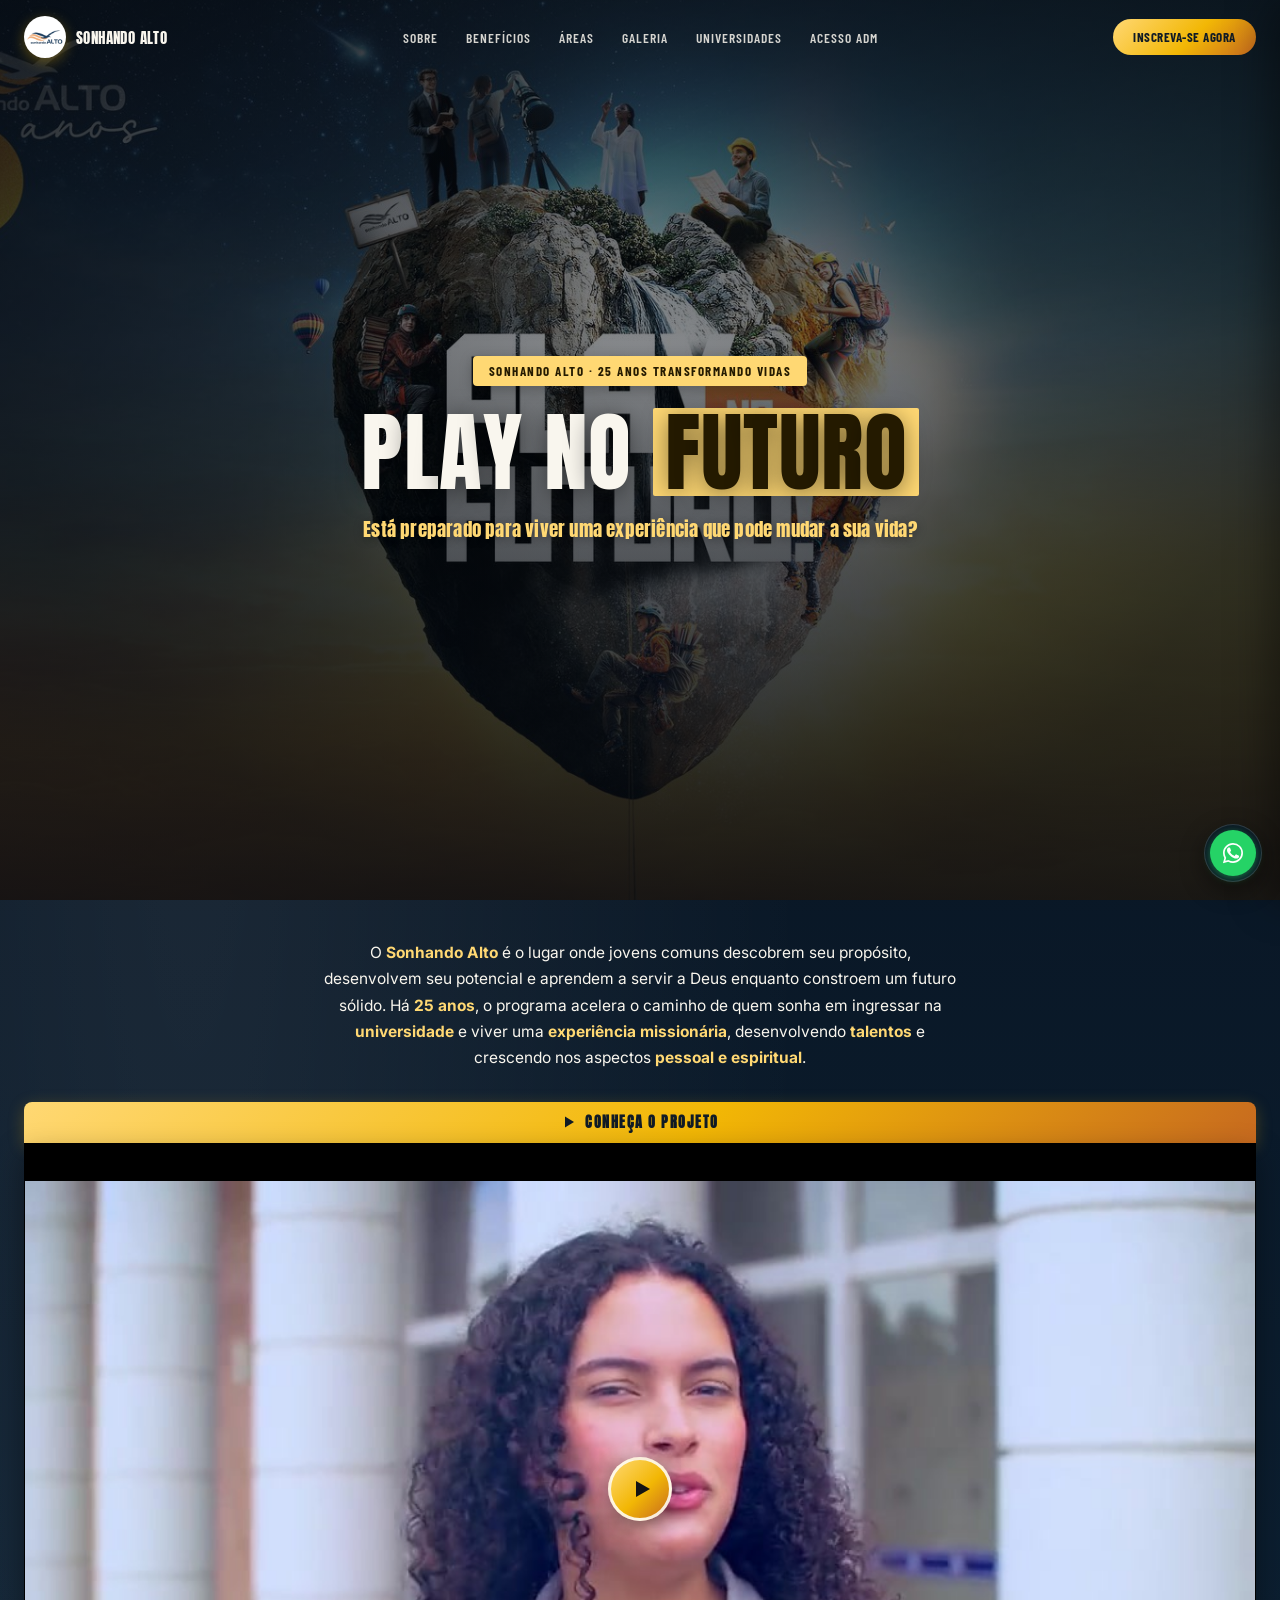
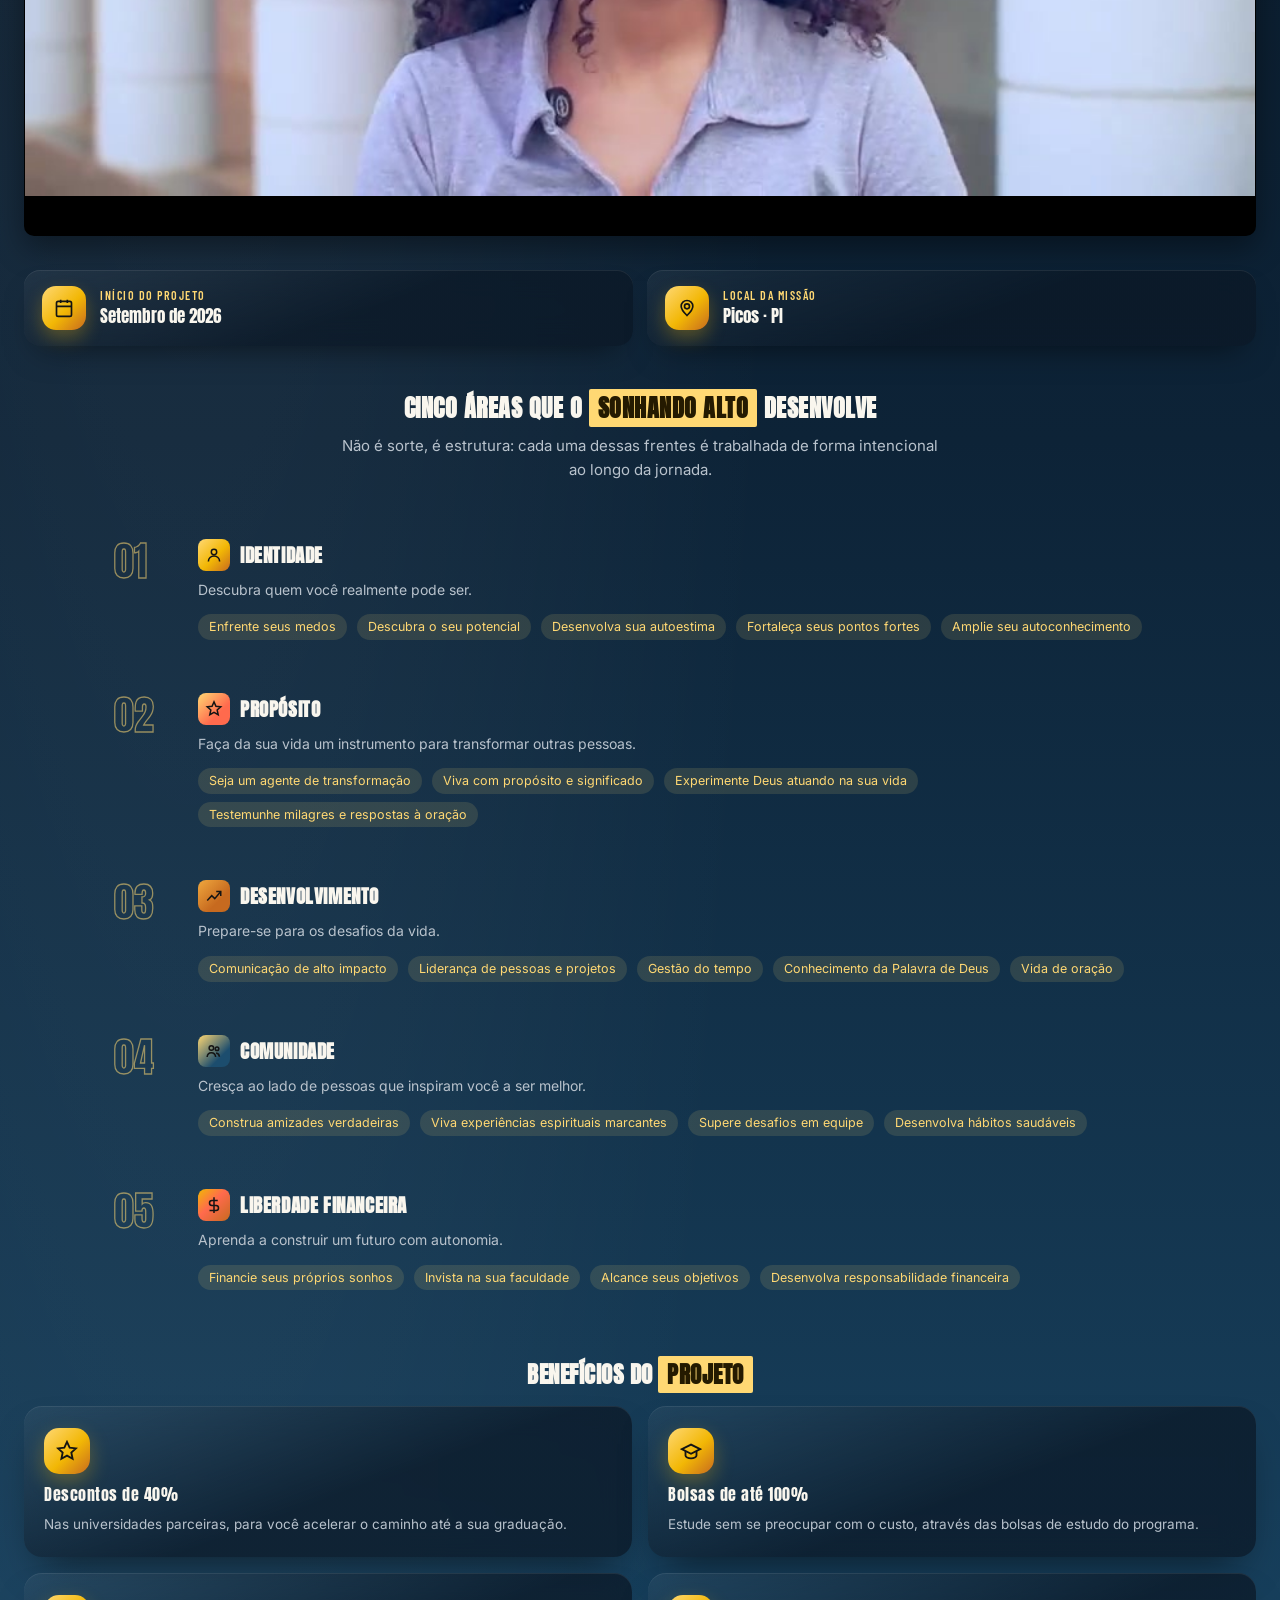
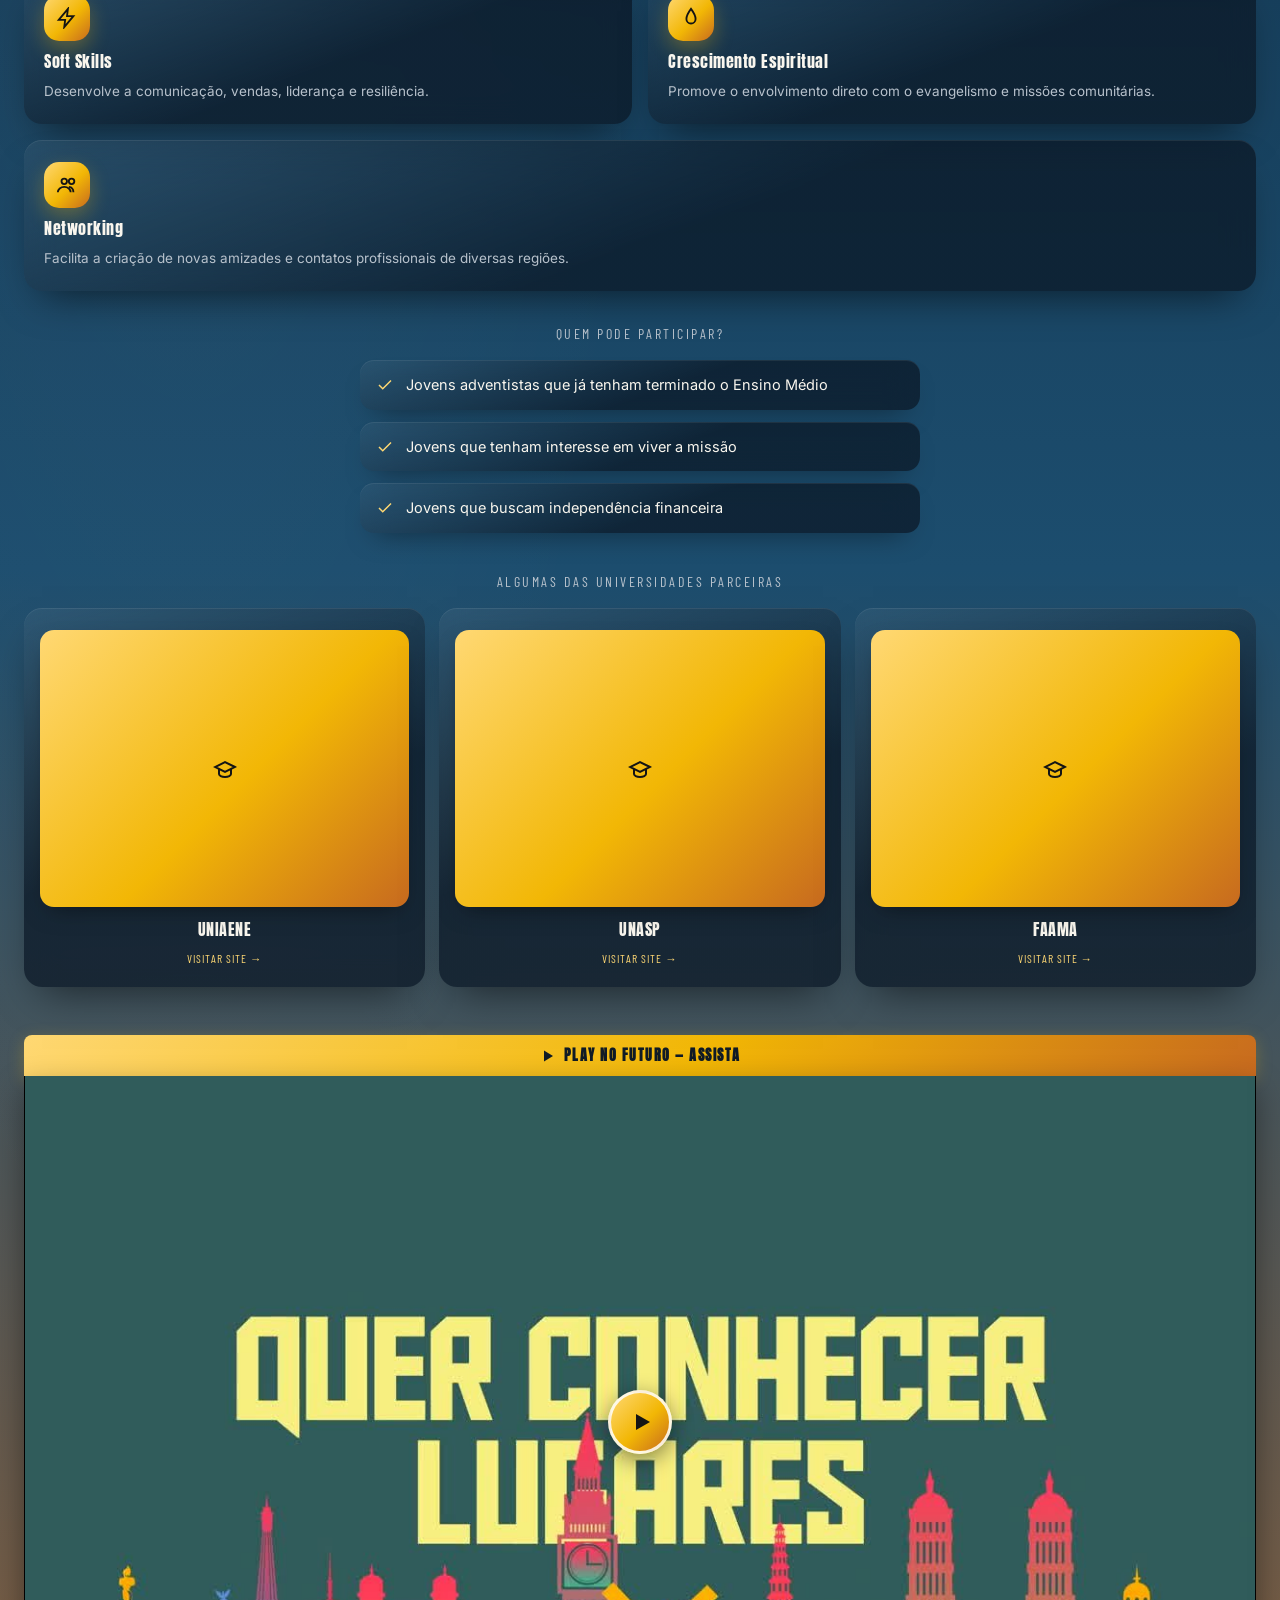
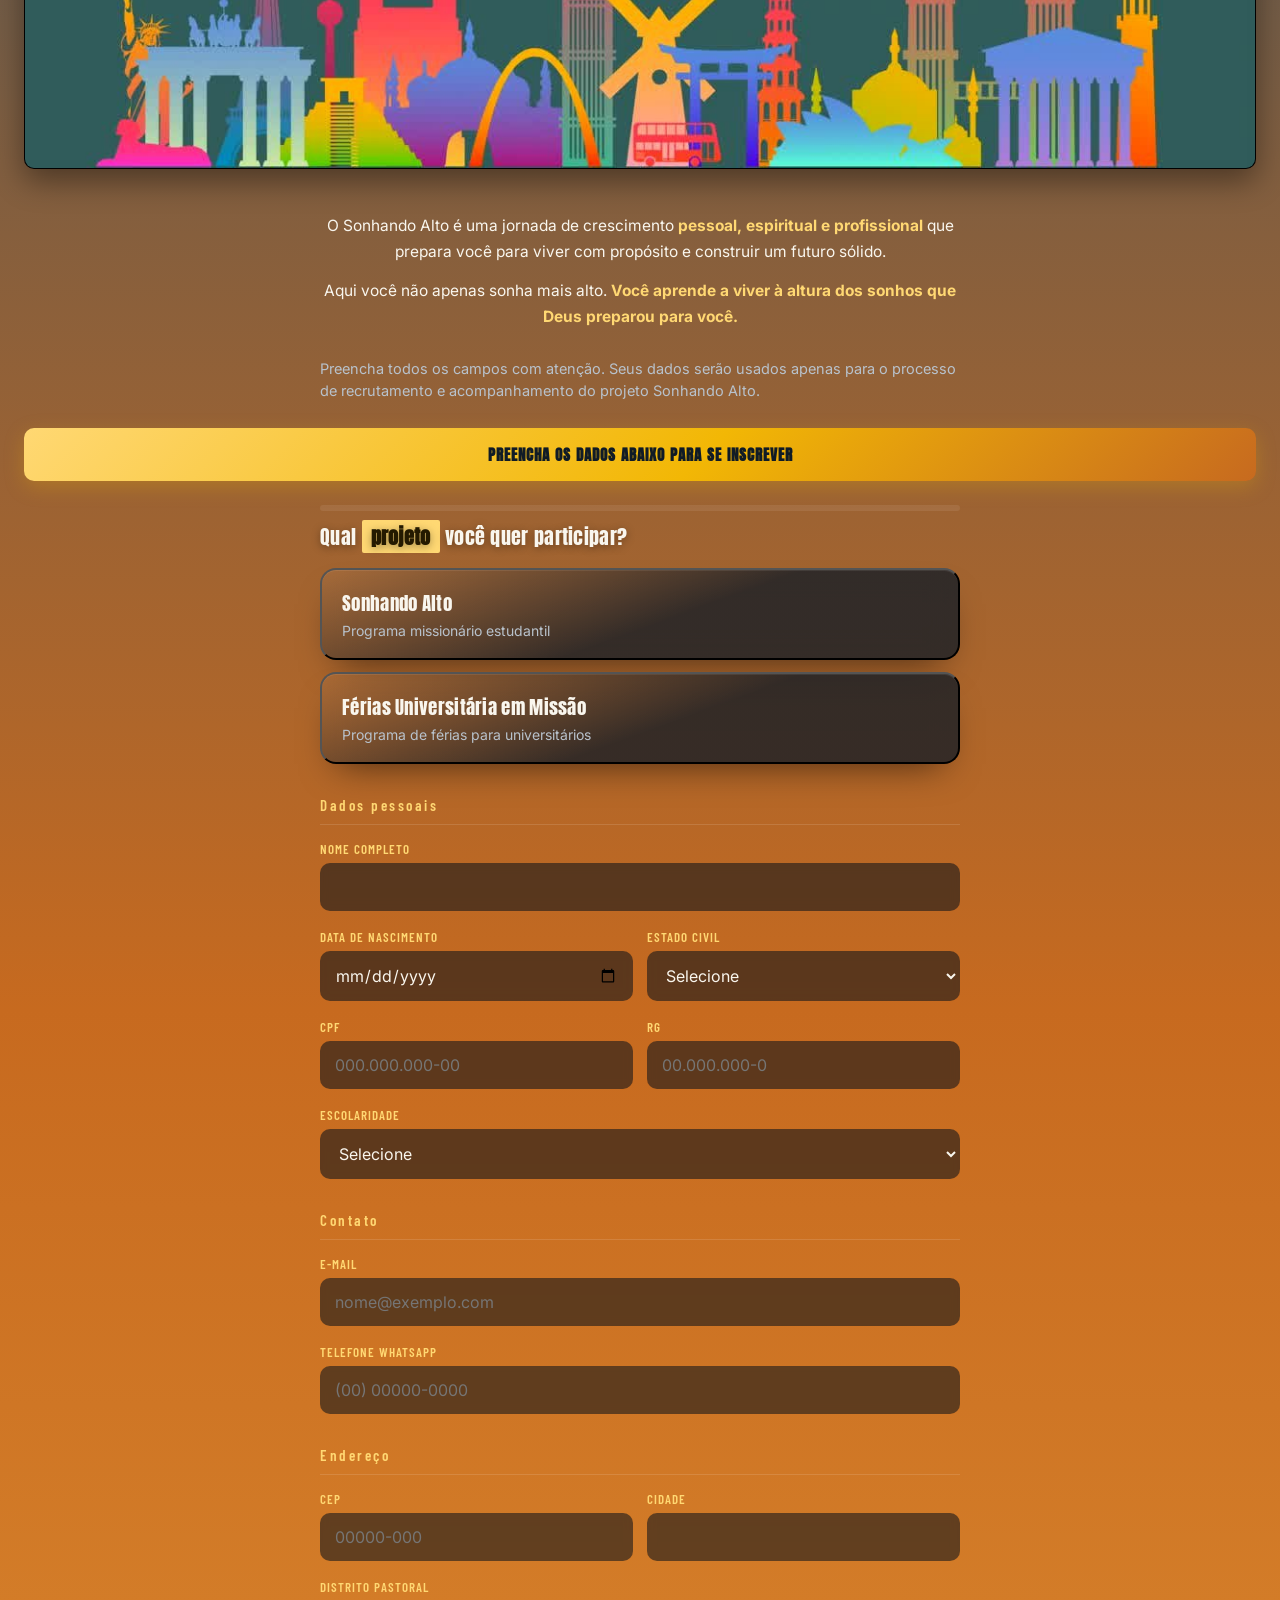
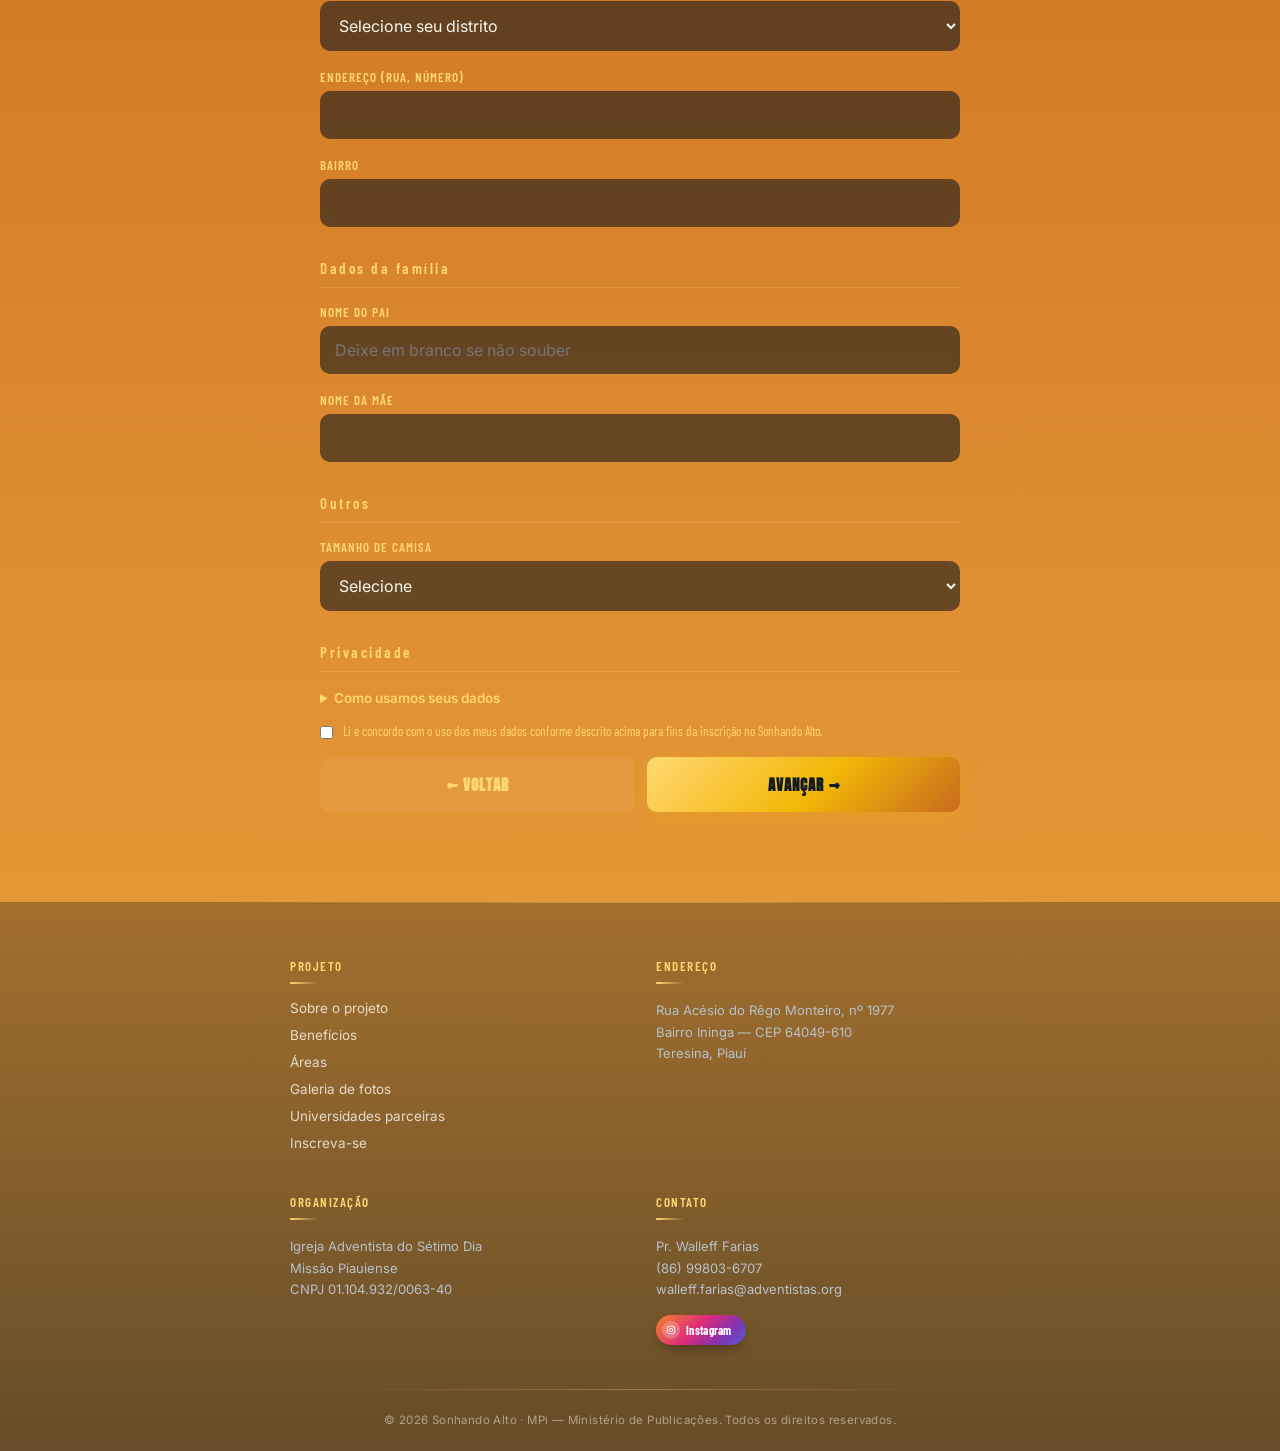
==== index.html @ 221b97bd "Adiciona acesso ao painel admin para luizborgesss2020@gmail.com Co-Authored-By: Claude Sonnet 5 <nor" ====
<!DOCTYPE html>
<html lang="pt-BR">
<head>
<meta charset="UTF-8">
<meta name="viewport" content="width=device-width, initial-scale=1.0">
<title>Sonhando Alto Piauí — 25 Anos Transformando Vidas de Jovens</title>
<meta name="description" content="Conheça o projeto Sonhando Alto: 25 anos transformando vidas de jovens no Piauí. Faça parte dessa missão.">
<meta name="robots" content="index, follow">
<link rel="canonical" href="https://sonhandoalto-mpi.vercel.app">
<meta name="theme-color" content="#0d2337">
<link rel="icon" type="image/jpeg" href="assets/images/favicon.jpg">

<meta property="og:title" content="Sonhando Alto Piauí">
<meta property="og:description" content="Conheça o projeto e faça parte dessa missão.">
<meta property="og:image" content="https://sonhandoalto-mpi.vercel.app/assets/images/capa-v2.jpg">
<meta property="og:image:width" content="1200">
<meta property="og:image:height" content="675">
<meta property="og:image:type" content="image/jpeg">
<meta property="og:url" content="https://sonhandoalto-mpi.vercel.app">
<meta property="og:type" content="website">
<meta name="twitter:card" content="summary_large_image">
<meta name="twitter:title" content="Sonhando Alto Piauí">
<meta name="twitter:description" content="Conheça o projeto e faça parte dessa missão.">
<meta name="twitter:image" content="https://sonhandoalto-mpi.vercel.app/assets/images/capa-v2.jpg">
<link rel="preconnect" href="https://fonts.googleapis.com">
<link rel="preconnect" href="https://fonts.gstatic.com" crossorigin>
<link href="https://fonts.googleapis.com/css2?family=Barlow+Condensed:wght@400;500;600;700&family=Inter:wght@400;500;600&family=Anton&display=swap" rel="stylesheet">
<style>
  :root{
    /* Paleta "Sonhando Alto — 25 anos / Play no Futuro" */
    --navy-deep:#070f1a;
    --navy-mid:#0d2337;
    --navy-soft:#153650;
    --sunset-1:#1c4d6e;
    --sunset-2:#c76a1f;
    --sunset-3:#f0a83e;
    --gold:#f2b705;
    --gold-light:#ffd873;
    --gold-dim:#a8790f;
    --coral:#ff6a4d;
    --yellow-tag:#ffe14d;
    --ink:#101b26;
    --white:#f9f6ee;
    --gray:#b8c2cc;
    --card:rgba(11,24,38,.74);
    --card-border:transparent;
    --danger:#e0574a;
    --success:#3fbf7f;
    --warn:#f0a83e;
    --radius:10px;
  }
  *{box-sizing:border-box;margin:0;padding:0;}
  body{
    background:
      radial-gradient(ellipse at 15% 8%, rgba(255,255,255,.07), transparent 40%),
      linear-gradient(180deg, var(--navy-deep) 0%, var(--navy-mid) 26%, var(--sunset-1) 48%, var(--sunset-2) 74%, var(--sunset-3) 100%);
    color:var(--white);
    font-family:'Inter',sans-serif;
    min-height:100vh;
  }
  h1,h2,h3,.brand{font-family:'Anton',sans-serif;text-transform:uppercase;letter-spacing:.5px;}
  .grad-text{
    background:var(--gold-light);
    color:#241a00;
    padding:1px 9px;
    border-radius:2px;
    font-weight:700;
    box-decoration-break:clone;
    -webkit-box-decoration-break:clone;
  }
  .label-tag{font-family:'Barlow Condensed',sans-serif;text-transform:uppercase;letter-spacing:1.5px;font-size:12px;color:var(--gold-light);font-weight:600;}

  /* ---------- REVELAÇÃO AO ROLAR (scroll reveal) ---------- */
  .reveal{
    opacity:0;
    transform:translateY(32px);
    transition:opacity .9s cubic-bezier(.19,1,.22,1), transform .9s cubic-bezier(.19,1,.22,1);
  }
  .reveal.is-visible{
    opacity:1;
    transform:translateY(0);
  }
  .reveal--fade{transform:none;}
  .reveal--fade.is-visible{transform:none;}
  .reveal--zoom{transform:scale(.94);}
  .reveal--zoom.is-visible{transform:scale(1);}
  @media (prefers-reduced-motion: reduce){
    .reveal, .reveal--fade, .reveal--zoom{opacity:1 !important;transform:none !important;transition:none !important;}
  }

  /* ---------- LAYOUT SHELLS ---------- */
  .page{min-height:100vh;display:flex;flex-direction:column;}
  .topbar{
    padding:26px 20px 22px;
    text-align:center;
    background:linear-gradient(180deg, rgba(7,15,26,.55), rgba(7,15,26,.15));
    backdrop-filter:blur(6px);
  }
  .topbar .brand{
    font-size:28px;
    background:linear-gradient(135deg, var(--gold-light), var(--gold) 55%, var(--sunset-2));
    -webkit-background-clip:text;
    background-clip:text;
    color:transparent;
    text-shadow:0 2px 18px rgba(242,183,5,.25);
  }
  .topbar .brand-logo{
    max-width:230px;
    width:60%;
    height:auto;
    display:block;
    margin:0 auto;
    filter:drop-shadow(0 2px 10px rgba(0,0,0,.3));
  }
  .topbar .sub{font-family:'Barlow Condensed',sans-serif;color:var(--gray);font-size:14px;letter-spacing:3px;text-transform:uppercase;margin-top:4px;}
  .topbar .sub.sub-highlight{
    display:inline-flex;
    align-items:center;
    gap:8px;
    background:linear-gradient(135deg, var(--gold-light), var(--gold) 55%, var(--sunset-2));
    color:var(--ink);
    font-family:'Anton',sans-serif;
    font-size:19px;
    font-weight:700;
    letter-spacing:2px;
    text-transform:uppercase;
    text-shadow:none;
    padding:12px 26px;
    border-radius:999px;
    box-shadow:0 6px 20px rgba(242,183,5,.3);
    margin-top:0;
  }
  .topbar .sub.sub-highlight::before,
  .topbar .sub.sub-highlight::after{
    content:none;
  }

  .container{max-width:1600px;margin:0 auto;width:100%;padding:28px 24px 60px;flex:1;}

  /* ---------- FORM ---------- */
  .intro{max-width:640px;margin-left:auto;margin-right:auto;margin-bottom:26px;}
  #inscricaoForm{max-width:640px;margin-left:auto;margin-right:auto;}
  .intro h1{font-size:23px;color:var(--white);margin-bottom:10px;letter-spacing:.5px;}
  .intro p{color:var(--gray);font-size:14.5px;line-height:1.5;}
  .intro .tag-highlight{
    display:inline-block;background:var(--yellow-tag);color:var(--ink);
    font-family:'Barlow Condensed',sans-serif;font-weight:700;text-transform:uppercase;
    letter-spacing:1px;font-size:13px;padding:5px 12px;border-radius:4px;margin-bottom:12px;
  }

  .field{margin-bottom:18px;}
  .field label{display:block;font-size:13px;color:var(--gold-light);margin-bottom:6px;font-weight:600;font-family:'Barlow Condensed',sans-serif;letter-spacing:1px;text-transform:uppercase;}
  .field input, .field select, .field textarea{
    width:100%;
    background:rgba(7,15,26,.55);
    border:1px solid var(--card-border);
    color:var(--white);
    padding:13px 14px;
    border-radius:var(--radius);
    /* 16px (não 15px) evita que o Safari/iOS dê zoom automático ao focar o campo —
       esse zoom é o que fazia a tela "descentralizar" ao preencher e avançar */
    font-size:16px;
    font-family:'Inter',sans-serif;
    transition:border .15s, background .15s;
    backdrop-filter:blur(4px);
    resize:vertical;
  }
  .field input:focus, .field select:focus, .field textarea:focus{outline:none;border-color:var(--gold);background:rgba(7,15,26,.75);}
  .field .hint{font-size:12px;color:var(--gray);margin-top:4px;}
  .field.error input, .field.error select{border-color:var(--danger);}
  .field .err-msg{font-size:12px;color:#ffb3a8;margin-top:4px;display:none;}
  .field.error .err-msg{display:block;}

  .row2{display:grid;grid-template-columns:1fr 1fr;gap:14px;}
  @media (max-width:520px){.row2{grid-template-columns:1fr;}}

  /* ---------- FORMULÁRIO EM ETAPAS (uma pergunta por vez) ---------- */
  .form-progress-wrap{
    position:relative;
    margin-bottom:10px;
  }
  .form-progress-track{
    width:100%;height:6px;border-radius:3px;
    background:rgba(255,255,255,.08);
    overflow:hidden;
  }
  .form-progress-bar{
    height:100%;border-radius:3px;
    background:linear-gradient(90deg, var(--gold-light), var(--gold), var(--sunset-2));
    transition:width .35s ease;
    width:0%;
  }
  .form-step-counter{
    display:none;
  }
  .form-step{
    animation:formStepIn .3s ease;
    transition:opacity .2s ease;
  }
  @keyframes formStepIn{
    /* só desloca na vertical — um translateX aqui fazia a etapa nascer
       fora do eixo horizontal do card, dando a sensação de "descentralizar" */
    from{opacity:0; transform:translateY(8px);}
    to{opacity:1; transform:translateY(0);}
  }
  .form-step-nav{
    display:flex;gap:12px;margin-top:14px;
  }
  .form-step-nav .btn{flex:1;margin-top:0;}

  /* ---------- escolha do projeto (Sonhando Alto / Férias Universitária) ---------- */
  .projeto-opcoes{display:flex;flex-direction:column;gap:12px;margin-top:6px;}
  .pergunta-projeto-titulo{
    font-family:'Anton',sans-serif;
    font-size:20px;
    letter-spacing:.3px;
    color:var(--white);
    text-shadow:0 2px 8px rgba(0,0,0,.35);
    margin-bottom:16px;
  }
  .pergunta-projeto-titulo .grad-text{
    background:var(--gold-light);
    color:#241a00;
    padding:1px 9px;
    border-radius:2px;
    font-weight:700;
    box-decoration-break:clone;
    -webkit-box-decoration-break:clone;
  }
  .projeto-opcao{
    display:flex;flex-direction:column;gap:5px;
    text-align:left;
    background:linear-gradient(160deg, rgba(255,255,255,.05), var(--card) 55%);
    border-radius:16px;
    padding:19px 20px;cursor:pointer;
    color:var(--white);
    font-family:inherit;
    backdrop-filter:blur(14px);
    box-shadow:inset 0 1px 0 rgba(255,255,255,.08), 0 18px 36px -18px rgba(0,0,0,.6);
    transition:transform .3s cubic-bezier(.19,1,.22,1), box-shadow .3s ease, background .2s ease;
  }
  .projeto-opcao:hover{
    transform:translateY(-4px);
    box-shadow:inset 0 1px 0 rgba(255,255,255,.1), 0 26px 50px -20px rgba(0,0,0,.7), 0 0 0 1px rgba(255,216,115,.16);
  }
  .projeto-opcao.selecionado{
    background:linear-gradient(150deg, rgba(230,180,90,.24), var(--card) 65%);
    box-shadow:inset 0 1px 0 rgba(255,255,255,.12), 0 0 0 2px var(--gold-light), 0 0 40px rgba(242,183,5,.2);
  }
  .projeto-opcao-titulo{font-family:'Anton',sans-serif;font-size:19px;letter-spacing:.3px;}
  .projeto-opcao-desc{font-size:14px;color:var(--gray);}
  .field.error .projeto-opcoes{outline:1px solid #e0574a;border-radius:12px;}

  .section-title{
    margin:32px 0 16px;
    padding-bottom:10px;
    border-bottom:1px solid rgba(255,255,255,.12);
    font-size:15px;
    color:var(--gold-light);
    font-family:'Barlow Condensed',sans-serif;
    letter-spacing:2.5px;
    font-weight:600;
  }

  .btn{
    display:inline-flex;align-items:center;justify-content:center;
    background:linear-gradient(135deg, var(--gold-light), var(--gold) 55%, var(--sunset-2));
    color:var(--ink);
    border:none;
    padding:15px 20px;
    border-radius:var(--radius);
    font-family:'Anton',sans-serif;
    text-transform:uppercase;
    letter-spacing:1px;
    font-size:15px;
    font-weight:700;
    cursor:pointer;
    width:100%;
    box-shadow:0 6px 20px rgba(242,183,5,.25);
    transition:filter .15s, transform .1s, box-shadow .15s;
  }
  .btn:hover{filter:brightness(1.06);box-shadow:0 8px 24px rgba(242,183,5,.35);}
  .btn:active{transform:scale(.99);}
  .btn:disabled{opacity:.5;cursor:not-allowed;}
  .btn.secondary{background:rgba(255,255,255,.06);color:var(--gold-light);border:1px solid var(--card-border);box-shadow:none;}
  .btn.small{width:auto;padding:8px 14px;font-size:12px;}
  .btn.danger{background:linear-gradient(135deg,var(--danger),#a83a2f);color:#fff;box-shadow:none;}

  .success-screen{text-align:center;padding:60px 20px;}
  .success-screen .icon{font-size:52px;margin-bottom:16px;}
  .success-screen h2{color:var(--gold-light);font-size:24px;margin-bottom:10px;}
  .success-screen p{color:var(--gray);line-height:1.6;}

  .footer-note{
    text-align:center;color:rgba(249,246,238,.45);font-size:11.5px;padding:20px;letter-spacing:.5px;
  }

  /* ---------- RODAPÉ ---------- */
  .site-footer{
    position:relative;
    background:linear-gradient(180deg, rgba(7,15,26,.3), rgba(7,15,26,.6));
    padding:56px 24px 0;
    margin-top:30px;
  }
  .site-footer::before{
    content:'';
    position:absolute;top:0;left:50%;
    transform:translateX(-50%);
    width:min(900px,90%);
    height:1px;
    background:linear-gradient(90deg, transparent, rgba(255,216,115,.4), transparent);
  }
  .footer-cta-buttons{
    display:flex;
    justify-content:center;
    gap:12px;
    flex-wrap:wrap;
    margin:0 auto 36px;
  }
  .footer-cta-btn{
    display:inline-flex;
    align-items:center;
    gap:6px;
    padding:6px 14px 6px 6px;
    border-radius:50px;
    text-decoration:none;
    font-family:'Barlow Condensed',sans-serif;
    font-weight:700;
    letter-spacing:.3px;
    font-size:12px;
    color:#fff;
    box-shadow:0 6px 14px -6px rgba(0,0,0,.5);
    transition:transform .3s cubic-bezier(.19,1,.22,1), box-shadow .3s ease;
  }
  .footer-cta-btn:hover{
    transform:translateY(-3px) scale(1.02);
    box-shadow:0 14px 28px -8px rgba(0,0,0,.6);
  }
  .footer-cta-btn .icon-circle{
    width:18px;height:18px;
    border-radius:50%;
    background:rgba(255,255,255,.22);
    display:flex;align-items:center;justify-content:center;
    flex-shrink:0;
  }
  .footer-cta-btn .icon-circle svg{width:10px;height:10px;}
  .footer-cta-btn--wa{background:linear-gradient(135deg, #2fe07a, #1fa855);}
  .footer-cta-btn--ig{background:linear-gradient(135deg, #f58529, #dd2a7b 45%, #8134af 75%, #515bd4);}
  .footer-inner{
    max-width:700px;
    margin:0 auto;
    display:grid;
    grid-template-columns:1fr 1fr;
    gap:32px;
  }
  @media (max-width:680px){
    .footer-inner{grid-template-columns:1fr;text-align:center;}
    .footer-col-title::after{left:50%;transform:translateX(-50%);}
  }
  .footer-brand{
    font-family:'Anton',sans-serif;
    font-size:20px;
    letter-spacing:.5px;
    text-transform:uppercase;
    background:linear-gradient(135deg, var(--gold-light), var(--gold) 55%, var(--sunset-2));
    -webkit-background-clip:text;background-clip:text;color:transparent;
    margin-bottom:10px;
  }
  .footer-text{
    font-size:13px;
    color:var(--gray);
    line-height:1.65;
  }
  .footer-col-title{
    font-family:'Barlow Condensed',sans-serif;
    text-transform:uppercase;
    letter-spacing:1.5px;
    font-size:13px;
    color:var(--gold-light);
    font-weight:600;
    margin-bottom:16px;
    padding-bottom:10px;
    position:relative;
  }
  .footer-col-title::after{
    content:'';
    position:absolute;left:0;bottom:0;
    width:28px;height:2px;
    border-radius:2px;
    background:linear-gradient(90deg, var(--gold-light), transparent);
  }
  .footer-link{
    display:block;
    font-size:13.5px;
    color:var(--white);
    text-decoration:none;
    margin-bottom:11px;
    opacity:.82;
    transition:opacity .15s, color .15s;
  }
  .footer-link:hover{opacity:1;color:var(--gold-light);}
  .footer-bottom{
    position:relative;
    max-width:1600px;
    margin:44px auto 0;
    padding:22px 24px;
    text-align:center;
    font-size:11.5px;
    color:rgba(249,246,238,.5);
    letter-spacing:.4px;
    line-height:1.6;
  }
  .footer-bottom::before{
    content:'';
    position:absolute;top:0;left:50%;
    transform:translateX(-50%);
    width:min(600px,80%);
    height:1px;
    background:linear-gradient(90deg, transparent, rgba(255,216,115,.3), transparent);
  }

  /* ---------- HERO JOVEM (imagem motivacional) ---------- */
  .hero-jovem-outer{
    width:100%;
    max-width:1600px;
    margin:0 auto;
    padding:22px 24px 0;
    box-sizing:border-box;
  }
  .hero-jovem-wrap{
    position:relative;
    max-width:100%;
    margin:0 auto;
    padding:4px;
    border-radius:18px;
    background:linear-gradient(135deg, var(--gold-light), var(--gold) 45%, var(--sunset-2) 75%, var(--sunset-1));
    box-shadow:0 14px 36px rgba(0,0,0,.4);
  }
  .hero-jovem-wrap img{
    display:block;
    width:100%;
    height:auto;
    border-radius:15px;
  }
  /* ---------- MENU FIXO (barra superior + gaveta mobile) ---------- */
  .site-nav{
    position:fixed;
    top:0;left:0;right:0;
    z-index:200;
    display:flex;
    align-items:center;
    justify-content:space-between;
    padding:16px 24px;
    background:transparent;
    transition:background .3s ease, padding .3s ease, box-shadow .3s ease, backdrop-filter .3s ease;
  }
  .site-nav.scrolled{
    padding:10px 24px;
    background:rgba(5,10,16,.88);
    backdrop-filter:blur(10px);
    box-shadow:0 4px 20px rgba(0,0,0,.3);
  }
  .site-nav-logo{
    display:flex;
    align-items:center;
    gap:10px;
    text-decoration:none;
  }
  .site-nav-logo-mark{
    width:42px;height:42px;
    border-radius:50%;
    flex-shrink:0;
    background-color:rgb(250,140,25);
    background-image:url('assets/images/logo-mark.jpg');
    background-size:cover;
    background-position:center;
    background-repeat:no-repeat;
    display:flex;align-items:center;justify-content:center;
    box-shadow:0 4px 14px rgba(242,183,5,.35);
    overflow:hidden;
  }
  .site-nav-logo-text{
    font-family:'Anton',sans-serif;
    font-size:15px;
    letter-spacing:.4px;
    text-transform:uppercase;
    color:var(--white);
  }
  @media (max-width:600px){
    .site-nav-logo-text{display:none;}
  }
  .site-nav-links{
    display:flex;
    align-items:center;
    gap:28px;
  }
  .site-nav-links a{
    font-family:'Barlow Condensed',sans-serif;
    text-transform:uppercase;
    letter-spacing:1px;
    font-size:13.5px;
    font-weight:600;
    color:var(--white);
    text-decoration:none;
    opacity:.85;
    transition:opacity .15s, color .15s;
  }
  .site-nav-links a:hover{opacity:1;color:var(--gold-light);}
  .site-nav-cta{
    display:inline-flex;
    align-items:center;
    background:linear-gradient(135deg, var(--gold-light), var(--gold) 55%, var(--sunset-2));
    color:var(--ink);
    font-family:'Barlow Condensed',sans-serif;
    font-weight:700;
    text-transform:uppercase;
    letter-spacing:.5px;
    font-size:13px;
    padding:10px 20px;
    border-radius:50px;
    text-decoration:none;
  }
  .site-nav-toggle{
    display:none;
    width:42px;height:42px;
    border-radius:12px;
    background:rgba(255,255,255,.08);
    border:none;
    align-items:center;
    justify-content:center;
    cursor:pointer;
    flex-shrink:0;
  }
  .site-nav-toggle svg{display:block;}
  @media (max-width:860px){
    .site-nav-links, .site-nav-cta{display:none;}
    .site-nav-toggle{display:flex;}
  }
  .nav-drawer-backdrop{
    position:fixed;inset:0;
    z-index:210;
    background:rgba(4,9,15,.6);
    backdrop-filter:blur(2px);
    opacity:0;
    pointer-events:none;
    transition:opacity .3s ease;
  }
  .nav-drawer-backdrop.open{opacity:1;pointer-events:auto;}
  .nav-drawer{
    position:fixed;
    top:0;right:0;
    height:100vh;
    width:88%;
    max-width:400px;
    z-index:211;
    background:linear-gradient(180deg, var(--navy-deep), var(--navy-mid));
    box-shadow:-10px 0 40px rgba(0,0,0,.4);
    padding:44px;
    box-sizing:border-box;
    display:flex;
    flex-direction:column;
    transform:translateX(100%);
    transition:transform .35s cubic-bezier(.19,1,.22,1);
  }
  .nav-drawer.open{transform:translateX(0);}
  .nav-drawer-close{
    align-self:flex-end;
    width:36px;height:36px;
    border-radius:10px;
    background:rgba(255,255,255,.08);
    border:none;
    display:flex;align-items:center;justify-content:center;
    cursor:pointer;
    margin-bottom:30px;
  }
  .nav-drawer-links{
    display:flex;
    flex-direction:column;
    gap:26px;
    margin-bottom:auto;
  }
  .nav-drawer-links a{
    font-family:'Anton',sans-serif;
    font-size:23px;
    letter-spacing:.4px;
    text-transform:uppercase;
    color:var(--white);
    text-decoration:none;
  }
  .nav-drawer .btn{
    width:100%;
    padding:16px 20px;
    margin-top:30px;
    text-decoration:none;
  }

  /* ---------- BANNER DO CABEÇALHO (slideshow de fundo) ---------- */
  .hero-banner{
    position:relative;
    min-height:100vh;
    min-height:100dvh;
    display:flex;
    align-items:center;
    justify-content:center;
    overflow:hidden;
    padding:40px 24px;
    box-sizing:border-box;
  }
  @media (max-width:600px){
    .hero-banner{padding:32px 20px;}
  }
  .hero-bg-slideshow{
    position:absolute;
    inset:0;
    z-index:0;
    overflow:hidden;
    background:var(--navy-deep);
  }
  .hero-bg-slideshow--mobile{display:none;}
  @media (max-width:600px){
    .hero-bg-slideshow--mobile{display:block;}
    .hero-bg-slideshow:not(.hero-bg-slideshow--mobile){display:none;}
  }
  .hero-bg-slide{
    position:absolute;
    inset:0;
    background-size:cover;
    background-position:center;
    background-repeat:no-repeat;
    opacity:0;
    transform:scale(1);
    transition:opacity 3s ease-in-out;
  }
  .hero-bg-slide.is-active{
    opacity:1;
    z-index:1;
    animation:heroBgZoom 9.6s ease-in-out forwards;
  }
  @keyframes heroBgZoom{
    from{ transform:scale(1); }
    to{ transform:scale(1.13); }
  }
  .hero-bg-overlay{
    position:absolute;
    inset:0;
    z-index:2;
    background:
      radial-gradient(ellipse at 50% 30%, rgba(5,10,16,.32), rgba(5,10,16,.68) 72%),
      linear-gradient(180deg, rgba(5,10,16,.6) 0%, rgba(5,10,16,.2) 38%, rgba(5,10,16,.72) 100%);
  }
  @media (prefers-reduced-motion: reduce){
    .hero-bg-slide.is-active{animation:none;}
  }
  .hero-caption{
    text-align:center;
    position:relative;
    z-index:3;
  }
  .hero-caption .kicker{
    display:inline-flex;
    align-items:center;
    gap:8px;
    background:var(--gold-light);
    color:#241a00;
    font-family:'Barlow Condensed',sans-serif;
    font-weight:700;
    text-transform:uppercase;
    letter-spacing:1.5px;
    font-size:13px;
    padding:7px 16px;
    border-radius:4px;
    margin-bottom:22px;
    box-shadow:0 4px 14px rgba(0,0,0,.25);
  }
  .hero-caption h1{
    font-family:'Anton',sans-serif;
    font-weight:400;
    font-size:88px;
    letter-spacing:.5px;
    color:var(--white);
    text-shadow:0 4px 24px rgba(0,0,0,.5);
    line-height:.95;
    text-transform:uppercase;
    max-width:780px;
    margin:0 auto;
  }
  @media (max-width:600px){
    .hero-caption h1{font-size:52px;}
  }
  .hero-caption h1 .hl{
    display:inline-block;
    background:var(--gold-light);
    color:#241a00;
    padding:2px 12px;
    border-radius:2px;
  }
  .hero-caption h1 .lw{
    display:inline-block;
    animation:heroLetterWave 2.6s ease-in-out infinite;
  }
  @keyframes heroLetterWave{
    0%, 100%{ transform:translateY(0); }
    50%{ transform:translateY(-12px); }
  }
  @media (prefers-reduced-motion: reduce){
    .hero-caption h1 .lw{ animation:none; }
  }
  .hero-subtitle{
    max-width:620px;
    margin:14px auto 0;
    color:var(--white);
    font-size:16px;
    line-height:1.6;
    text-shadow:0 2px 10px rgba(0,0,0,.35);
  }
  .hero-subtitle strong{color:var(--gold-light);font-weight:700;}
  .hero-subtitle--lead{
    font-family:'Anton',sans-serif;
    text-transform:none;
    letter-spacing:.2px;
    font-size:19px;
    color:var(--gold-light);
    margin-top:18px;
  }
  .hero-subtitle--soft{color:var(--gray);font-size:15px;margin-top:10px;}

  /* ---------- BOTÃO FLUTUANTE WHATSAPP ---------- */
  .whatsapp-float{
    position:fixed;
    right:18px;
    bottom:18px;
    z-index:1000;
    display:flex;
    align-items:center;
    justify-content:center;
    background:rgba(11,24,38,.92);
    border:1px solid rgba(255,255,255,.14);
    padding:5px;
    border-radius:50%;
    text-decoration:none;
    box-shadow:0 8px 24px rgba(0,0,0,.45);
    backdrop-filter:blur(6px);
    transition:transform .15s, box-shadow .15s;
    animation:waFloat 2.6s ease-in-out infinite;
  }
  .whatsapp-float:hover{
    animation-play-state:paused;
    transform:translateY(-4px) scale(1.05);
    box-shadow:0 12px 28px rgba(0,0,0,.55);
  }
  @keyframes waFloat{
    0%, 100%{ transform:translateY(0); }
    50%{ transform:translateY(-8px); }
  }
  .whatsapp-float .wa-icon{
    width:46px;height:46px;
    border-radius:50%;
    background:#25D366;
    display:flex;align-items:center;justify-content:center;
    flex-shrink:0;
    box-shadow:0 2px 8px rgba(37,211,102,.5);
    animation:waPulseRing 2.6s ease-in-out infinite;
  }
  @keyframes waPulseRing{
    0%, 100%{ box-shadow:0 2px 8px rgba(37,211,102,.5), 0 0 0 0 rgba(37,211,102,.55); }
    50%{ box-shadow:0 2px 8px rgba(37,211,102,.5), 0 0 0 9px rgba(37,211,102,0); }
  }
  @media (max-width:480px){
    .whatsapp-float .wa-icon{width:40px;height:40px;}
  }
  @media (prefers-reduced-motion: reduce){
    .whatsapp-float, .whatsapp-float .wa-icon{animation:none;}
  }

  /* ---------- VÍDEO PROMOCIONAL ---------- */
  /* ---------- SOBRE O PROJETO / UNIVERSIDADES PARCEIRAS ---------- */
  .about-section{
    width:100%;
    max-width:1600px;
    margin:40px auto 0;
    padding:0 24px;
    box-sizing:border-box;
  }
  .about-section .section-heading,
  .benefits-section .section-heading{
    text-align:center;
    font-size:23px;
    margin-bottom:14px;
  }
  .about-section .section-heading .grad-text,
  .benefits-section .section-heading .grad-text{
    background:var(--gold-light);
    color:#241a00;
    padding:1px 9px;
    border-radius:2px;
    font-weight:700;
    box-decoration-break:clone;
    -webkit-box-decoration-break:clone;
  }
  .about-text{
    color:var(--white);
    font-size:15.5px;
    line-height:1.7;
    text-align:center;
    max-width:640px;
    margin:0 auto 30px;
  }
  .about-text strong{
    color:var(--gold-light);
    font-weight:700;
  }
  .section-subheading{
    text-align:center;
    font-size:14px;
    color:var(--gray);
    font-family:'Barlow Condensed',sans-serif;
    text-transform:uppercase;
    letter-spacing:2.5px;
    margin-bottom:18px;
  }

  /* ---------- ÁREAS DE DESENVOLVIMENTO ---------- */
  .pillars-section{
    width:100%;
    max-width:1100px;
    margin:44px auto 0;
    padding:0 24px;
    box-sizing:border-box;
  }
  .pillars-section .section-heading{
    text-align:center;
    font-size:24px;
    margin-bottom:8px;
  }
  .pillars-section .section-heading .grad-text{
    background:var(--gold-light);
    color:#241a00;
    padding:1px 9px;
    border-radius:2px;
    font-weight:700;
    box-decoration-break:clone;
    -webkit-box-decoration-break:clone;
  }
  .pillars-intro{
    text-align:center;
    max-width:600px;
    margin:0 auto 30px;
    color:var(--gray);
    font-size:15px;
    line-height:1.6;
  }
  .pillars-list{
    display:flex;
    flex-direction:column;
  }
  .pillar-row{
    display:grid;
    grid-template-columns:64px 1fr;
    gap:20px;
    padding:26px 0;
    border-top:1px solid var(--card-border);
  }
  .pillars-list .pillar-row:last-child{border-bottom:1px solid var(--card-border);}
  @media (max-width:560px){
    .pillar-row{grid-template-columns:44px 1fr;gap:14px;padding:20px 0;}
  }
  .pillar-num{
    font-family:'Anton',sans-serif;
    font-weight:400;
    font-size:40px;
    line-height:1;
    color:transparent;
    -webkit-text-stroke:1.3px rgba(255,216,115,.55);
    padding-top:2px;
  }
  @media (max-width:560px){
    .pillar-num{font-size:28px;-webkit-text-stroke:1px rgba(255,216,115,.55);}
  }
  .pillar-head{
    display:flex;
    align-items:center;
    gap:10px;
    margin-bottom:8px;
  }
  .pillar-icon{
    width:32px;height:32px;
    flex-shrink:0;
    border-radius:8px;
    display:flex;align-items:center;justify-content:center;
    background:linear-gradient(135deg, var(--gold-light), var(--gold) 55%, var(--sunset-2));
  }
  .pillar-row:nth-child(2) .pillar-icon{background:linear-gradient(135deg, var(--gold-light), var(--coral) 65%);}
  .pillar-row:nth-child(3) .pillar-icon{background:linear-gradient(135deg, var(--sunset-3), var(--sunset-2) 65%);}
  .pillar-row:nth-child(4) .pillar-icon{background:linear-gradient(135deg, var(--gold-light), var(--sunset-1) 70%);}
  .pillar-row:nth-child(5) .pillar-icon{background:linear-gradient(135deg, var(--gold), var(--coral) 45%, var(--sunset-2));}
  .pillar-icon svg{width:18px;height:18px;}
  .pillar-title{
    font-family:'Anton',sans-serif;
    text-transform:uppercase;
    font-size:19px;
    letter-spacing:.6px;
    color:var(--white);
    font-weight:700;
  }
  .pillar-text{
    font-size:14px;
    line-height:1.55;
    color:var(--gray);
    margin-bottom:14px;
    max-width:560px;
  }
  .pillar-list{
    list-style:none;
    display:flex;
    flex-wrap:wrap;
    gap:8px 10px;
  }
  .pillar-list li{
    font-size:12.5px;
    line-height:1.4;
    color:var(--gold-light);
    background:rgba(255,216,115,.12);
    padding:4px 11px;
    border-radius:20px;
  }

  /* ---------- FECHAMENTO / CHAMADA FINAL ---------- */
  .closing-section{margin-top:44px;margin-bottom:0;}
  .closing-section .about-text{margin-bottom:0;}
  .closing-section .about-text + .about-text{margin-top:12px;}
  .universities-grid{
    display:grid;
    grid-template-columns:repeat(3, 1fr);
    gap:14px;
    margin-bottom:8px;
  }
  @media (max-width:560px){
    .universities-grid{grid-template-columns:1fr;}
  }
  .university-card{
    display:flex;
    flex-direction:column;
    align-items:center;
    gap:10px;
    background:linear-gradient(160deg, rgba(255,255,255,.05), var(--card) 55%);
    border-radius:18px;
    padding:22px 16px;
    text-decoration:none;
    backdrop-filter:blur(14px);
    box-shadow:
      inset 0 1px 0 rgba(255,255,255,.08),
      0 20px 40px -18px rgba(0,0,0,.6);
    transition:transform .3s cubic-bezier(.19,1,.22,1), box-shadow .3s ease;
  }
  .university-card:hover{
    transform:translateY(-6px);
    box-shadow:
      inset 0 1px 0 rgba(255,255,255,.1),
      0 30px 60px -20px rgba(0,0,0,.7),
      0 0 0 1px rgba(255,216,115,.18),
      0 0 40px rgba(242,183,5,.12);
  }
  .university-card .icon-circle{
    width:56px;height:56px;
    border-radius:18px;
    background:linear-gradient(135deg, var(--gold-light), var(--gold) 55%, var(--sunset-2));
    display:flex;align-items:center;justify-content:center;
    box-shadow:0 8px 20px rgba(242,183,5,.3);
  }
  .university-photo{
    width:100%;
    aspect-ratio:4/3;
    border-radius:14px;
    overflow:hidden;
    background:linear-gradient(135deg, var(--gold-light), var(--gold) 55%, var(--sunset-2));
    position:relative;
    box-shadow:0 10px 24px -10px rgba(0,0,0,.5);
  }
  .university-photo img{
    width:100%;
    height:100%;
    object-fit:cover;
    display:block;
  }
  .university-photo .icon-fallback{
    width:100%;height:100%;
    align-items:center;justify-content:center;
  }
  .university-card .uni-name{
    font-family:'Anton',sans-serif;
    font-size:16px;
    letter-spacing:.5px;
    color:var(--white);
    text-align:center;
  }
  .university-card .uni-cta{
    font-family:'Barlow Condensed',sans-serif;
    font-size:11.5px;
    letter-spacing:1px;
    text-transform:uppercase;
    color:var(--gold-light);
  }

  /* ---------- BENEFÍCIOS DO PROJETO ---------- */
  .benefits-section{
    width:100%;
    max-width:1600px;
    margin:40px auto 0;
    padding:0 24px;
    box-sizing:border-box;
  }
  .benefits-grid{
    display:grid;
    grid-template-columns:repeat(2, 1fr);
    gap:16px;
    margin-bottom:34px;
  }
  @media (max-width:560px){
    .benefits-grid{grid-template-columns:1fr;}
  }
  .benefit-card{
    display:flex;
    flex-direction:column;
    gap:8px;
    background:linear-gradient(160deg, rgba(255,255,255,.05), var(--card) 55%);
    border-radius:18px;
    padding:22px 20px;
    backdrop-filter:blur(14px);
    box-shadow:
      inset 0 1px 0 rgba(255,255,255,.08),
      0 20px 40px -18px rgba(0,0,0,.6);
    transition:transform .3s cubic-bezier(.19,1,.22,1), box-shadow .3s ease;
  }
  .benefit-card:hover{
    transform:translateY(-6px);
    box-shadow:
      inset 0 1px 0 rgba(255,255,255,.1),
      0 30px 60px -20px rgba(0,0,0,.7),
      0 0 0 1px rgba(255,216,115,.18),
      0 0 40px rgba(242,183,5,.12);
  }
  .benefit-card .benefit-icon{
    width:46px;height:46px;
    border-radius:15px;
    background:linear-gradient(135deg, var(--gold-light), var(--gold) 55%, var(--sunset-2));
    display:flex;align-items:center;justify-content:center;
    flex-shrink:0;
    box-shadow:0 8px 20px rgba(242,183,5,.3);
  }
  .benefit-card .benefit-title{
    font-family:'Anton',sans-serif;
    font-size:16px;
    letter-spacing:.5px;
    color:var(--white);
  }
  .benefit-card .benefit-text{
    font-size:13.5px;
    line-height:1.55;
    color:var(--gray);
  }
  .requirements-list{
    list-style:none;
    display:flex;
    flex-direction:column;
    gap:12px;
    max-width:560px;
    margin:0 auto;
  }
  .requirements-list li{
    display:flex;
    align-items:flex-start;
    gap:12px;
    background:linear-gradient(160deg, rgba(255,255,255,.05), var(--card) 55%);
    border-radius:14px;
    padding:14px 16px;
    font-size:14.5px;
    line-height:1.5;
    color:var(--white);
    backdrop-filter:blur(14px);
    box-shadow:inset 0 1px 0 rgba(255,255,255,.07), 0 14px 28px -16px rgba(0,0,0,.55);
  }
  .requirements-list li svg{
    flex-shrink:0;
    margin-top:2px;
    color:var(--gold-light);
  }

  /* ---------- GALERIA (jovens estudando / formados) ---------- */
  .galeria-section{
    width:100%;
    max-width:1600px;
    margin:40px auto 0;
    padding:0 24px;
    box-sizing:border-box;
  }
  .galeria-carousel-wrap{
    position:relative;
    width:100%;
  }
  .galeria-grid{
    display:flex;
    gap:14px;
    overflow-x:auto;
    overflow-y:hidden;
    scroll-snap-type:x proximity;
    scroll-behavior:smooth;
    scrollbar-width:none;
    -ms-overflow-style:none;
    padding:14px 4px 6px;
  }
  .galeria-grid::-webkit-scrollbar{display:none;}
  .galeria-grid .galeria-card{
    flex:0 0 calc((100% - 28px) / 3);
  }
  @media (max-width:560px){
    /* exatamente 2 cards por vez no celular — fotos maiores e nome sem cortar */
    .galeria-grid .galeria-card{flex-basis:calc((100% - 14px) / 2);}
  }
  .galeria-nav{
    position:absolute;
    top:50%;
    transform:translateY(-50%);
    width:38px;height:38px;
    border-radius:50%;
    border:1px solid var(--card-border);
    background:rgba(15,20,30,.8);
    color:var(--white);
    display:flex;align-items:center;justify-content:center;
    cursor:pointer;
    z-index:5;
    backdrop-filter:blur(6px);
    transition:background .15s, border-color .15s, transform .15s;
  }
  .galeria-nav:hover{background:rgba(15,20,30,.95);border-color:var(--gold-dim);}
  .galeria-nav:active{transform:translateY(-50%) scale(.92);}
  .galeria-nav--prev{left:-8px;}
  .galeria-nav--next{right:-8px;}
  .galeria-nav.hidden{display:none;}
  @media (max-width:560px){
    .galeria-nav{width:32px;height:32px;}
    .galeria-nav--prev{left:-4px;}
    .galeria-nav--next{right:-4px;}
  }
  .galeria-card{
    display:flex;flex-direction:column;gap:10px;
    background:linear-gradient(160deg, rgba(255,255,255,.05), var(--card) 55%);
    border-radius:18px;
    padding:22px 16px;
    backdrop-filter:blur(14px);
    box-shadow:
      inset 0 1px 0 rgba(255,255,255,.08),
      0 20px 40px -18px rgba(0,0,0,.6);
    transition:transform .3s cubic-bezier(.19,1,.22,1), box-shadow .3s ease;
    scroll-snap-align:start;
  }
  .galeria-card:hover{
    transform:translateY(-6px);
    box-shadow:
      inset 0 1px 0 rgba(255,255,255,.1),
      0 30px 60px -20px rgba(0,0,0,.7),
      0 0 0 1px rgba(255,216,115,.18),
      0 0 40px rgba(242,183,5,.12);
  }
  .galeria-card .galeria-foto-wrap{
    width:100%;
    aspect-ratio:4/3;
    border-radius:14px;
    overflow:hidden;
    background:linear-gradient(135deg, var(--gold-light), var(--gold) 55%, var(--sunset-2));
    position:relative;
    display:flex;align-items:center;justify-content:center;
    box-shadow:0 10px 24px -10px rgba(0,0,0,.5);
  }
  .galeria-card .foto-enquadrada{border-radius:14px;}
  .galeria-card .galeria-nome{font-family:'Anton',sans-serif;font-size:16px;letter-spacing:.5px;color:var(--white);text-align:center;}
  .galeria-card .galeria-curso{font-size:12.5px;color:var(--gold-light);text-align:center;margin-top:-4px;}
  .galeria-card .galeria-local{font-size:11.5px;color:var(--gray);text-align:center;line-height:1.4;margin-top:-4px;}

  .galeria-section .section-heading{
    text-align:left;
    font-size:23px;
    margin-bottom:14px;
  }
  .galeria-section .section-heading .grad-text{
    background:var(--gold-light);
    color:#241a00;
    padding:1px 9px;
    border-radius:2px;
    font-weight:700;
    box-decoration-break:clone;
    -webkit-box-decoration-break:clone;
  }
  .galeria-descricao{
    text-align:left;
    font-size:13px;
    color:var(--gray);
    line-height:1.5;
    margin:-6px 0 16px;
    max-width:600px;
  }

  /* ---------- destaque especial: Galeria de Formados ---------- */
  .galeria-section--formados .section-heading{
    display:flex;align-items:center;justify-content:flex-start;
    flex-wrap:wrap;
    row-gap:6px;column-gap:10px;
    margin-bottom:0;
    text-align:left;
  }
  .galeria-section--formados .section-heading .cap-icon{
    flex:0 0 auto;
    color:var(--gold-light);
  }
  .galeria-section--formados .section-heading .heading-text{
    flex:0 1 auto;
  }
  .galeria-section--formados .section-heading-divider{
    width:76px;height:3px;margin:12px 0 22px;border-radius:2px;
    background:linear-gradient(90deg, var(--gold-light), var(--gold), var(--sunset-2), transparent);
  }
  .galeria-card--formado{
    position:relative;
    border-color:var(--gold-dim);
    background:linear-gradient(165deg, rgba(230,180,90,.08), var(--card) 55%);
    box-shadow:0 0 0 1px rgba(212,175,90,.14);
  }
  .galeria-card--formado:hover{
    border-color:var(--gold-light);
    box-shadow:0 12px 30px rgba(0,0,0,.4), 0 0 22px rgba(230,180,90,.2);
  }
  .galeria-card--formado .selo-formado{
    position:absolute;
    top:-10px;right:14px;
    width:36px;height:36px;
    border-radius:50%;
    background:linear-gradient(135deg, var(--gold-light), var(--gold) 55%, var(--sunset-2));
    display:flex;align-items:center;justify-content:center;
    box-shadow:0 4px 10px rgba(0,0,0,.45), 0 0 0 3px var(--card);
    z-index:2;
  }
  .galeria-card--formado .galeria-curso{
    display:flex;align-items:center;justify-content:center;gap:5px;
  }

  /* ---------- GALERIA (painel admin) ---------- */
  .galeria-upload-form{max-width:560px;}
  .reposition-wrap{margin-bottom:16px;}
  .foto-enquadrada{
    width:100%;
    aspect-ratio:4/3;
    overflow:hidden;
    background-repeat:no-repeat;
    background-color:rgba(255,255,255,.05);
    display:block;
  }
  .reposition-preview{
    width:220px;max-width:100%;border-radius:10px;overflow:hidden;
    border:1px solid var(--card-border);position:relative;cursor:grab;
    touch-action:none;
  }
  .reposition-preview:active{cursor:grabbing;}
  .reposition-hint{font-size:12px;color:var(--gray);margin-top:8px;line-height:1.5;}
  .zoom-controls{display:flex;align-items:center;gap:8px;margin-top:10px;flex-wrap:wrap;}
  .zoom-btn{width:34px;height:34px;padding:0;font-size:19px;line-height:1;flex:0 0 auto;}
  .zoom-label{font-size:12.5px;color:var(--gray);min-width:44px;text-align:center;flex:0 0 auto;}
  .galeria-admin-grid{
    display:grid;grid-template-columns:repeat(auto-fill,minmax(160px,1fr));
    gap:14px;margin-top:18px;max-width:780px;
  }
  .galeria-admin-item{
    background:var(--card);border:1px solid var(--card-border);border-radius:var(--radius);
    padding:10px;text-align:center;
    position:relative;
    transition:box-shadow .15s, transform .15s;
  }
  .galeria-admin-item .foto-enquadrada{border-radius:8px;margin-bottom:8px;}
  .galeria-admin-item .avatar-fallback{width:100%;aspect-ratio:4/3;border-radius:8px;background:rgba(255,255,255,.08);margin:0 0 8px;}
  .galeria-admin-item .nome{font-size:13px;color:var(--white);font-weight:600;}
  .galeria-admin-item .info{font-size:11.5px;color:var(--gray);margin-top:2px;line-height:1.4;}
  .galeria-admin-item .acoes{display:flex;gap:6px;justify-content:center;margin-top:10px;flex-wrap:wrap;}
  .galeria-admin-item .drag-handle{
    position:absolute;top:6px;left:6px;
    width:26px;height:26px;border-radius:6px;
    background:rgba(0,0,0,.45);
    display:flex;align-items:center;justify-content:center;
    cursor:grab;
    color:var(--gold-light);
    font-size:14px;
    z-index:3;
    touch-action:none;
    user-select:none;
  }
  .galeria-admin-item .drag-handle:active{cursor:grabbing;}
  .galeria-admin-item.arrastando{
    opacity:.55;
    box-shadow:0 10px 24px rgba(0,0,0,.5);
    transform:scale(1.03);
    z-index:10;
  }
  .galeria-admin-item.arraste-alvo{
    outline:2px dashed var(--gold-light);
    outline-offset:2px;
  }

  .video-section{
    width:100%;
    max-width:1600px;
    margin:40px auto 0;
    padding:0 24px;
    box-sizing:border-box;
  }
  .video-cta-tag{
    display:flex;
    align-items:center;
    justify-content:center;
    gap:8px;
    background:linear-gradient(135deg, var(--gold-light), var(--gold) 55%, var(--sunset-2));
    color:var(--ink);
    font-family:'Anton',sans-serif;
    text-transform:uppercase;
    letter-spacing:1.5px;
    font-size:14px;
    font-weight:700;
    padding:10px 16px;
    border-radius:8px 8px 0 0;
    box-shadow:0 4px 16px rgba(242,183,5,.25);
  }
  .video-cta-tag svg{ flex-shrink:0; }
  .video-wrap{
    position:relative;
    width:100%;
    border-radius:0 0 var(--radius) var(--radius);
    overflow:hidden;
    background:#000;
    border:1px solid var(--card-border);
    border-top:none;
    box-shadow:0 12px 30px rgba(0,0,0,.4);
  }
  .video-wrap video{
    display:block;
    width:100%;
    height:auto;
    aspect-ratio:16/9;
    background:#000;
  }
  .video-play-btn{
    position:absolute;
    top:50%; left:50%;
    transform:translate(-50%,-50%);
    width:64px; height:64px;
    border-radius:50%;
    background:linear-gradient(135deg, var(--gold-light), var(--gold) 55%, var(--sunset-2));
    border:3px solid rgba(255,255,255,.85);
    display:flex;align-items:center;justify-content:center;
    cursor:pointer;
    box-shadow:0 6px 22px rgba(0,0,0,.45), 0 0 0 0 rgba(242,183,5,.5);
    animation:pulseBtn 2.2s infinite;
    transition:transform .15s;
  }
  .video-play-btn:hover{ transform:translate(-50%,-50%) scale(1.06); }
  .video-play-btn.hidden{ display:none; }
  .video-play-btn svg{ margin-left:4px; }
  @keyframes pulseBtn{
    0%{ box-shadow:0 6px 22px rgba(0,0,0,.45), 0 0 0 0 rgba(242,183,5,.45); }
    70%{ box-shadow:0 6px 22px rgba(0,0,0,.45), 0 0 0 16px rgba(242,183,5,0); }
    100%{ box-shadow:0 6px 22px rgba(0,0,0,.45), 0 0 0 0 rgba(242,183,5,0); }
  }

  /* ---------- INFORMAÇÕES DO PROJETO ---------- */
  .project-info{
    display:grid;
    grid-template-columns:1fr 1fr;
    gap:14px;
    margin-bottom:28px;
  }
  @media (max-width:520px){
    .project-info{grid-template-columns:1fr;}
  }
  .project-info-card{
    background:linear-gradient(160deg, rgba(255,255,255,.05), var(--card) 55%);
    border-radius:16px;
    padding:16px 18px;
    backdrop-filter:blur(14px);
    box-shadow:
      inset 0 1px 0 rgba(255,255,255,.08),
      0 16px 32px -16px rgba(0,0,0,.55);
    display:flex;
    align-items:center;
    gap:14px;
    transition:transform .3s cubic-bezier(.19,1,.22,1), box-shadow .3s ease;
  }
  .project-info-card:hover{
    transform:translateY(-4px);
    box-shadow:
      inset 0 1px 0 rgba(255,255,255,.1),
      0 24px 48px -18px rgba(0,0,0,.65),
      0 0 0 1px rgba(255,216,115,.16);
  }
  .project-info-card .icon{
    flex-shrink:0;
    width:44px;height:44px;
    border-radius:14px;
    background:linear-gradient(135deg, var(--gold-light), var(--gold) 55%, var(--sunset-2));
    display:flex;align-items:center;justify-content:center;
    box-shadow:0 8px 18px rgba(242,183,5,.3);
  }
  .project-info-card .txt .lbl{
    font-family:'Barlow Condensed',sans-serif;
    text-transform:uppercase;
    letter-spacing:1.5px;
    font-size:12px;
    color:var(--gold-light);
    font-weight:600;
  }
  .project-info-card .txt .val{
    font-family:'Anton',sans-serif;
    font-size:16.5px;
    color:var(--white);
    margin-top:2px;
  }

  /* ---------- ADMIN ---------- */
  .admin-login{max-width:380px;margin:60px auto;padding:0 18px;}
  .admin-login h2{font-size:20px;color:var(--gold-light);margin-bottom:20px;text-align:center;}

  .admin-header{
    display:flex;justify-content:space-between;align-items:center;
    padding:18px 20px;
    background:linear-gradient(180deg, rgba(7,15,26,.55), rgba(7,15,26,.15));
    backdrop-filter:blur(6px);
    flex-wrap:wrap;gap:10px;
  }
  .admin-header .brand{
    font-size:20px;
    background:var(--gold-light);
    color:#241a00;
    padding:1px 9px;
    border-radius:2px;
    font-weight:700;
    box-decoration-break:clone;
    -webkit-box-decoration-break:clone;
  }
  .admin-body{padding:20px;max-width:1200px;margin:0 auto;width:100%;}

  .admin-tabs{display:flex;gap:8px;margin-bottom:24px;flex-wrap:wrap;}
  .tab-btn{
    background:rgba(255,255,255,.05);border:1px solid var(--card-border);color:var(--gray);
    padding:9px 16px;border-radius:8px;font-family:'Barlow Condensed',sans-serif;
    text-transform:uppercase;letter-spacing:1px;font-size:13px;font-weight:600;
    cursor:pointer;transition:background .15s,color .15s;
  }
  .tab-btn:hover{background:rgba(255,255,255,.09);}
  .tab-btn.active{
    background:linear-gradient(135deg, var(--gold-light), var(--gold) 55%, var(--sunset-2));
    color:var(--ink);border-color:transparent;
  }
  .tab-panel.hidden{display:none;}

  .stats{display:grid;grid-template-columns:repeat(auto-fit,minmax(130px,1fr));gap:12px;margin-bottom:22px;}
  .stat-card{
    background:linear-gradient(160deg, rgba(255,255,255,.05), var(--card) 55%);
    border-radius:14px;
    padding:14px 16px;
    backdrop-filter:blur(14px);
    box-shadow:inset 0 1px 0 rgba(255,255,255,.08), 0 14px 28px -16px rgba(0,0,0,.55);
  }
  .stat-card .num{font-family:'Anton',sans-serif;font-size:26px;color:var(--gold-light);}
  .stat-card .lbl{font-size:11px;color:var(--gray);text-transform:uppercase;letter-spacing:1px;margin-top:2px;}

  .toolbar{display:flex;flex-wrap:wrap;gap:10px;margin-bottom:16px;align-items:center;}
  .toolbar input, .toolbar select{
    background:rgba(7,15,26,.55);border:1px solid var(--card-border);color:var(--white);
    padding:9px 12px;border-radius:8px;font-size:13.5px;font-family:'Inter',sans-serif;
  }
  .toolbar input{flex:1;min-width:180px;}

  table{width:100%;border-collapse:collapse;font-size:13.5px;}
  thead th{
    text-align:left;color:var(--gold-light);font-family:'Barlow Condensed',sans-serif;
    letter-spacing:1px;text-transform:uppercase;font-size:12px;
    padding:10px 12px;border-bottom:1px solid var(--card-border);white-space:nowrap;
  }
  tbody td{padding:10px 12px;border-bottom:1px solid rgba(255,255,255,.06);white-space:nowrap;}
  tbody tr:hover{background:rgba(255,255,255,.04);}
  .table-wrap{overflow-x:auto;border:1px solid var(--card-border);border-radius:var(--radius);background:var(--card);backdrop-filter:blur(6px);}

  .status-pill{
    display:inline-block;padding:4px 10px;border-radius:20px;font-size:11.5px;
    font-family:'Barlow Condensed',sans-serif;letter-spacing:.5px;text-transform:uppercase;font-weight:600;
  }
  .status-Inscrito{background:rgba(255,255,255,.1);color:#e4e8eb;}
  .status-Em_análise{background:rgba(240,168,62,.18);color:var(--sunset-3);}
  .status-Aprovado{background:rgba(63,191,127,.16);color:var(--success);}
  .status-Reprovado{background:rgba(224,87,74,.18);color:#ffb3a8;}
  .status-Confirmado{background:rgba(242,183,5,.18);color:var(--gold-light);}
  .status-Resgatar{background:rgba(28,77,110,.35);color:#9fd3f2;}

  .modal-bg{
    position:fixed;inset:0;background:rgba(4,9,15,.75);display:none;
    align-items:center;justify-content:center;z-index:50;padding:20px;
  }
  .modal-bg.open{display:flex;}
  .modal{
    background:linear-gradient(160deg, rgba(13,35,55,.97), rgba(7,15,26,.97));
    border:1px solid var(--card-border);border-radius:var(--radius);
    max-width:520px;width:100%;padding:24px;max-height:85vh;overflow-y:auto;
  }
  .modal h3{color:var(--gold-light);margin-bottom:16px;font-size:19px;}
  .modal .detail-row{display:flex;justify-content:space-between;padding:8px 0;border-bottom:1px solid rgba(255,255,255,.06);font-size:13.5px;gap:10px;}
  .modal .detail-row span:first-child{color:var(--gray);}
  .modal .detail-row span:last-child{text-align:right;color:var(--white);}
  .modal-actions{display:flex;gap:10px;margin-top:18px;flex-wrap:wrap;}
  .modal-close{position:absolute;top:14px;right:16px;background:none;border:none;color:var(--gray);font-size:22px;cursor:pointer;}
  .modal{position:relative;}

  .loading-spinner{
    border:3px solid rgba(255,255,255,.15);border-top:3px solid var(--gold);
    border-radius:50%;width:22px;height:22px;
    animation:spin .8s linear infinite;margin:0 auto;
  }
  @keyframes spin{to{transform:rotate(360deg);}}
  .hidden{display:none !important;}
  .msg-banner{padding:12px 16px;border-radius:8px;font-size:13.5px;margin-bottom:16px;}
  .msg-banner.error{background:rgba(224,87,74,.15);color:#ffb3a8;border:1px solid rgba(224,87,74,.35);}
  .msg-banner.ok{background:rgba(63,191,127,.15);color:var(--success);border:1px solid rgba(63,191,127,.35);}
</style>
</head>
<body>

<nav class="site-nav" id="siteNav">
  <a href="#" class="site-nav-logo" aria-label="Sonhando Alto">
    <span class="site-nav-logo-mark"></span>
    <span class="site-nav-logo-text">Sonhando Alto</span>
  </a>
  <div class="site-nav-links">
    <a href="#sobre">Sobre</a>
    <a href="#beneficios">Benefícios</a>
    <a href="#areas">Áreas</a>
    <a href="#secaoEstudantesPublic">Galeria</a>
    <a href="#universidades">Universidades</a>
    <a href="?admin=1">Acesso ADM</a>
  </div>
  <a href="#inscreva-se" class="site-nav-cta">Inscreva-se agora</a>
  <button type="button" class="site-nav-toggle" id="navToggleBtn" aria-label="Abrir menu">
    <svg width="20" height="20" viewBox="0 0 24 24" fill="none" stroke="#ffffff" stroke-width="2" stroke-linecap="round"><path d="M4 6h16M4 12h16M4 18h16"/></svg>
  </button>
</nav>

<div class="nav-drawer-backdrop" id="navBackdrop"></div>
<div class="nav-drawer" id="navDrawer" role="dialog" aria-modal="true" aria-label="Menu de navegação">
  <button type="button" class="nav-drawer-close" id="navCloseBtn" aria-label="Fechar menu">
    <svg width="16" height="16" viewBox="0 0 24 24" fill="none" stroke="#ffffff" stroke-width="2" stroke-linecap="round"><path d="M6 6l12 12M18 6L6 18"/></svg>
  </button>
  <div class="nav-drawer-links">
    <a href="#sobre">Sobre</a>
    <a href="#beneficios">Benefícios</a>
    <a href="#areas">Áreas</a>
    <a href="#secaoEstudantesPublic">Galeria</a>
    <a href="#universidades">Universidades</a>
    <a href="?admin=1">Acesso ADM</a>
  </div>
  <a href="#inscreva-se" class="btn">Inscreva-se agora</a>
</div>


<!-- ======================================================= -->
<!-- TELA: FORMULÁRIO PÚBLICO DE INSCRIÇÃO                    -->
<!-- ======================================================= -->
<div id="viewForm" class="page">

  <div class="hero-banner">
    <div class="hero-bg-slideshow" id="heroBgSlideshow">
      <div class="hero-bg-slide" style="background-image:url('assets/images/hero-desktop-1.jpg')"></div>
      <div class="hero-bg-slide" style="background-image:url('assets/images/hero-desktop-2.jpg')"></div>
      <div class="hero-bg-slide" style="background-image:url('assets/images/hero-desktop-3.jpg')"></div>
      <div class="hero-bg-slide" style="background-image:url('assets/images/hero-desktop-4.jpg')"></div>
      <div class="hero-bg-slide" style="background-image:url('assets/images/hero-desktop-5.jpg')"></div>
    </div>
    <div class="hero-bg-slideshow hero-bg-slideshow--mobile" id="heroBgSlideshowMobile">
      <div class="hero-bg-slide" style="background-image:url('assets/images/hero-mobile-1.jpg')"></div>
      <div class="hero-bg-slide" style="background-image:url('assets/images/hero-mobile-2.jpg')"></div>
      <div class="hero-bg-slide" style="background-image:url('assets/images/hero-mobile-3.jpg')"></div>
    </div>
    <div class="hero-bg-overlay"></div>

    <div class="hero-caption">
      <span class="kicker">Sonhando Alto · 25 anos transformando vidas</span>
      <h1 aria-label="Play no Futuro">
        <span aria-hidden="true">
        <span class="lw" style="animation-delay:.00s">P</span><span class="lw" style="animation-delay:.05s">l</span><span class="lw" style="animation-delay:.10s">a</span><span class="lw" style="animation-delay:.15s">y</span>
        <span class="lw" style="animation-delay:.22s">n</span><span class="lw" style="animation-delay:.27s">o</span>
        <span class="hl"><span class="lw" style="animation-delay:.34s">F</span><span class="lw" style="animation-delay:.39s">u</span><span class="lw" style="animation-delay:.44s">t</span><span class="lw" style="animation-delay:.49s">u</span><span class="lw" style="animation-delay:.54s">r</span><span class="lw" style="animation-delay:.59s">o</span></span>
        </span>
      </h1>
      <p class="hero-subtitle hero-subtitle--lead">Está preparado para viver uma experiência que pode mudar a sua vida?</p>
    </div>
  </div>

  <div class="about-section" id="sobre">
    <p class="about-text">
      O <strong>Sonhando Alto</strong> é o lugar onde jovens comuns descobrem seu propósito, desenvolvem seu potencial e aprendem a servir a Deus enquanto constroem um futuro sólido. Há <strong>25 anos</strong>, o programa acelera o caminho de quem sonha em ingressar na <strong>universidade</strong> e viver uma <strong>experiência missionária</strong>, desenvolvendo <strong>talentos</strong> e crescendo nos aspectos <strong>pessoal e espiritual</strong>.
    </p>


    <div class="video-section" style="max-width:1400px;padding:0;margin:0 auto 34px;">
      <div class="video-cta-tag">
        <svg width="16" height="16" viewBox="0 0 16 16" fill="currentColor"><path d="M4 2.5v11l9-5.5-9-5.5z"/></svg>
        Conheça o projeto
      </div>
      <div class="video-wrap" id="projectVideoWrap">
        <video id="projectVideo" poster="assets/images/project-video-poster.jpg" playsinline preload="none">
          <source src="assets/video/project-video.mp4" type="video/mp4">
          Seu navegador não suporta vídeo.
        </video>
        <button class="video-play-btn" id="projectPlayBtn" aria-label="Assistir vídeo do projeto">
          <svg width="24" height="24" viewBox="0 0 24 24" fill="#141414"><path d="M6 4l14 8-14 8V4z"/></svg>
        </button>
      </div>
    </div>

    <div class="project-info" style="margin-top:26px;margin-bottom:0;">
      <div class="project-info-card">
        <div class="icon">
          <svg width="20" height="20" viewBox="0 0 24 24" fill="none" stroke="#141414" stroke-width="2"><rect x="3" y="4" width="18" height="18" rx="2"/><path d="M16 2v4M8 2v4M3 10h18"/></svg>
        </div>
        <div class="txt">
          <div class="lbl">Início do projeto</div>
          <div class="val">Setembro de 2026</div>
        </div>
      </div>
      <div class="project-info-card">
        <div class="icon">
          <svg width="20" height="20" viewBox="0 0 24 24" fill="none" stroke="#141414" stroke-width="2"><path d="M12 21s-7-6.5-7-11a7 7 0 0 1 14 0c0 4.5-7 11-7 11z"/><circle cx="12" cy="10" r="3"/></svg>
        </div>
        <div class="txt">
          <div class="lbl">Local da missão</div>
          <div class="val">Picos · PI</div>
        </div>
      </div>
    </div>
  </div>

  <div class="pillars-section" id="areas">
    <h2 class="section-heading">Cinco áreas que o <span class="grad-text">Sonhando Alto</span> desenvolve</h2>
    <p class="pillars-intro">Não é sorte, é estrutura: cada uma dessas frentes é trabalhada de forma intencional ao longo da jornada.</p>
    <div class="pillars-list">
      <div class="pillar-row">
        <div class="pillar-num">01</div>
        <div>
          <div class="pillar-head">
            <div class="pillar-icon">
              <svg viewBox="0 0 24 24" fill="none" stroke="#141414" stroke-width="2"><circle cx="12" cy="8" r="3.6"/><path d="M4.5 20.5c0-4.2 3.4-7.2 7.5-7.2s7.5 3 7.5 7.2"/></svg>
            </div>
            <div class="pillar-title">Identidade</div>
          </div>
          <div class="pillar-text">Descubra quem você realmente pode ser.</div>
          <ul class="pillar-list">
            <li>Enfrente seus medos</li>
            <li>Descubra o seu potencial</li>
            <li>Desenvolva sua autoestima</li>
            <li>Fortaleça seus pontos fortes</li>
            <li>Amplie seu autoconhecimento</li>
          </ul>
        </div>
      </div>
      <div class="pillar-row">
        <div class="pillar-num">02</div>
        <div>
          <div class="pillar-head">
            <div class="pillar-icon">
              <svg viewBox="0 0 24 24" fill="none" stroke="#141414" stroke-width="2"><path d="M12 2.5l2.6 5.9 6.4.6-4.8 4.3 1.4 6.3L12 16.6l-5.6 3 1.4-6.3-4.8-4.3 6.4-.6z"/></svg>
            </div>
            <div class="pillar-title">Propósito</div>
          </div>
          <div class="pillar-text">Faça da sua vida um instrumento para transformar outras pessoas.</div>
          <ul class="pillar-list">
            <li>Seja um agente de transformação</li>
            <li>Viva com propósito e significado</li>
            <li>Experimente Deus atuando na sua vida</li>
            <li>Testemunhe milagres e respostas à oração</li>
          </ul>
        </div>
      </div>
      <div class="pillar-row">
        <div class="pillar-num">03</div>
        <div>
          <div class="pillar-head">
            <div class="pillar-icon">
              <svg viewBox="0 0 24 24" fill="none" stroke="#141414" stroke-width="2"><path d="M3 18l6-6.5 4 4L21 6"/><path d="M15 6h6v6"/></svg>
            </div>
            <div class="pillar-title">Desenvolvimento</div>
          </div>
          <div class="pillar-text">Prepare-se para os desafios da vida.</div>
          <ul class="pillar-list">
            <li>Comunicação de alto impacto</li>
            <li>Liderança de pessoas e projetos</li>
            <li>Gestão do tempo</li>
            <li>Conhecimento da Palavra de Deus</li>
            <li>Vida de oração</li>
          </ul>
        </div>
      </div>
      <div class="pillar-row">
        <div class="pillar-num">04</div>
        <div>
          <div class="pillar-head">
            <div class="pillar-icon">
              <svg viewBox="0 0 24 24" fill="none" stroke="#141414" stroke-width="2"><circle cx="8.5" cy="8" r="3"/><circle cx="16" cy="9" r="2.4"/><path d="M2.8 20c.4-3.6 3-5.8 5.7-5.8s5.3 2.2 5.7 5.8M14.8 14.6c2.2.2 4.1 2 4.4 5"/></svg>
            </div>
            <div class="pillar-title">Comunidade</div>
          </div>
          <div class="pillar-text">Cresça ao lado de pessoas que inspiram você a ser melhor.</div>
          <ul class="pillar-list">
            <li>Construa amizades verdadeiras</li>
            <li>Viva experiências espirituais marcantes</li>
            <li>Supere desafios em equipe</li>
            <li>Desenvolva hábitos saudáveis</li>
          </ul>
        </div>
      </div>
      <div class="pillar-row">
        <div class="pillar-num">05</div>
        <div>
          <div class="pillar-head">
            <div class="pillar-icon">
              <svg viewBox="0 0 24 24" fill="none" stroke="#141414" stroke-width="2"><path d="M12 1.5v21M17 6H9.3a3.3 3.3 0 000 6.6h5.4a3.3 3.3 0 010 6.6H6"/></svg>
            </div>
            <div class="pillar-title">Liberdade Financeira</div>
          </div>
          <div class="pillar-text">Aprenda a construir um futuro com autonomia.</div>
          <ul class="pillar-list">
            <li>Financie seus próprios sonhos</li>
            <li>Invista na sua faculdade</li>
            <li>Alcance seus objetivos</li>
            <li>Desenvolva responsabilidade financeira</li>
          </ul>
        </div>
      </div>
    </div>
  </div>

  <div class="benefits-section" id="beneficios">
    <h2 class="section-heading">Benefícios do <span class="grad-text">Projeto</span></h2>
    <div class="benefits-grid">
      <div class="benefit-card">
        <div class="benefit-icon">
          <svg width="22" height="22" viewBox="0 0 24 24" fill="none" stroke="#141414" stroke-width="2"><path d="M12 2l2.9 6.3 6.9.8-5.1 4.6 1.4 6.8L12 17l-6.1 3.5 1.4-6.8-5.1-4.6 6.9-.8L12 2z"/></svg>
        </div>
        <div class="benefit-title">Descontos de 40%</div>
        <div class="benefit-text">Nas universidades parceiras, para você acelerar o caminho até a sua graduação.</div>
      </div>
      <div class="benefit-card">
        <div class="benefit-icon">
          <svg width="22" height="22" viewBox="0 0 24 24" fill="none" stroke="#141414" stroke-width="2"><path d="M22 10L12 5 2 10l10 5 10-5z"/><path d="M6 12v5c0 1.5 2.5 3 6 3s6-1.5 6-3v-5"/></svg>
        </div>
        <div class="benefit-title">Bolsas de até 100%</div>
        <div class="benefit-text">Estude sem se preocupar com o custo, através das bolsas de estudo do programa.</div>
      </div>
      <div class="benefit-card">
        <div class="benefit-icon">
          <svg width="22" height="22" viewBox="0 0 24 24" fill="none" stroke="#141414" stroke-width="2"><path d="M13 2L3 14h7l-1 8 10-12h-7l1-8z"/></svg>
        </div>
        <div class="benefit-title">Soft Skills</div>
        <div class="benefit-text">Desenvolve a comunicação, vendas, liderança e resiliência.</div>
      </div>
      <div class="benefit-card">
        <div class="benefit-icon">
          <svg width="22" height="22" viewBox="0 0 24 24" fill="none" stroke="#141414" stroke-width="2"><path d="M12 2C9 6 7 9 7 13a5 5 0 0010 0c0-4-2-7-5-11z"/></svg>
        </div>
        <div class="benefit-title">Crescimento Espiritual</div>
        <div class="benefit-text">Promove o envolvimento direto com o evangelismo e missões comunitárias.</div>
      </div>
      <div class="benefit-card" style="grid-column:1 / -1;">
        <div class="benefit-icon">
          <svg width="22" height="22" viewBox="0 0 24 24" fill="none" stroke="#141414" stroke-width="2"><circle cx="9" cy="8" r="3"/><circle cx="17" cy="8" r="3"/><path d="M2 20c0-3.3 3.1-6 7-6s7 2.7 7 6"/><path d="M14 14c3 .3 5 2.6 5 6"/></svg>
        </div>
        <div class="benefit-title">Networking</div>
        <div class="benefit-text">Facilita a criação de novas amizades e contatos profissionais de diversas regiões.</div>
      </div>
    </div>

    <div class="section-subheading">Quem pode participar?</div>
    <ul class="requirements-list">
      <li>
        <svg width="18" height="18" viewBox="0 0 24 24" fill="none" stroke="currentColor" stroke-width="2"><path d="M20 6L9 17l-5-5"/></svg>
        Jovens adventistas que já tenham terminado o Ensino Médio
      </li>
      <li>
        <svg width="18" height="18" viewBox="0 0 24 24" fill="none" stroke="currentColor" stroke-width="2"><path d="M20 6L9 17l-5-5"/></svg>
        Jovens que tenham interesse em viver a missão
      </li>
      <li>
        <svg width="18" height="18" viewBox="0 0 24 24" fill="none" stroke="currentColor" stroke-width="2"><path d="M20 6L9 17l-5-5"/></svg>
        Jovens que buscam independência financeira
      </li>
    </ul>
  </div>

  <div class="galeria-section" id="secaoEstudantesPublic" style="display:none;">
    <h2 class="section-heading" id="tituloEstudantesPublic">Jovens estudando através do <span class="grad-text">Projeto</span></h2>
    <p class="galeria-descricao" id="descricaoEstudantesPublic">Conheça jovens que estão na faculdade por meio do Projeto Sonhando Alto.</p>
    <div class="galeria-carousel-wrap">
      <button class="galeria-nav galeria-nav--prev" id="ge_navPrev" aria-label="Ver fotos anteriores">
        <svg width="18" height="18" viewBox="0 0 24 24" fill="none" stroke="currentColor" stroke-width="2.4"><path d="M15 18l-6-6 6-6"/></svg>
      </button>
      <div class="galeria-grid" id="galeriaEstudantesPublicGrid"></div>
      <button class="galeria-nav galeria-nav--next" id="ge_navNext" aria-label="Ver mais fotos">
        <svg width="18" height="18" viewBox="0 0 24 24" fill="none" stroke="currentColor" stroke-width="2.4"><path d="M9 6l6 6-6 6"/></svg>
      </button>
    </div>
  </div>

  <div class="galeria-section galeria-section--formados" id="secaoFormadosPublic" style="display:none;">
    <h2 class="section-heading">
      <svg class="cap-icon" width="26" height="26" viewBox="0 0 24 24" fill="none" stroke="currentColor" stroke-width="1.6"><path d="M12 3L1 8l11 5 9-4.1V15"/><path d="M5 10.5V16c0 1.5 3 3.5 7 3.5s7-2 7-3.5v-5.5"/></svg>
      <span class="heading-text" id="tituloFormadosPublic">Galeria de Formados através do <span class="grad-text">Projeto</span></span>
    </h2>
    <div class="section-heading-divider"></div>
    <p class="galeria-descricao" id="descricaoFormadosPublic">Conheça jovens que já realizaram seu sonho da formatura através do Projeto Sonhando Alto.</p>
    <div class="galeria-carousel-wrap">
      <button class="galeria-nav galeria-nav--prev" id="gf_navPrev" aria-label="Ver fotos anteriores">
        <svg width="18" height="18" viewBox="0 0 24 24" fill="none" stroke="currentColor" stroke-width="2.4"><path d="M15 18l-6-6 6-6"/></svg>
      </button>
      <div class="galeria-grid" id="galeriaFormadosPublicGrid"></div>
      <button class="galeria-nav galeria-nav--next" id="gf_navNext" aria-label="Ver mais fotos">
        <svg width="18" height="18" viewBox="0 0 24 24" fill="none" stroke="currentColor" stroke-width="2.4"><path d="M9 6l6 6-6 6"/></svg>
      </button>
    </div>
  </div>

  <div class="about-section" id="universidades" style="margin-top:40px;">
    <div class="section-subheading">Algumas das universidades parceiras</div>
    <div class="universities-grid">
      <a href="https://www.uniaene.edu.br/" target="_blank" rel="noopener" class="university-card">
        <div class="university-photo">
          <img src="https://s.educacaoadventista.org.br/escola/fachada/wPeTsQ6i9I0NNbbhbm9ffm1xyfzF83VySYYDG2Eg.png" alt="Campus UNIAENE" loading="lazy" onerror="this.style.display='none'; this.nextElementSibling.style.display='flex';">
          <div class="icon-fallback" style="display:none;">
            <svg width="24" height="24" viewBox="0 0 24 24" fill="none" stroke="#141414" stroke-width="2"><path d="M22 10L12 5 2 10l10 5 10-5z"/><path d="M6 12v5c0 1.5 2.5 3 6 3s6-1.5 6-3v-5"/></svg>
          </div>
        </div>
        <div class="uni-name">UNIAENE</div>
        <div class="uni-cta">Visitar site →</div>
      </a>
      <a href="https://unasp.br/" target="_blank" rel="noopener" class="university-card">
        <div class="university-photo">
          <img src="https://cdn.unasp.br/home/2020/08/27104442/campus-sao-paulo-arvores-400x400.png" alt="Campus UNASP" loading="lazy" onerror="this.style.display='none'; this.nextElementSibling.style.display='flex';">
          <div class="icon-fallback" style="display:none;">
            <svg width="24" height="24" viewBox="0 0 24 24" fill="none" stroke="#141414" stroke-width="2"><path d="M22 10L12 5 2 10l10 5 10-5z"/><path d="M6 12v5c0 1.5 2.5 3 6 3s6-1.5 6-3v-5"/></svg>
          </div>
        </div>
        <div class="uni-name">UNASP</div>
        <div class="uni-cta">Visitar site →</div>
      </a>
      <a href="https://www.faama.edu.br/" target="_blank" rel="noopener" class="university-card">
        <div class="university-photo">
          <img src="https://faama.educacaoadventista.org.br/assets/images/fachada.webp" alt="Campus FAAMA" loading="lazy" onerror="this.style.display='none'; this.nextElementSibling.style.display='flex';">
          <div class="icon-fallback" style="display:none;">
            <svg width="24" height="24" viewBox="0 0 24 24" fill="none" stroke="#141414" stroke-width="2"><path d="M22 10L12 5 2 10l10 5 10-5z"/><path d="M6 12v5c0 1.5 2.5 3 6 3s6-1.5 6-3v-5"/></svg>
          </div>
        </div>
        <div class="uni-name">FAAMA</div>
        <div class="uni-cta">Visitar site →</div>
      </a>
    </div>
  </div>

  <div class="video-section">
    <div class="video-cta-tag">
      <svg width="16" height="16" viewBox="0 0 16 16" fill="currentColor"><path d="M4 2.5v11l9-5.5-9-5.5z"/></svg>
      Play no futuro — Assista
    </div>
    <div class="video-wrap" id="videoWrap">
      <video id="promoVideo" poster="assets/images/promo-video-poster.jpg" playsinline preload="none">
        <source src="assets/video/promo-video.mp4" type="video/mp4">
        Seu navegador não suporta vídeo.
      </video>
      <button class="video-play-btn" id="videoPlayBtn" aria-label="Assistir vídeo">
        <svg width="24" height="24" viewBox="0 0 24 24" fill="#141414"><path d="M6 4l14 8-14 8V4z"/></svg>
      </button>
    </div>
  </div>

  <div class="about-section closing-section">
    <p class="about-text">
      O Sonhando Alto é uma jornada de crescimento <strong>pessoal, espiritual e profissional</strong> que prepara você para viver com propósito e construir um futuro sólido.
    </p>
    <p class="about-text">
      Aqui você não apenas sonha mais alto. <strong>Você aprende a viver à altura dos sonhos que Deus preparou para você.</strong>
    </p>
  </div>

  <div class="container" id="inscreva-se">

    <div id="formIntro" class="intro">
      <p>Preencha todos os campos com atenção. Seus dados serão usados apenas para o processo de recrutamento e acompanhamento do projeto Sonhando Alto.</p>
    </div>

    <div id="formMsgArea" role="alert" aria-live="assertive"></div>

    <button type="button" class="btn" id="btnScrollToForm" style="margin-bottom:24px;">Preencha os dados abaixo para se inscrever</button>

    <form id="inscricaoForm" novalidate>

      <div class="form-progress-wrap">
        <div class="form-progress-track">
          <div class="form-progress-bar" id="formProgressBar"></div>
        </div>
      </div>
      <div class="form-step-counter" id="formStepCounter">Pergunta 1 de 14</div>

      <div class="form-step" data-step="1">
        <div class="pergunta-projeto-titulo">Qual <span class="grad-text">projeto</span> você quer participar?</div>
        <div class="field" data-field="projeto">
          <div class="projeto-opcoes">
            <button type="button" class="projeto-opcao" data-valor="Sonhando Alto">
              <span class="projeto-opcao-titulo">Sonhando Alto</span>
              <span class="projeto-opcao-desc">Programa missionário estudantil</span>
            </button>
            <button type="button" class="projeto-opcao" data-valor="Férias Universitária">
              <span class="projeto-opcao-titulo">Férias Universitária em Missão</span>
              <span class="projeto-opcao-desc">Programa de férias para universitários</span>
            </button>
          </div>
          <select id="f_projeto" style="display:none;">
            <option value="">Selecione</option>
            <option>Sonhando Alto</option>
            <option>Férias Universitária</option>
          </select>
          <div class="err-msg">Selecione uma das opções acima.</div>
        </div>
      </div>

      <div class="form-step" data-step="2">
        <div class="section-title">Dados pessoais</div>

        <div class="field" data-field="nome">
          <label for="f_nome">Nome completo</label>
          <input type="text" id="f_nome" autocomplete="name">
          <div class="err-msg">Informe o nome completo.</div>
        </div>
      </div>

      <div class="form-step" data-step="3">
        <div class="row2">
          <div class="field" data-field="nascimento">
            <label for="f_nascimento">Data de nascimento</label>
            <input type="date" id="f_nascimento" autocomplete="bday">
            <div class="err-msg">Informe a data de nascimento.</div>
          </div>
          <div class="field" data-field="estadoCivil">
            <label for="f_estadoCivil">Estado civil</label>
            <select id="f_estadoCivil">
              <option value="">Selecione</option>
              <option>Solteiro(a)</option>
              <option>Casado(a)</option>
              <option>Divorciado(a)</option>
              <option>Viúvo(a)</option>
              <option>União estável</option>
            </select>
            <div class="err-msg">Selecione o estado civil.</div>
          </div>
        </div>
      </div>

      <div class="form-step" data-step="4">
        <div class="row2">
          <div class="field" data-field="cpf">
            <label for="f_cpf">CPF</label>
            <input type="text" id="f_cpf" inputmode="numeric" placeholder="000.000.000-00" maxlength="14">
            <div class="err-msg">CPF inválido. Use o formato 000.000.000-00.</div>
          </div>
          <div class="field" data-field="rg">
            <label for="f_rg">RG</label>
            <input type="text" id="f_rg" placeholder="00.000.000-0">
            <div class="err-msg">Informe o RG.</div>
          </div>
        </div>
      </div>

      <div class="form-step" data-step="5">
        <div class="field" data-field="escolaridade">
          <label for="f_escolaridade">Escolaridade</label>
          <select id="f_escolaridade">
            <option value="">Selecione</option>
            <option>Fundamental incompleto</option>
            <option>Fundamental completo</option>
            <option>Médio incompleto</option>
            <option>Médio completo</option>
            <option>Superior incompleto</option>
            <option>Superior completo</option>
            <option>Pós-graduação</option>
          </select>
          <div class="err-msg">Selecione a escolaridade.</div>
        </div>
      </div>

      <div class="form-step" data-step="6">
        <div class="section-title">Contato</div>
        <div class="field" data-field="email">
          <label for="f_email">E-mail</label>
          <input type="email" id="f_email" autocomplete="email" placeholder="nome@exemplo.com">
          <div class="err-msg">Informe um e-mail válido.</div>
        </div>
      </div>

      <div class="form-step" data-step="7">
        <div class="field" data-field="whatsapp">
          <label for="f_whatsapp">Telefone WhatsApp</label>
          <input type="text" id="f_whatsapp" inputmode="numeric" placeholder="(00) 00000-0000" maxlength="15" autocomplete="tel">
          <div class="err-msg">Informe um telefone válido com DDD.</div>
        </div>
      </div>

      <div class="form-step" data-step="8">
        <div class="section-title">Endereço</div>
        <div class="row2">
          <div class="field" data-field="cep">
            <label for="f_cep">CEP</label>
            <input type="text" id="f_cep" inputmode="numeric" placeholder="00000-000" maxlength="9" autocomplete="postal-code">
            <div class="err-msg">Informe um CEP válido.</div>
          </div>
          <div class="field" data-field="cidade">
            <label for="f_cidade">Cidade</label>
            <input type="text" id="f_cidade" autocomplete="address-level2">
            <div class="err-msg">Informe a cidade.</div>
          </div>
        </div>
      </div>

      <div class="form-step" data-step="9">
        <div class="field" data-field="distritoPastoral">
          <label for="f_distritoPastoral">Distrito Pastoral</label>
          <select id="f_distritoPastoral">
            <option value="">Selecione seu distrito</option>
          </select>
          <div class="err-msg">Selecione seu distrito pastoral.</div>
        </div>
      </div>

      <div class="form-step" data-step="10">
        <div class="field" data-field="endereco">
          <label for="f_endereco">Endereço (rua, número)</label>
          <input type="text" id="f_endereco" autocomplete="street-address">
          <div class="err-msg">Informe o endereço.</div>
        </div>
      </div>

      <div class="form-step" data-step="11">
        <div class="field" data-field="bairro">
          <label for="f_bairro">Bairro</label>
          <input type="text" id="f_bairro">
          <div class="err-msg">Informe o bairro.</div>
        </div>
      </div>

      <div class="form-step" data-step="12">
        <div class="section-title">Dados da família</div>
        <div class="field" data-field="nomePai">
          <label for="f_nomePai">Nome do pai</label>
          <input type="text" id="f_nomePai" placeholder="Deixe em branco se não souber">
        </div>
      </div>

      <div class="form-step" data-step="13">
        <div class="field" data-field="nomeMae">
          <label for="f_nomeMae">Nome da mãe</label>
          <input type="text" id="f_nomeMae">
          <div class="err-msg">Informe o nome da mãe.</div>
        </div>
      </div>

      <div class="form-step" data-step="14">
        <div class="section-title">Outros</div>
        <div class="field" data-field="camisa">
          <label for="f_camisa">Tamanho de camisa</label>
          <select id="f_camisa">
            <option value="">Selecione</option>
            <option>PP</option>
            <option>P</option>
            <option>M</option>
            <option>G</option>
            <option>GG</option>
            <option>XG</option>
          </select>
          <div class="err-msg">Selecione o tamanho da camisa.</div>
        </div>
      </div>

      <div class="form-step" data-step="15">
        <div class="section-title">Privacidade</div>
        <details style="margin-bottom:14px;color:var(--gray);font-size:13.5px;line-height:1.6;">
          <summary style="cursor:pointer;color:var(--gold-light);font-weight:600;">Como usamos seus dados</summary>
          <p style="margin-top:10px;">
            Os dados preenchidos neste formulário (nome, data de nascimento, CPF, RG, endereço, contato e nomes dos pais)
            são usados exclusivamente para organizar sua inscrição no Sonhando Alto, entrar em contato pelo WhatsApp
            informado e, quando aplicável, encaminhar seu cadastro às universidades parceiras. O acesso é restrito à
            equipe organizadora do projeto.
          </p>
        </details>
        <div class="field" data-field="consentimentoLgpd">
          <label style="display:flex;align-items:flex-start;gap:10px;font-weight:400;text-transform:none;letter-spacing:normal;cursor:pointer;">
            <input type="checkbox" id="f_consentimentoLgpd" style="width:auto;margin-top:3px;flex-shrink:0;">
            <span>Li e concordo com o uso dos meus dados conforme descrito acima para fins da inscrição no Sonhando Alto.</span>
          </label>
          <div class="err-msg">É necessário concordar para enviar a inscrição.</div>
        </div>
      </div>

      <div class="form-step-nav">
        <button type="button" class="btn secondary" id="btnStepVoltar">← Voltar</button>
        <button type="button" class="btn" id="btnStepAvancar">Avançar →</button>
        <button type="submit" class="btn hidden" id="btnSubmit">Enviar inscrição</button>
      </div>
    </form>

    <div id="formSuccess" class="success-screen hidden">
      <div class="icon">✓</div>
      <h2>Inscrição <span class="grad-text">enviada</span>!</h2>
      <p>Recebemos seus dados com sucesso.<br>Em breve nossa equipe entrará em contato pelo WhatsApp informado.</p>
      <button type="button" class="btn secondary" style="max-width:320px;margin:24px auto 0;" onclick="location.reload()">Fazer nova inscrição</button>
    </div>

  </div>

  <footer class="site-footer">
    <div class="footer-inner">
      <div class="footer-col">
        <div class="footer-col-title">Projeto</div>
        <a href="#sobre" class="footer-link">Sobre o projeto</a>
        <a href="#beneficios" class="footer-link">Benefícios</a>
        <a href="#areas" class="footer-link">Áreas</a>
        <a href="#secaoEstudantesPublic" class="footer-link">Galeria de fotos</a>
        <a href="#universidades" class="footer-link">Universidades parceiras</a>
        <a href="#inscreva-se" class="footer-link">Inscreva-se</a>
      </div>

      <div class="footer-col">
        <div class="footer-col-title">Endereço</div>
        <p class="footer-text">Rua Acésio do Rêgo Monteiro, nº 1977<br>Bairro Ininga — CEP 64049-610<br>Teresina, Piauí</p>
      </div>

      <div class="footer-col">
        <div class="footer-col-title">Organização</div>
        <p class="footer-text">Igreja Adventista do Sétimo Dia<br>Missão Piauiense<br>CNPJ 01.104.932/0063-40</p>
      </div>

      <div class="footer-col">
        <div class="footer-col-title">Contato</div>
        <p class="footer-text">Pr. Walleff Farias<br>(86) 99803-6707<br>walleff.farias@adventistas.org</p>
        <a href="https://www.instagram.com/superacaocolportagem?igsh=MTd4cG01MzlsMDE1MA%3D%3D&utm_source=qr" target="_blank" rel="noopener" class="footer-cta-btn footer-cta-btn--ig" aria-label="Seguir no Instagram" style="margin-top:14px;">
          <span class="icon-circle">
            <svg width="10" height="10" viewBox="0 0 24 24" fill="none" stroke="#ffffff" stroke-width="2"><rect x="3" y="3" width="18" height="18" rx="5"/><circle cx="12" cy="12" r="4"/><circle cx="17.3" cy="6.7" r="1.1" fill="#ffffff" stroke="none"/></svg>
          </span>
          Instagram
        </a>
      </div>
    </div>

    <div class="footer-bottom">
      © 2026 Sonhando Alto · MPi — Ministério de Publicações. Todos os direitos reservados.
    </div>
  </footer>

  <a href="https://wa.me/5586998036707?text=Ol%C3%A1%2C%20gostaria%20de%20receber%20mais%20informa%C3%A7%C3%B5es%20sobre%20o%20Sonhando%20Alto." target="_blank" rel="noopener" class="whatsapp-float" aria-label="Fazer uma pergunta no WhatsApp">
    <span class="wa-icon">
      <svg width="24" height="24" viewBox="0 0 24 24" fill="#ffffff"><path d="M17.472 14.382c-.297-.149-1.758-.867-2.03-.967-.273-.099-.471-.148-.67.15-.197.297-.767.966-.94 1.164-.173.199-.347.223-.644.075-.297-.15-1.255-.463-2.39-1.475-.883-.788-1.48-1.761-1.653-2.059-.173-.297-.018-.458.13-.606.134-.133.298-.347.446-.52.149-.174.198-.298.298-.497.099-.198.05-.371-.025-.52-.075-.149-.669-1.612-.916-2.207-.242-.579-.487-.5-.669-.51-.173-.008-.371-.01-.57-.01-.198 0-.52.074-.792.372-.272.297-1.04 1.016-1.04 2.479 0 1.462 1.065 2.875 1.213 3.074.149.198 2.096 3.2 5.077 4.487.709.306 1.262.489 1.694.625.712.227 1.36.195 1.872.118.571-.085 1.758-.719 2.006-1.413.248-.694.248-1.289.173-1.413-.074-.124-.272-.198-.57-.347z"/><path d="M12.004 2.003c-5.514 0-9.997 4.483-9.997 9.997 0 1.762.462 3.485 1.34 5.003l-1.42 5.184 5.309-1.393a9.96 9.96 0 0 0 4.768 1.214h.004c5.514 0 9.997-4.483 9.997-9.997 0-2.671-1.04-5.182-2.929-7.071a9.93 9.93 0 0 0-7.072-2.937zm5.86 15.858a8.29 8.29 0 0 1-5.86 2.43h-.003a8.3 8.3 0 0 1-4.235-1.16l-.304-.18-3.15.826.84-3.07-.198-.315a8.28 8.28 0 0 1-1.27-4.412c0-4.583 3.73-8.312 8.318-8.312a8.26 8.26 0 0 1 5.878 2.44 8.26 8.26 0 0 1 2.435 5.876 8.29 8.29 0 0 1-2.451 5.877z"/></svg>
    </span>
  </a>
</div>

<!-- ======================================================= -->
<!-- TELA: LOGIN ADMIN                                        -->
<!-- ======================================================= -->
<div id="viewAdminLogin" class="page hidden">
  <div class="topbar">
    <div class="brand">Sonhando Alto</div>
    <div class="sub">Painel administrativo</div>
  </div>
  <div class="admin-login">
    <h2>Acesso restrito</h2>
    <div id="loginMsgArea" role="alert" aria-live="assertive"></div>
    <button class="btn" id="btnLogin" style="display:flex;align-items:center;justify-content:center;gap:10px;">
      <svg width="18" height="18" viewBox="0 0 18 18"><path fill="#4285F4" d="M17.64 9.2c0-.64-.06-1.25-.16-1.84H9v3.48h4.84c-.21 1.13-.84 2.09-1.8 2.73v2.27h2.92c1.71-1.57 2.68-3.88 2.68-6.64z"/><path fill="#34A853" d="M9 18c2.43 0 4.47-.8 5.96-2.18l-2.92-2.27c-.81.54-1.84.86-3.04.86-2.34 0-4.32-1.58-5.03-3.7H.96v2.34C2.44 15.98 5.48 18 9 18z"/><path fill="#FBBC05" d="M3.97 10.71c-.18-.54-.28-1.11-.28-1.71s.1-1.17.28-1.71V4.95H.96C.35 6.17 0 7.55 0 9s.35 2.83.96 4.05l3.01-2.34z"/><path fill="#EA4335" d="M9 3.58c1.32 0 2.51.45 3.44 1.35l2.59-2.59C13.46.89 11.43 0 9 0 5.48 0 2.44 2.02.96 4.95l3.01 2.34C4.68 5.16 6.66 3.58 9 3.58z"/></svg>
      Entrar com Google
    </button>
  </div>
</div>

<!-- ======================================================= -->
<!-- TELA: PAINEL ADMIN                                       -->
<!-- ======================================================= -->
<div id="viewAdmin" class="page hidden">
  <div class="admin-header">
    <div class="brand">Sonhando Alto · Admin</div>
    <div style="display:flex;gap:10px;align-items:center;">
      <button class="btn small secondary" id="btnExportExcel">Exportar Excel</button>
      <button class="btn small secondary" id="btnLogout">Sair</button>
    </div>
  </div>
  <div class="admin-body">

    <div class="stats" id="visitasStatsArea" style="margin-bottom:8px;"></div>
    <div class="stats" id="origemStatsArea" style="margin-bottom:18px;"></div>

    <div style="background:var(--card);border:1px solid var(--card-border);border-radius:var(--radius);padding:16px;margin-bottom:24px;">
      <div style="display:flex;align-items:center;justify-content:space-between;flex-wrap:wrap;gap:10px;margin-bottom:12px;">
        <div class="section-title" style="margin:0;border:none;padding:0;">Cliques por dia</div>
        <select id="periodoGraficoSelect" style="background:var(--card);border:1px solid var(--card-border);color:var(--white);padding:6px 10px;border-radius:8px;font-size:12.5px;">
          <option value="7">Últimos 7 dias</option>
          <option value="14" selected>Últimos 14 dias</option>
          <option value="30">Últimos 30 dias</option>
          <option value="90">Últimos 90 dias</option>
        </select>
      </div>
      <canvas id="graficoCliquesDiarios" height="90"></canvas>
    </div>

    <div class="admin-tabs">
      <button class="tab-btn active" data-tab="tabInscritos">Inscritos</button>
      <button class="tab-btn" data-tab="tabResgatar">A Resgatar</button>
      <button class="tab-btn" data-tab="tabCadastroParticipante">Cadastrar participante</button>
      <button class="tab-btn" data-tab="tabCadastroLider">Cadastrar líder</button>
      <button class="tab-btn" data-tab="tabFerias">Férias Universitária</button>
      <button class="tab-btn" data-tab="tabDistritos">Distritos</button>
      <button class="tab-btn" data-tab="tabGaleria">Galeria de Fotos</button>
    </div>

    <!-- ABA: INSCRITOS (visualização e gestão) -->
    <div id="tabInscritos" class="tab-panel">

      <div class="stats" id="statsArea"></div>

      <div class="toolbar">
        <input type="text" id="searchInput" placeholder="Buscar por nome, CPF, cidade ou WhatsApp...">
        <select id="filterStatus">
          <option value="">Todos os status</option>
          <option>Inscrito</option>
          <option>Em análise</option>
          <option>Aprovado</option>
          <option>Reprovado</option>
          <option>Confirmado</option>
        </select>
        <select id="filterCidade">
          <option value="">Todas as cidades</option>
        </select>
      </div>

      <div class="table-wrap">
        <table>
          <thead>
            <tr>
              <th>Nome</th>
              <th>Idade</th>
              <th>Cidade</th>
              <th>WhatsApp</th>
              <th>Status</th>
              <th>Inscrito em</th>
              <th></th>
            </tr>
          </thead>
          <tbody id="tableBody"></tbody>
        </table>
      </div>
    </div>

    <!-- ABA: A RESGATAR (jovens que desistiram, mas podem ser recontatados) -->
    <div id="tabResgatar" class="tab-panel hidden">
      <p style="color:var(--gray);font-size:13.5px;margin-bottom:16px;max-width:620px;">
        Jovens marcados como <strong style="color:var(--sunset-3);">Resgatar</strong> — desistiram por algum motivo, mas os dados continuam aqui para você tentar reconquistar. Não aparecem na lista de Inscritos.
      </p>
      <div class="stats" id="resgatarStatsArea"></div>

      <div class="toolbar">
        <input type="text" id="resgatarSearchInput" placeholder="Buscar por nome, cidade ou WhatsApp...">
      </div>

      <div class="table-wrap">
        <table>
          <thead>
            <tr>
              <th>Nome</th>
              <th>Idade</th>
              <th>Cidade</th>
              <th>WhatsApp</th>
              <th>Marcado em</th>
              <th></th>
            </tr>
          </thead>
          <tbody id="resgatarTableBody"></tbody>
        </table>
      </div>
    </div>

    <!-- ABA: CADASTRAR PARTICIPANTE (o admin cadastra manualmente) -->
    <div id="tabCadastroParticipante" class="tab-panel hidden">
      <p style="color:var(--gray);font-size:13.5px;margin-bottom:20px;max-width:520px;">
        Use esta aba para cadastrar diretamente um jovem que ainda não fez a própria inscrição pelo formulário público — os dados entram na mesma lista de "Inscritos".
      </p>
      <div id="msgCadastroParticipante" role="alert" aria-live="assertive"></div>
      <div id="camposCadastroParticipante" style="max-width:520px;"></div>
      <button class="btn" id="btnCadastrarParticipante" style="margin-top:6px;max-width:320px;">Cadastrar participante</button>
    </div>

    <!-- ABA: CADASTRAR LÍDER (máximo 2) -->
    <div id="tabCadastroLider" class="tab-panel hidden">
      <p style="color:var(--gray);font-size:13.5px;margin-bottom:16px;max-width:520px;">
        Cada equipe pode ter no máximo <strong style="color:var(--gold-light);">2 líderes</strong> cadastrados.
      </p>
      <div class="stat-card" id="liderStatusCard" style="max-width:220px;margin-bottom:20px;"></div>

      <div id="listaLideres" style="max-width:520px;margin-bottom:24px;"></div>

      <div id="liderLimitMsg" class="hidden" style="max-width:520px;" role="alert" aria-live="assertive"></div>
      <div id="msgCadastroLider" role="alert" aria-live="assertive"></div>
      <div id="camposCadastroLider" style="max-width:520px;"></div>
      <button class="btn" id="btnCadastrarLider" style="margin-top:6px;max-width:320px;">Cadastrar líder</button>
    </div>

    <!-- ABA: FÉRIAS UNIVERSITÁRIA (inscritos que escolheram esse projeto no formulário) -->
    <div id="tabFerias" class="tab-panel hidden">
      <p style="color:var(--gray);font-size:13.5px;margin-bottom:16px;max-width:560px;">
        Jovens que preencheram o formulário público e escolheram participar do <strong style="color:var(--gold-light);">Férias Universitária</strong> em vez do Sonhando Alto.
      </p>
      <div class="stats" id="feriasStatsArea"></div>

      <div style="display:flex;gap:10px;margin-bottom:16px;flex-wrap:wrap;">
        <button class="btn small secondary" id="btnExportExcelFerias">Exportar Excel</button>
        <button class="btn small secondary" id="btnExportPdfFerias">📄 Baixar PDF</button>
      </div>

      <div class="toolbar">
        <input type="text" id="feriasSearchInput" placeholder="Buscar por nome, e-mail, WhatsApp ou cidade...">
        <select id="feriasFilterStatus">
          <option value="">Todos os status</option>
          <option>Inscrito</option>
          <option>Em análise</option>
          <option>Aprovado</option>
          <option>Reprovado</option>
          <option>Confirmado</option>
        </select>
      </div>

      <div class="table-wrap">
        <table>
          <thead>
            <tr>
              <th>Nome</th>
              <th>WhatsApp</th>
              <th>Cidade</th>
              <th>Idade</th>
              <th>Escolaridade</th>
              <th>Status</th>
              <th></th>
            </tr>
          </thead>
          <tbody id="feriasTableBody"></tbody>
        </table>
      </div>
    </div>

    <!-- ABA: DISTRITOS (cobertura de distritos pastorais no Sonhando Alto) -->
    <div id="tabDistritos" class="tab-panel hidden">
      <p style="color:var(--gray);font-size:13.5px;margin-bottom:20px;max-width:640px;">
        Mostra quais distritos pastorais já têm pelo menos um jovem <strong style="color:var(--success);">confirmado</strong> no Sonhando Alto, e quais ainda estão pendentes (sem nenhum jovem confirmado).
      </p>
      <button class="btn small secondary" id="btnPdfDistritos" style="max-width:220px;margin-bottom:20px;">📄 Baixar PDF</button>
      <div class="stats" id="distritosResumoArea" style="margin-bottom:20px;"></div>

      <div class="section-title" style="margin-top:0;">✅ Distritos com representante</div>
      <div class="table-wrap" style="margin-bottom:28px;">
        <table>
          <thead>
            <tr>
              <th>Distrito</th>
              <th>Pastor</th>
              <th>Confirmados</th>
              <th>Inscritos (todos os status)</th>
            </tr>
          </thead>
          <tbody id="distritosOkTableBody"></tbody>
        </table>
      </div>

      <div class="section-title">⏳ Distritos pendentes</div>
      <div class="table-wrap">
        <table>
          <thead>
            <tr>
              <th>Distrito</th>
              <th>Pastor</th>
              <th>Inscritos (todos os status)</th>
            </tr>
          </thead>
          <tbody id="distritosPendentesTableBody"></tbody>
        </table>
      </div>
    </div>

    <!-- ABA: GALERIA DE FOTOS (jovens estudando / formados) -->
    <div id="tabGaleria" class="tab-panel hidden">
      <p style="color:var(--gray);font-size:13.5px;margin-bottom:24px;max-width:560px;">
        Gerencie as fotos exibidas na página pública. Nome, curso, cidade e distrito são opcionais — a foto aparece assim que você adicionar.
      </p>

      <div style="margin-bottom:40px;max-width:560px;">
        <div class="section-title" style="margin-top:0;">Títulos das seções (página pública)</div>
        <div class="field">
          <label for="titulo_ge">Título — Jovens estudando</label>
          <input type="text" id="titulo_ge" placeholder="Jovens estudando através do Projeto">
        </div>
        <div class="field">
          <label for="descricao_ge">Descrição — Jovens estudando</label>
          <textarea id="descricao_ge" rows="2" placeholder="Conheça jovens que estão na faculdade por meio do Projeto Sonhando Alto."></textarea>
        </div>
        <div class="field">
          <label for="titulo_gf">Título — Galeria de Formados</label>
          <input type="text" id="titulo_gf" placeholder="Galeria de Formados através do Projeto">
        </div>
        <div class="field">
          <label for="descricao_gf">Descrição — Galeria de Formados</label>
          <textarea id="descricao_gf" rows="2" placeholder="Conheça jovens que já realizaram seu sonho da formatura através do Projeto Sonhando Alto."></textarea>
        </div>
        <button class="btn small" id="btnSalvarTitulos" style="flex:0 0 auto;">Salvar títulos</button>
        <div id="msg_titulos"></div>
      </div>

      <div>
        <div class="section-title" style="margin-top:0;">Jovens estudando através do projeto</div>
        <div id="ge_form" class="galeria-upload-form">
          <div class="row2">
            <div class="field"><label for="ge_foto">Foto</label><input type="file" id="ge_foto" accept="image/*"></div>
            <div class="field"><label for="ge_nome">Nome</label><input type="text" id="ge_nome" placeholder="Opcional"></div>
          </div>
          <div class="row2">
            <div class="field"><label for="ge_curso">Curso</label><input type="text" id="ge_curso" placeholder="Opcional"></div>
            <div class="field"><label for="ge_cidade">Cidade</label><input type="text" id="ge_cidade" placeholder="Opcional"></div>
          </div>
          <div class="field"><label for="ge_distrito">Distrito</label><input type="text" id="ge_distrito" placeholder="Opcional"></div>
          <div id="ge_previewWrap" class="hidden reposition-wrap">
            <div class="reposition-preview foto-enquadrada" id="ge_previewBox"></div>
            <div class="reposition-hint">Arraste a foto para mover · role o mouse ou use o gesto de pinça (dois dedos) para dar zoom</div>
            <div class="zoom-controls">
              <button type="button" class="btn small secondary zoom-btn" id="ge_zoomOut">−</button>
              <span class="zoom-label" id="ge_zoomLabel">100%</span>
              <button type="button" class="btn small secondary zoom-btn" id="ge_zoomIn">+</button>
              <button type="button" class="btn small secondary" id="ge_centralizar" style="flex:0 0 auto;margin-left:auto;">Redefinir</button>
            </div>
          </div>
          <div style="display:flex;gap:10px;flex-wrap:wrap;">
            <button class="btn small" id="btnSalvar_ge" style="flex:0 0 auto;">Adicionar foto</button>
            <button class="btn small secondary hidden" id="btnCancelar_ge" style="flex:0 0 auto;">Cancelar edição</button>
          </div>
        </div>
        <div id="msg_ge"></div>
        <div id="lista_ge" class="galeria-admin-grid"></div>
      </div>

      <div style="margin-top:44px;">
        <div class="section-title">Galeria de Formados através do projeto</div>
        <div id="gf_form" class="galeria-upload-form">
          <div class="row2">
            <div class="field"><label for="gf_foto">Foto</label><input type="file" id="gf_foto" accept="image/*"></div>
            <div class="field"><label for="gf_nome">Nome</label><input type="text" id="gf_nome" placeholder="Opcional"></div>
          </div>
          <div class="row2">
            <div class="field"><label for="gf_curso">Curso</label><input type="text" id="gf_curso" placeholder="Opcional"></div>
            <div class="field"><label for="gf_cidade">Cidade</label><input type="text" id="gf_cidade" placeholder="Opcional"></div>
          </div>
          <div class="field"><label for="gf_distrito">Distrito</label><input type="text" id="gf_distrito" placeholder="Opcional"></div>
          <div id="gf_previewWrap" class="hidden reposition-wrap">
            <div class="reposition-preview foto-enquadrada" id="gf_previewBox"></div>
            <div class="reposition-hint">Arraste a foto para mover · role o mouse ou use o gesto de pinça (dois dedos) para dar zoom</div>
            <div class="zoom-controls">
              <button type="button" class="btn small secondary zoom-btn" id="gf_zoomOut">−</button>
              <span class="zoom-label" id="gf_zoomLabel">100%</span>
              <button type="button" class="btn small secondary zoom-btn" id="gf_zoomIn">+</button>
              <button type="button" class="btn small secondary" id="gf_centralizar" style="flex:0 0 auto;margin-left:auto;">Redefinir</button>
            </div>
          </div>
          <div style="display:flex;gap:10px;flex-wrap:wrap;">
            <button class="btn small" id="btnSalvar_gf" style="flex:0 0 auto;">Adicionar foto</button>
            <button class="btn small secondary hidden" id="btnCancelar_gf" style="flex:0 0 auto;">Cancelar edição</button>
          </div>
        </div>
        <div id="msg_gf"></div>
        <div id="lista_gf" class="galeria-admin-grid"></div>
      </div>
    </div>

  </div>
</div>

<!-- ======================================================= -->
<!-- MODAL: DETALHE DO INSCRITO                               -->
<!-- ======================================================= -->
<div class="modal-bg" id="modalBg">
  <div class="modal" role="dialog" aria-modal="true" aria-labelledby="modalTitle">
    <button class="modal-close" id="modalClose">&times;</button>
    <h3 id="modalTitle">Detalhes da inscrição</h3>
    <div id="modalBody"></div>
    <div class="modal-actions" id="modalActionsView">
      <select id="modalStatusSelect" style="flex:1;background:var(--card);border:1px solid #2c2c30;color:var(--white);padding:10px;border-radius:8px;">
        <option>Inscrito</option>
        <option>Em análise</option>
        <option>Aprovado</option>
        <option>Reprovado</option>
        <option>Confirmado</option>
        <option>Resgatar</option>
      </select>
      <button class="btn small" id="btnSaveStatus" style="flex:0 0 auto;">Salvar status</button>
      <button class="btn small" id="btnEnviarConfirmacao" style="flex:0 0 auto;background:#25D366;border-color:#25D366;color:#0b1826;">Enviar confirmação no WhatsApp</button>
      <button class="btn small secondary" id="btnObservacao" style="flex:0 0 auto;">📝 Observação</button>
      <button class="btn small secondary" id="btnEditReg" style="flex:0 0 auto;">Editar dados</button>
      <button class="btn small danger" id="btnDeleteReg" style="flex:0 0 auto;">Excluir</button>
    </div>
    <div class="modal-actions hidden" id="modalActionsEdit">
      <button class="btn small" id="btnSaveEdit" style="flex:0 0 auto;">Salvar alterações</button>
      <button class="btn small secondary" id="btnCancelEdit" style="flex:0 0 auto;">Cancelar</button>
    </div>
  </div>
</div>

<!-- ======================================================= -->
<!-- MODAL: OBSERVAÇÃO SOBRE O CONTATO (inscritos)              -->
<!-- ======================================================= -->
<div class="modal-bg" id="notaModalBg">
  <div class="modal" role="dialog" aria-modal="true" aria-labelledby="notaModalTitle">
    <button class="modal-close" id="notaModalClose">&times;</button>
    <h3 id="notaModalTitle">Observação sobre o contato</h3>
    <textarea id="notaTextarea" rows="7" placeholder="Escreva aqui uma observação sobre esse contato..." style="width:100%;background:var(--card);border:1px solid #2c2c30;color:var(--white);padding:10px;border-radius:8px;font-family:inherit;font-size:14px;resize:vertical;"></textarea>
    <div class="modal-actions">
      <button class="btn small" id="btnSalvarNota" style="flex:0 0 auto;">Salvar observação</button>
      <button class="btn small secondary" id="btnCancelarNota" style="flex:0 0 auto;">Cancelar</button>
    </div>
  </div>
</div>

<script src="https://www.gstatic.com/firebasejs/10.12.2/firebase-app-compat.js"></script>
<script src="https://www.gstatic.com/firebasejs/10.12.2/firebase-auth-compat.js"></script>
<script src="https://www.gstatic.com/firebasejs/10.12.2/firebase-firestore-compat.js"></script>

<script>
/* Chart.js e XLSX só são usados no painel admin (gráfico de cliques e
   exportação de Excel). Carregar sob demanda evita esse peso na visita pública. */
function carregarScriptAdmin(src){
  if(document.querySelector(`script[src="${src}"]`)) return Promise.resolve();
  return new Promise((resolve, reject) => {
    const s = document.createElement('script');
    s.src = src;
    s.onload = resolve;
    s.onerror = reject;
    document.head.appendChild(s);
  });
}
function carregarLibsAdmin(){
  return Promise.all([
    carregarScriptAdmin('https://cdnjs.cloudflare.com/ajax/libs/xlsx/0.18.5/xlsx.full.min.js'),
    carregarScriptAdmin('https://cdnjs.cloudflare.com/ajax/libs/Chart.js/4.5.0/chart.umd.min.js')
  ]).catch(err => console.error('Erro ao carregar bibliotecas do admin:', err.message));
}
/* =========================================================
   CONFIGURAÇÃO FIREBASE
   Substitua pelos dados do seu projeto Firebase
   (o mesmo projeto que você já usa nos outros sistemas
   pode ser reaproveitado, criando apenas uma nova collection)
========================================================= */
const firebaseConfig = {
  apiKey: "AIzaSyAih-t5qRgSpGkWyDtrel70sFPghzw_5z8",
  authDomain: "controle-financeiro-31aac.firebaseapp.com",
  projectId: "controle-financeiro-31aac",
  storageBucket: "controle-financeiro-31aac.firebasestorage.app",
  messagingSenderId: "756936583784",
  appId: "1:756936583784:web:cc595b2b5ae1fcb8f429dd",
  measurementId: "G-J6L2TFHM1T"
};
firebase.initializeApp(firebaseConfig);
const db = firebase.firestore();
const auth = firebase.auth();
const COLLECTION = "inscricoes_sonhandoalto";
const LIDERES_COLLECTION = "lideres_sonhandoalto";
const ESTUDANTES_COLLECTION = "estudantes_sonhandoalto";
const FORMADOS_COLLECTION = "formados_sonhandoalto";
const CONFIG_COLLECTION = "configuracoes_sonhandoalto";
const FERIAS_COLLECTION = "inscricoes_feriasuniversitaria";

/* =========================================================
   E-MAILS AUTORIZADOS A ACESSAR O PAINEL ADMIN
   Adicione aqui o e-mail de cada líder de confiança
========================================================= */
const ALLOWED_ADMIN_EMAILS = [
  "walleff.fariasadventistas@gmail.com",
  "luizborgesss2020@gmail.com"
];

/* =========================================================
   ROTEAMENTO SIMPLES: ?admin=1 abre a área administrativa
========================================================= */
const isAdminRoute = new URLSearchParams(window.location.search).get('admin') === '1';

const viewForm = document.getElementById('viewForm');
const viewAdminLogin = document.getElementById('viewAdminLogin');
const viewAdmin = document.getElementById('viewAdmin');

if (isAdminRoute) {
  viewForm.classList.add('hidden');
  /* a barra de navegação pública (fixa no topo) e o menu mobile são só da
     página pública — sem isso, o botão "Inscreva-se agora" fica sobreposto
     ao cabeçalho do admin (ex: botão "Exportar Excel"). */
  document.getElementById('siteNav')?.classList.add('hidden');
  document.getElementById('navDrawer')?.classList.add('hidden');
  document.getElementById('navBackdrop')?.classList.add('hidden');
  auth.onAuthStateChanged(user => {
    if (user && ALLOWED_ADMIN_EMAILS.includes(user.email)) {
      showAdminPanel();
    } else if (user) {
      auth.signOut();
      viewAdminLogin.classList.remove('hidden');
      document.getElementById('loginMsgArea').innerHTML =
        `<div class="msg-banner error">Esse e-mail (${user.email}) não tem acesso ao painel. Fale com o administrador.</div>`;
    } else {
      viewAdminLogin.classList.remove('hidden');
    }
  });
} else if (!sessionStorage.getItem('visitaContada')) {
  // Conta uma visita por sessão de navegador (evita inflar o total a cada F5) e identifica a origem do clique
  sessionStorage.setItem('visitaContada', '1');
  const origemAcesso = detectarOrigemAcesso();
  const hojeStr = new Date().toISOString().slice(0, 10); // YYYY-MM-DD
  db.collection('stats').doc('visitas').set({
    total: firebase.firestore.FieldValue.increment(1),
    ultimaVisita: firebase.firestore.FieldValue.serverTimestamp(),
    [`porOrigem.${origemAcesso}`]: firebase.firestore.FieldValue.increment(1)
  }, { merge: true }).catch(() => {});

  db.collection('stats_diario').doc(hojeStr).set({
    data: hojeStr,
    total: firebase.firestore.FieldValue.increment(1),
    [`porOrigem.${origemAcesso}`]: firebase.firestore.FieldValue.increment(1)
  }, { merge: true }).catch(() => {});
}

/* Identifica de onde veio o clique no link: por parâmetro na URL (mais confiável,
   ex: ?origem=whatsapp) ou, na falta dele, pelo referrer do navegador. */
function detectarOrigemAcesso(){
  const params = new URLSearchParams(window.location.search);
  const porParametro = (params.get('origem') || params.get('utm_source') || '').trim().toLowerCase();
  if(porParametro) return normalizarOrigem(porParametro);

  const ref = (document.referrer || '').toLowerCase();
  if(!ref) return 'direto';
  if(ref.includes('instagram.com')) return 'instagram';
  if(ref.includes('whatsapp.com') || ref.includes('wa.me') || ref.includes('api.whatsapp')) return 'whatsapp';
  if(ref.includes('facebook.com') || ref.includes('fb.com') || ref.includes('l.messenger.com')) return 'facebook';
  if(ref.includes('google.')) return 'google';
  if(ref.includes('t.co') || ref.includes('twitter.com') || ref.includes('x.com')) return 'twitter';
  return 'outros';
}

function normalizarOrigem(valor){
  const mapa = {
    wa: 'whatsapp', whats: 'whatsapp', whatsapp: 'whatsapp',
    ig: 'instagram', insta: 'instagram', instagram: 'instagram',
    fb: 'facebook', face: 'facebook', facebook: 'facebook',
    google: 'google',
    twitter: 'twitter', x: 'twitter'
  };
  return mapa[valor] || valor.replace(/[^a-z0-9-]/g, '') || 'outros';
}

/* =========================================================
   MÁSCARAS DE CAMPOS
========================================================= */
function maskCPF(v){
  v = v.replace(/\D/g,'').slice(0,11);
  v = v.replace(/(\d{3})(\d)/,'$1.$2');
  v = v.replace(/(\d{3})(\d)/,'$1.$2');
  v = v.replace(/(\d{3})(\d{1,2})$/,'$1-$2');
  return v;
}
function maskPhone(v){
  v = v.replace(/\D/g,'').slice(0,11);
  if(v.length > 10) v = v.replace(/(\d{2})(\d{5})(\d{4})/,'($1) $2-$3');
  else if(v.length > 6) v = v.replace(/(\d{2})(\d{4})(\d{0,4})/,'($1) $2-$3');
  else if(v.length > 2) v = v.replace(/(\d{2})(\d{0,5})/,'($1) $2');
  else v = v.replace(/(\d*)/,'($1');
  return v;
}
function maskCEP(v){
  v = v.replace(/\D/g,'').slice(0,8);
  v = v.replace(/(\d{5})(\d{1,3})/,'$1-$2');
  return v;
}

/* Busca endereço automaticamente pelo CEP (API pública ViaCEP) e preenche
   os campos de cidade, endereço e bairro do mesmo formulário (prefix). */
async function buscarEnderecoPorCEP(prefix){
  const cepInput = document.getElementById(`${prefix}_cep`);
  const cidadeInput = document.getElementById(`${prefix}_cidade`);
  const enderecoInput = document.getElementById(`${prefix}_endereco`);
  const bairroInput = document.getElementById(`${prefix}_bairro`);
  if(!cepInput) return;

  const cepLimpo = cepInput.value.replace(/\D/g,'');
  if(cepLimpo.length !== 8) return;

  cepInput.style.opacity = '0.6';
  try {
    const resp = await fetch(`https://viacep.com.br/ws/${cepLimpo}/json/`);
    const data = await resp.json();
    if(!data.erro){
      if(cidadeInput && data.localidade) cidadeInput.value = data.uf ? `${data.localidade} - ${data.uf}` : data.localidade;
      if(enderecoInput && data.logradouro) enderecoInput.value = data.logradouro;
      if(bairroInput && data.bairro) bairroInput.value = data.bairro;
    }
  } catch(err){
    // Falha silenciosa: se a busca não funcionar, a pessoa preenche manualmente
  }
  cepInput.style.opacity = '1';
}

document.getElementById('f_cpf')?.addEventListener('input', e=> e.target.value = maskCPF(e.target.value));
document.getElementById('f_whatsapp')?.addEventListener('input', e=> e.target.value = maskPhone(e.target.value));
document.getElementById('f_cep')?.addEventListener('input', e=> {
  e.target.value = maskCEP(e.target.value);
  buscarEnderecoPorCEP('f');
});

/* =========================================================
   VALIDAÇÃO E ENVIO DO FORMULÁRIO
========================================================= */
function isValidCPF(cpf){
  cpf = cpf.replace(/\D/g,'');
  if(cpf.length !== 11 || /^(\d)\1{10}$/.test(cpf)) return false;
  let sum=0, rest;
  for(let i=1;i<=9;i++) sum += parseInt(cpf.substring(i-1,i)) * (11-i);
  rest = (sum*10) % 11; if(rest===10||rest===11) rest=0;
  if(rest !== parseInt(cpf.substring(9,10))) return false;
  sum=0;
  for(let i=1;i<=10;i++) sum += parseInt(cpf.substring(i-1,i)) * (12-i);
  rest = (sum*10) % 11; if(rest===10||rest===11) rest=0;
  if(rest !== parseInt(cpf.substring(10,11))) return false;
  return true;
}
function isValidEmail(email){ return /^[^\s@]+@[^\s@]+\.[^\s@]+$/.test(email); }

/* Marca o campo como inválido (visualmente e para leitor de tela): liga
   input/select/textarea à mensagem de erro via aria-describedby/aria-invalid,
   já que o CSS por si só (display:none/block) não é anunciado por leitores de tela. */
function setFieldError(fieldEl, show){
  if(!fieldEl) return;
  fieldEl.classList.toggle('error', show);
  const input = fieldEl.querySelector('input, select, textarea');
  const errMsg = fieldEl.querySelector('.err-msg');
  if(input){
    input.setAttribute('aria-invalid', show ? 'true' : 'false');
    if(errMsg){
      if(!errMsg.id) errMsg.id = (input.id || Math.random().toString(36).slice(2)) + '-erro';
      input.setAttribute('aria-describedby', errMsg.id);
    }
  }
}

function showFieldError(scopeId, name, show){
  const el = document.querySelector(`#${scopeId} [data-field="${name}"]`);
  setFieldError(el, show);
}

function coletarDados(prefix){
  return {
    nome: document.getElementById(`${prefix}_nome`).value.trim(),
    nascimento: document.getElementById(`${prefix}_nascimento`).value,
    estadoCivil: document.getElementById(`${prefix}_estadoCivil`).value,
    cpf: document.getElementById(`${prefix}_cpf`).value.trim(),
    rg: document.getElementById(`${prefix}_rg`).value.trim(),
    escolaridade: document.getElementById(`${prefix}_escolaridade`).value,
    email: document.getElementById(`${prefix}_email`).value.trim(),
    whatsapp: document.getElementById(`${prefix}_whatsapp`).value.trim(),
    cep: document.getElementById(`${prefix}_cep`).value.trim(),
    cidade: document.getElementById(`${prefix}_cidade`).value.trim(),
    distritoPastoral: document.getElementById(`${prefix}_distritoPastoral`).value,
    endereco: document.getElementById(`${prefix}_endereco`).value.trim(),
    bairro: document.getElementById(`${prefix}_bairro`).value.trim(),
    nomePai: document.getElementById(`${prefix}_nomePai`).value.trim(),
    nomeMae: document.getElementById(`${prefix}_nomeMae`).value.trim(),
    camisa: document.getElementById(`${prefix}_camisa`).value
  };
}

function validarDados(vals){
  return [
    ['nome', vals.nome.length >= 3],
    ['nascimento', !!vals.nascimento],
    ['estadoCivil', !!vals.estadoCivil],
    ['cpf', isValidCPF(vals.cpf)],
    ['rg', vals.rg.length >= 4],
    ['escolaridade', !!vals.escolaridade],
    ['email', isValidEmail(vals.email)],
    ['whatsapp', vals.whatsapp.replace(/\D/g,'').length >= 10],
    ['cep', vals.cep.replace(/\D/g,'').length === 8],
    ['cidade', vals.cidade.length >= 2],
    ['distritoPastoral', !!vals.distritoPastoral],
    ['endereco', vals.endereco.length >= 3],
    ['bairro', vals.bairro.length >= 2],
    ['nomeMae', vals.nomeMae.length >= 3],
    ['camisa', !!vals.camisa]
  ];
}

function limparCampos(prefix){
  ['nome','nascimento','estadoCivil','cpf','rg','escolaridade','email','whatsapp','cep','cidade','distritoPastoral','endereco','bairro','nomePai','nomeMae','camisa'].forEach(f=>{
    const el = document.getElementById(`${prefix}_${f}`);
    if(el) el.value='';
  });
}

/* Gera o HTML dos campos do formulário (reaproveitado nas abas de cadastro do admin) */
function buildCamposHTML(prefix){
  return `
    <div class="section-title">Dados pessoais</div>

    <div class="field" data-field="nome">
      <label for="${prefix}_nome">Nome completo</label>
      <input type="text" id="${prefix}_nome" autocomplete="name">
      <div class="err-msg">Informe o nome completo.</div>
    </div>

    <div class="row2">
      <div class="field" data-field="nascimento">
        <label for="${prefix}_nascimento">Data de nascimento</label>
        <input type="date" id="${prefix}_nascimento" max="${HOJE_ISO}" min="${MIN_NASCIMENTO_ISO}">
        <div class="err-msg">Informe a data de nascimento.</div>
      </div>
      <div class="field" data-field="estadoCivil">
        <label for="${prefix}_estadoCivil">Estado civil</label>
        <select id="${prefix}_estadoCivil">
          <option value="">Selecione</option>
          <option>Solteiro(a)</option>
          <option>Casado(a)</option>
          <option>Divorciado(a)</option>
          <option>Viúvo(a)</option>
          <option>União estável</option>
        </select>
        <div class="err-msg">Selecione o estado civil.</div>
      </div>
    </div>

    <div class="row2">
      <div class="field" data-field="cpf">
        <label for="${prefix}_cpf">CPF</label>
        <input type="text" id="${prefix}_cpf" inputmode="numeric" placeholder="000.000.000-00" maxlength="14">
        <div class="err-msg">CPF inválido. Use o formato 000.000.000-00.</div>
      </div>
      <div class="field" data-field="rg">
        <label for="${prefix}_rg">RG</label>
        <input type="text" id="${prefix}_rg" placeholder="00.000.000-0">
        <div class="err-msg">Informe o RG.</div>
      </div>
    </div>

    <div class="field" data-field="escolaridade">
      <label for="${prefix}_escolaridade">Escolaridade</label>
      <select id="${prefix}_escolaridade">
        <option value="">Selecione</option>
        <option>Fundamental incompleto</option>
        <option>Fundamental completo</option>
        <option>Médio incompleto</option>
        <option>Médio completo</option>
        <option>Superior incompleto</option>
        <option>Superior completo</option>
        <option>Pós-graduação</option>
      </select>
      <div class="err-msg">Selecione a escolaridade.</div>
    </div>

    <div class="section-title">Contato</div>

    <div class="field" data-field="email">
      <label for="${prefix}_email">E-mail</label>
      <input type="email" id="${prefix}_email" autocomplete="email" placeholder="nome@exemplo.com">
      <div class="err-msg">Informe um e-mail válido.</div>
    </div>

    <div class="field" data-field="whatsapp">
      <label for="${prefix}_whatsapp">Telefone WhatsApp</label>
      <input type="text" id="${prefix}_whatsapp" inputmode="numeric" placeholder="(00) 00000-0000" maxlength="15">
      <div class="err-msg">Informe um telefone válido com DDD.</div>
    </div>

    <div class="section-title">Endereço</div>

    <div class="row2">
      <div class="field" data-field="cep">
        <label for="${prefix}_cep">CEP</label>
        <input type="text" id="${prefix}_cep" inputmode="numeric" placeholder="00000-000" maxlength="9">
        <div class="err-msg">Informe um CEP válido.</div>
      </div>
      <div class="field" data-field="cidade">
        <label for="${prefix}_cidade">Cidade</label>
        <input type="text" id="${prefix}_cidade">
        <div class="err-msg">Informe a cidade.</div>
      </div>
    </div>

    <div class="field" data-field="distritoPastoral">
      <label for="${prefix}_distritoPastoral">Distrito Pastoral</label>
      <select id="${prefix}_distritoPastoral">
        <option value="">Selecione o distrito</option>
        ${DISTRITOS_PASTORAIS.map(d => `<option>${d}</option>`).join('')}
      </select>
      <div class="err-msg">Selecione o distrito pastoral.</div>
    </div>

    <div class="field" data-field="endereco">
      <label for="${prefix}_endereco">Endereço (rua, número)</label>
      <input type="text" id="${prefix}_endereco">
      <div class="err-msg">Informe o endereço.</div>
    </div>

    <div class="field" data-field="bairro">
      <label for="${prefix}_bairro">Bairro</label>
      <input type="text" id="${prefix}_bairro">
      <div class="err-msg">Informe o bairro.</div>
    </div>

    <div class="section-title">Dados da família</div>

    <div class="field" data-field="nomePai">
      <label for="${prefix}_nomePai">Nome do pai</label>
      <input type="text" id="${prefix}_nomePai" placeholder="Deixe em branco se não souber">
    </div>

    <div class="field" data-field="nomeMae">
      <label for="${prefix}_nomeMae">Nome da mãe</label>
      <input type="text" id="${prefix}_nomeMae">
      <div class="err-msg">Informe o nome da mãe.</div>
    </div>

    <div class="section-title">Outros</div>

    <div class="field" data-field="camisa">
      <label for="${prefix}_camisa">Tamanho de camisa</label>
      <select id="${prefix}_camisa">
        <option value="">Selecione</option>
        <option>PP</option>
        <option>P</option>
        <option>M</option>
        <option>G</option>
        <option>GG</option>
        <option>XG</option>
      </select>
      <div class="err-msg">Selecione o tamanho da camisa.</div>
    </div>
  `;
}

function attachMasks(prefix){
  document.getElementById(`${prefix}_cpf`)?.addEventListener('input', e=> e.target.value = maskCPF(e.target.value));
  document.getElementById(`${prefix}_whatsapp`)?.addEventListener('input', e=> e.target.value = maskPhone(e.target.value));
  document.getElementById(`${prefix}_cep`)?.addEventListener('input', e=> {
    e.target.value = maskCEP(e.target.value);
    buscarEnderecoPorCEP(prefix);
  });
}

const HOJE_ISO = new Date().toISOString().slice(0,10);
const MIN_NASCIMENTO_ISO = new Date(new Date().setFullYear(new Date().getFullYear()-100)).toISOString().slice(0,10);

function calcIdade(dataNasc){
  if(!dataNasc) return '';
  const hoje = new Date(); const nasc = new Date(dataNasc);
  if(isNaN(nasc.getTime())) return '';
  let idade = hoje.getFullYear() - nasc.getFullYear();
  const m = hoje.getMonth() - nasc.getMonth();
  if(m < 0 || (m===0 && hoje.getDate() < nasc.getDate())) idade--;
  return idade;
}

document.getElementById('f_nascimento')?.setAttribute('max', HOJE_ISO);
document.getElementById('f_nascimento')?.setAttribute('min', MIN_NASCIMENTO_ISO);

/* =========================================================
   FORMULÁRIO PÚBLICO EM ETAPAS (uma pergunta por vez)
========================================================= */
const DISTRITOS_PASTORAIS = [
  'Aeroporto – PI','Agricolândia','Além Rio','Boa Esperança – Parnaíba','Bom Jesus','Campo Maior',
  'Central Teresina','Dirceu Arco Verde','Floriano','Guadalupe','José de Freitas','Luzilândia',
  'Monte Castelo','Parnaíba','Parque Ideal','Parque Piauí','Passagem das Pedras – Picos','Picos',
  'Piripiri','Porto Alegre','Primavera','Promorar','São Raimundo Nonato','Teresina Leste'
];

// Fonte única para os <select> de distrito pastoral (evita listas duplicadas e divergentes)
document.getElementById('f_distritoPastoral')?.insertAdjacentHTML(
  'beforeend',
  DISTRITOS_PASTORAIS.map(d => `<option>${d}</option>`).join('')
);

const PASTORES_POR_DISTRITO = {
  'Aeroporto – PI': 'Emerson Paulo da Silva',
  'Agricolândia': 'Gean da Silva Gonçalves',
  'Além Rio': 'Diomedio Rodrigues de Sousa Neto',
  'Boa Esperança – Parnaíba': 'José Gomes da Silva',
  'Bom Jesus': 'Paulo Henrique Anastacio Aderaldo',
  'Campo Maior': 'Otanio Caetano Damasceno',
  'Central Teresina': 'Eduardo Matheus Ferreira Chateaubriand',
  'Dirceu Arco Verde': 'Tarcisio de Lima Pereira',
  'Floriano': 'Neurismar Bento Santos',
  'Guadalupe': 'Antonio Saulo de Araujo',
  'José de Freitas': 'Carlos André Ferreira de Oliveira',
  'Luzilândia': 'Maciel Ribeiro dos Santos',
  'Monte Castelo': 'David Vieira Barros',
  'Parnaíba': 'Mizael Almeida Cavalcanti',
  'Parque Ideal': 'Pedro Saulo Jacinto da Silva',
  'Parque Piauí': 'Lucas Rodrigues da Silva Rocha',
  'Passagem das Pedras – Picos': 'Carlos Wanderlan Arruda do Nascimento',
  'Picos': 'Alison Renally Moura do Nascimento',
  'Piripiri': 'Matheus Yure dos Santos',
  'Porto Alegre': 'Kevin Elvis Rodriguez Lucano',
  'Primavera': 'Cid Gouveia',
  'Promorar': 'Marcos Delgado da Silva',
  'São Raimundo Nonato': 'Raniele Gonçalves Costa',
  'Teresina Leste': 'Mario Luiz Frere'
};

const FORM_STEPS = [
  ['projeto'],
  ['nome'],
  ['nascimento', 'estadoCivil'],
  ['cpf', 'rg'],
  ['escolaridade'],
  ['email'],
  ['whatsapp'],
  ['cep', 'cidade'],
  ['distritoPastoral'],
  ['endereco'],
  ['bairro'],
  ['nomePai'],
  ['nomeMae'],
  ['camisa'],
  ['consentimentoLgpd']
];
let stepAtualInscricao = 1;
let jaMostrouStepInscricaoAntes = false;

/* Botões de escolha do projeto (Sonhando Alto / Férias Universitária) */
document.querySelectorAll('.projeto-opcao').forEach(btn => {
  btn.addEventListener('click', () => {
    document.querySelectorAll('.projeto-opcao').forEach(b => b.classList.remove('selecionado'));
    btn.classList.add('selecionado');
    const select = document.getElementById('f_projeto');
    select.value = btn.dataset.valor;
    select.dispatchEvent(new Event('change', { bubbles: true }));
  });
});

function mostrarStepInscricao(n){
  const steps = document.querySelectorAll('#inscricaoForm .form-step');
  const total = steps.length;
  steps.forEach(s => s.classList.toggle('hidden', parseInt(s.dataset.step, 10) !== n));

  const bar = document.getElementById('formProgressBar');
  if(bar) bar.style.width = (n / total * 100) + '%';

  const btnVoltar = document.getElementById('btnStepVoltar');
  const btnAvancar = document.getElementById('btnStepAvancar');
  const btnEnviar = document.getElementById('btnSubmit');
  const ultimo = (n === total);
  if(btnVoltar) btnVoltar.style.visibility = (n === 1) ? 'hidden' : 'visible';
  if(btnAvancar) btnAvancar.classList.toggle('hidden', ultimo);
  if(btnEnviar) btnEnviar.classList.toggle('hidden', !ultimo);

  document.getElementById('formMsgArea').innerHTML = '';
  const form = document.getElementById('inscricaoForm');
  /* só rola a tela até o formulário quando o usuário já está interagindo
     (avançando/voltando etapas) — não na primeira vez que a página carrega.
     block:'center' mantém a pergunta sempre centralizada no meio da tela,
     em vez de "start" (que a jogava pro topo e dava a sensação de pulo). */
  if(form && jaMostrouStepInscricaoAntes) form.scrollIntoView({ behavior: 'smooth', block: 'center' });
  jaMostrouStepInscricaoAntes = true;
}

function validarStepInscricao(n){
  const camposDoStep = FORM_STEPS[n - 1];
  const vals = coletarDados('f');
  const checks = validarDados(vals).filter(([nome]) => camposDoStep.includes(nome));
  if(camposDoStep.includes('projeto')){
    checks.push(['projeto', !!document.getElementById('f_projeto')?.value]);
  }
  if(camposDoStep.includes('consentimentoLgpd')){
    checks.push(['consentimentoLgpd', !!document.getElementById('f_consentimentoLgpd')?.checked]);
  }
  let valido = true;
  checks.forEach(([nome, ok]) => { showFieldError('inscricaoForm', nome, !ok); if(!ok) valido = false; });
  if(!valido){
    document.querySelector('#inscricaoForm .form-step:not(.hidden) .field.error')?.scrollIntoView({ behavior: 'smooth', block: 'center' });
  }
  return valido;
}

document.getElementById('btnStepVoltar')?.addEventListener('click', () => {
  if(stepAtualInscricao > 1){
    stepAtualInscricao--;
    mostrarStepInscricao(stepAtualInscricao);
  }
});

/* =========================================================
   AVANÇO ENTRE PERGUNTAS — só quando a pessoa clica em
   "Avançar" (ou aperta Enter). Nada de avanço automático:
   assim ninguém é "empurrado" para a próxima pergunta
   enquanto ainda está digitando.
========================================================= */
function avancarStepInscricao(){
  if(stepAtualInscricao < FORM_STEPS.length){
    if(validarStepInscricao(stepAtualInscricao)){
      stepAtualInscricao++;
      mostrarStepInscricao(stepAtualInscricao);
    }
  } else {
    document.getElementById('btnSubmit')?.click();
  }
}

document.getElementById('btnStepAvancar')?.addEventListener('click', avancarStepInscricao);

/* Enter no teclado equivale a clicar em "Avançar" */
document.getElementById('inscricaoForm')?.addEventListener('keydown', e => {
  if(e.key === 'Enter' && e.target.tagName !== 'TEXTAREA'){
    e.preventDefault();
    avancarStepInscricao();
  }
});

if(document.getElementById('inscricaoForm')){
  mostrarStepInscricao(1);
}

const inscricaoForm = document.getElementById('inscricaoForm');
if(inscricaoForm){
  inscricaoForm.addEventListener('submit', async function(e){
    e.preventDefault();
    const vals = coletarDados('f');
    const projeto = document.getElementById('f_projeto').value;
    const consentimentoOk = !!document.getElementById('f_consentimentoLgpd')?.checked;
    const checks = validarDados(vals);
    checks.push(['projeto', !!projeto]);
    checks.push(['consentimentoLgpd', consentimentoOk]);
    let valid = true;
    checks.forEach(([name, ok]) => { showFieldError('inscricaoForm', name, !ok); if(!ok) valid = false; });

    const msgArea = document.getElementById('formMsgArea');
    msgArea.innerHTML = '';
    if(!valid){
      const primeiroInvalido = checks.find(([, ok]) => !ok)?.[0];
      const stepComErro = FORM_STEPS.findIndex(campos => campos.includes(primeiroInvalido)) + 1;
      if(stepComErro > 0 && stepComErro !== stepAtualInscricao){
        stepAtualInscricao = stepComErro;
        mostrarStepInscricao(stepAtualInscricao);
      }
      msgArea.innerHTML = `<div class="msg-banner error">Corrija os campos destacados antes de enviar.</div>`;
      document.querySelector('#inscricaoForm .field.error')?.scrollIntoView({behavior:'smooth', block:'center'});
      return;
    }

    const btn = document.getElementById('btnSubmit');
    btn.disabled = true;
    btn.textContent = 'Enviando...';

    /* de acordo com o projeto escolhido, os dados vão para uma coleção diferente
       (área diferente no painel admin) */
    const colecaoDestino = (projeto === 'Férias Universitária') ? FERIAS_COLLECTION : COLLECTION;

    try {
      await db.collection(colecaoDestino).add({
        ...vals,
        idade: calcIdade(vals.nascimento),
        status: 'Inscrito',
        consentimentoLgpd: true,
        criadoEm: firebase.firestore.FieldValue.serverTimestamp()
      });
      document.getElementById('inscricaoForm').classList.add('hidden');
      document.getElementById('formIntro').classList.add('hidden');
      document.getElementById('formSuccess').classList.remove('hidden');
    } catch(err){
      msgArea.innerHTML = `<div class="msg-banner error">Erro ao enviar: ${err.message}</div>`;
      btn.disabled = false;
      btn.textContent = 'Enviar inscrição';
    }
  });
}

/* =========================================================
   LOGIN ADMIN
========================================================= */
document.getElementById('btnLogin')?.addEventListener('click', async () => {
  const msgArea = document.getElementById('loginMsgArea');
  msgArea.innerHTML = '';
  const provider = new firebase.auth.GoogleAuthProvider();
  try {
    const result = await auth.signInWithPopup(provider);
    if (!ALLOWED_ADMIN_EMAILS.includes(result.user.email)) {
      await auth.signOut();
      msgArea.innerHTML = `<div class="msg-banner error">Esse e-mail (${result.user.email}) não tem acesso ao painel. Fale com o administrador.</div>`;
    }
    // Se autorizado, o onAuthStateChanged acima já cuida de mostrar o painel
  } catch(err){
    msgArea.innerHTML = `<div class="msg-banner error">Falha no login: ${err.message}</div>`;
  }
});

document.getElementById('btnLogout')?.addEventListener('click', () => auth.signOut());

/* =========================================================
   PAINEL ADMIN
========================================================= */
let allRegs = [];
let unsubscribe = null;
let allLideres = [];
let unsubscribeLideres = null;
let allFerias = [];
let unsubscribeFerias = null;
let camposCadastroInicializados = false;

function inicializarAbasCadastro(){
  if(camposCadastroInicializados) return;
  document.getElementById('camposCadastroParticipante').innerHTML = buildCamposHTML('ap');
  document.getElementById('camposCadastroLider').innerHTML = buildCamposHTML('al');
  attachMasks('ap');
  attachMasks('al');
  camposCadastroInicializados = true;
}

function inicializarTabs(){
  document.querySelectorAll('.tab-btn').forEach(btn => {
    btn.addEventListener('click', () => {
      document.querySelectorAll('.tab-btn').forEach(b => b.classList.remove('active'));
      document.querySelectorAll('.tab-panel').forEach(p => p.classList.add('hidden'));
      btn.classList.add('active');
      document.getElementById(btn.dataset.tab).classList.remove('hidden');
    });
  });
}

function showAdminPanel(){
  viewAdminLogin.classList.add('hidden');
  viewAdmin.classList.remove('hidden');
  carregarLibsAdmin();
  inicializarAbasCadastro();
  inicializarTabs();

  if(unsubscribe) unsubscribe();
  unsubscribe = db.collection(COLLECTION).orderBy('criadoEm','desc')
    .onSnapshot(snap => {
      allRegs = snap.docs.map(d => ({ id: d.id, ...d.data() }));
      renderInscritosView();
    }, err => {
      document.getElementById('tableBody').innerHTML = `<tr><td colspan="7">Erro ao carregar: ${err.message}</td></tr>`;
    });

  if(unsubscribeLideres) unsubscribeLideres();
  unsubscribeLideres = db.collection(LIDERES_COLLECTION).orderBy('criadoEm','desc')
    .onSnapshot(snap => {
      allLideres = snap.docs.map(d => ({ id: d.id, ...d.data() }));
      renderLideresList();
      renderInscritosView();
    }, err => {
      document.getElementById('listaLideres').innerHTML = `<div class="msg-banner error">Erro ao carregar líderes: ${err.message}</div>`;
    });

  if(unsubscribeFerias) unsubscribeFerias();
  unsubscribeFerias = db.collection(FERIAS_COLLECTION).orderBy('criadoEm','desc')
    .onSnapshot(snap => {
      allFerias = snap.docs.map(d => ({ id: d.id, ...d.data() }));
      renderFeriasView();
    }, err => {
      document.getElementById('feriasTableBody').innerHTML = `<tr><td colspan="7">Erro ao carregar: ${err.message}</td></tr>`;
    });

  db.collection('stats').doc('visitas').onSnapshot(doc => {
    const dados = doc.exists ? doc.data() : {};
    const total = dados.total || 0;
    document.getElementById('visitasStatsArea').innerHTML =
      `<div class="stat-card"><div class="num">${total}</div><div class="lbl">Visitas ao link público</div></div>`;

    const porOrigem = dados.porOrigem || {};
    const rotulos = {
      whatsapp: 'WhatsApp',
      instagram: 'Instagram',
      facebook: 'Facebook',
      google: 'Google',
      twitter: 'Twitter/X',
      direto: 'Direto / outro'
    };
    const origensOrdenadas = Object.keys(porOrigem).sort((a, b) => porOrigem[b] - porOrigem[a]);
    const origemHtml = document.getElementById('origemStatsArea');
    if(origensOrdenadas.length === 0){
      origemHtml.innerHTML = '<p style="color:var(--gray);font-size:12.5px;">Ainda não há dados de origem dos acessos.</p>';
    } else {
      origemHtml.innerHTML = origensOrdenadas.map(chave => `
        <div class="stat-card">
          <div class="num">${porOrigem[chave]}</div>
          <div class="lbl">${rotulos[chave] || (chave.charAt(0).toUpperCase() + chave.slice(1))}</div>
        </div>
      `).join('');
    }
  }, () => {
    document.getElementById('visitasStatsArea').innerHTML = '';
    document.getElementById('origemStatsArea').innerHTML = '';
  });

  carregarGraficoCliques(parseInt(document.getElementById('periodoGraficoSelect')?.value || '14', 10));
}

/* =========================================================
   GRÁFICO DE CLIQUES POR DIA (admin)
========================================================= */
let chartCliquesInstance = null;

async function carregarGraficoCliques(dias){
  const hoje = new Date();
  const inicio = new Date(hoje);
  inicio.setDate(inicio.getDate() - (dias - 1));
  const inicioStr = inicio.toISOString().slice(0, 10);

  const mapaPorData = {};
  try {
    const snap = await db.collection('stats_diario').where('data', '>=', inicioStr).get();
    snap.forEach(doc => { mapaPorData[doc.id] = doc.data().total || 0; });
  } catch(err){
    console.error('Erro ao carregar cliques por dia:', err.message);
  }

  const labels = [];
  const valores = [];
  for(let i = dias - 1; i >= 0; i--){
    const d = new Date(hoje);
    d.setDate(d.getDate() - i);
    const dataStr = d.toISOString().slice(0, 10);
    const [, mes, dia] = dataStr.split('-');
    labels.push(`${dia}/${mes}`);
    valores.push(mapaPorData[dataStr] || 0);
  }

  desenharGraficoCliques(labels, valores);
}

function desenharGraficoCliques(labels, valores){
  const ctx = document.getElementById('graficoCliquesDiarios');
  if(!ctx || typeof Chart === 'undefined') return;
  if(chartCliquesInstance) chartCliquesInstance.destroy();
  chartCliquesInstance = new Chart(ctx, {
    type: 'bar',
    data: {
      labels,
      datasets: [{
        label: 'Cliques',
        data: valores,
        backgroundColor: 'rgba(242,183,5,0.75)',
        hoverBackgroundColor: 'rgba(242,183,5,1)',
        borderRadius: 4,
        maxBarThickness: 32
      }]
    },
    options: {
      responsive: true,
      plugins: { legend: { display: false } },
      scales: {
        x: { ticks: { color: '#b8c2cc', font: { size: 10.5 } }, grid: { display: false } },
        y: { beginAtZero: true, ticks: { color: '#b8c2cc', precision: 0 }, grid: { color: 'rgba(255,255,255,.08)' } }
      }
    }
  });
}

document.getElementById('periodoGraficoSelect')?.addEventListener('change', e => {
  carregarGraficoCliques(parseInt(e.target.value, 10));
});


/* Combina líderes + participantes numa única lista, líderes sempre primeiro */
function getUnifiedList(){
  const lideresTagged = allLideres.map(l => ({ ...l, _tipo: 'lider' }));
  const regsTagged = allRegs.map(r => ({ ...r, _tipo: 'participante' }));
  return [...lideresTagged, ...regsTagged];
}

function renderInscritosView(){
  renderStats();
  populateCidadeFilter();
  renderTable();
  renderDistritosView();
  renderResgatarView();
}

/* =========================================================
   ABA A RESGATAR — participantes que desistiram (status Resgatar)
========================================================= */
function renderResgatarView(){
  const tbody = document.getElementById('resgatarTableBody');
  const statsEl = document.getElementById('resgatarStatsArea');
  if(!tbody || !statsEl) return;

  const search = document.getElementById('resgatarSearchInput')?.value.toLowerCase() || '';
  let filtered = allRegs.filter(r => r.status === 'Resgatar');

  statsEl.innerHTML = `<div class="stat-card"><div class="num">${filtered.length}</div><div class="lbl">A resgatar</div></div>`;

  if(search){
    filtered = filtered.filter(r => `${r.nome} ${r.cidade} ${r.whatsapp}`.toLowerCase().includes(search));
  }

  if(filtered.length === 0){
    tbody.innerHTML = `<tr><td colspan="6" style="color:var(--gray);text-align:center;padding:24px;">Ninguém a resgatar no momento.</td></tr>`;
    return;
  }

  tbody.innerHTML = filtered.map(r => {
    const data = r.criadoEm?.toDate ? r.criadoEm.toDate().toLocaleString('pt-BR', {dateStyle:'short', timeStyle:'short'}) : '—';
    return `<tr>
      <td>${r.nome||''}</td>
      <td>${r.idade ?? '—'}</td>
      <td>${r.cidade||''}</td>
      <td>${r.whatsapp||''}</td>
      <td>${data}</td>
      <td><button class="btn small secondary js-ver-inscricao" data-id="${r.id}" data-tipo="participante">Ver</button></td>
    </tr>`;
  }).join('');
}

document.getElementById('resgatarTableBody')?.addEventListener('click', e => {
  const btn = e.target.closest('.js-ver-inscricao');
  if(btn) openModal(btn.dataset.id, btn.dataset.tipo);
});

document.getElementById('resgatarSearchInput')?.addEventListener('input', renderResgatarView);

/* =========================================================
   ABA DISTRITOS — cobertura de distritos pastorais
========================================================= */
function renderDistritosView(){
  const tbodyOk = document.getElementById('distritosOkTableBody');
  const tbodyPendentes = document.getElementById('distritosPendentesTableBody');
  const resumoEl = document.getElementById('distritosResumoArea');
  if(!tbodyOk || !tbodyPendentes || !resumoEl) return;

  const comRepresentante = [];
  const pendentes = [];

  DISTRITOS_PASTORAIS.forEach(distrito => {
    const doDistrito = allRegs.filter(r => r.distritoPastoral === distrito);
    const confirmados = doDistrito.filter(r => r.status === 'Confirmado').length;
    const totalInscritos = doDistrito.length;
    const linha = { distrito, pastor: PASTORES_POR_DISTRITO[distrito] || '—', confirmados, totalInscritos };
    (confirmados > 0 ? comRepresentante : pendentes).push(linha);
  });

  tbodyOk.innerHTML = comRepresentante.length
    ? comRepresentante.map(l => `
      <tr>
        <td>${l.distrito}</td>
        <td>${l.pastor}</td>
        <td>${l.confirmados}</td>
        <td>${l.totalInscritos}</td>
      </tr>
    `).join('')
    : `<tr><td colspan="4" style="color:var(--gray);text-align:center;padding:16px;">Nenhum distrito com representante confirmado ainda.</td></tr>`;

  tbodyPendentes.innerHTML = pendentes.length
    ? pendentes.map(l => `
      <tr>
        <td>${l.distrito}</td>
        <td>${l.pastor}</td>
        <td>${l.totalInscritos}</td>
      </tr>
    `).join('')
    : `<tr><td colspan="3" style="color:var(--gray);text-align:center;padding:16px;">Todos os distritos já têm representante 🎉</td></tr>`;

  resumoEl.innerHTML = `
    <div class="stat-card"><div class="num">${DISTRITOS_PASTORAIS.length}</div><div class="lbl">Total de distritos</div></div>
    <div class="stat-card"><div class="num" style="color:var(--success);">${comRepresentante.length}</div><div class="lbl">Com jovem confirmado</div></div>
    <div class="stat-card"><div class="num" style="color:var(--warn);">${pendentes.length}</div><div class="lbl">Ainda pendentes</div></div>
  `;
}

/* Nome curto (primeiro nome + inicial do último) para o PDF — evita expor o
   nome completo de menores num arquivo que pode circular fora do painel. */
function abreviarNome(nomeCompleto){
  const partes = (nomeCompleto || '').trim().split(/\s+/).filter(Boolean);
  if(partes.length === 0) return '—';
  if(partes.length === 1) return partes[0];
  return `${partes[0]} ${partes[partes.length - 1][0]}.`;
}

async function gerarPdfDistritos(){
  const btn = document.getElementById('btnPdfDistritos');
  if(btn){ btn.disabled = true; btn.textContent = 'Gerando PDF...'; }
  try {
    await carregarScriptAdmin('https://cdnjs.cloudflare.com/ajax/libs/jspdf/2.5.1/jspdf.umd.min.js');
    await carregarScriptAdmin('https://cdnjs.cloudflare.com/ajax/libs/jspdf-autotable/3.8.2/jspdf.plugin.autotable.min.js');

    const { jsPDF } = window.jspdf;
    const doc = new jsPDF();

    const comRepresentante = [];
    const pendentes = [];
    DISTRITOS_PASTORAIS.forEach(distrito => {
      const confirmados = allRegs.filter(r => r.distritoPastoral === distrito && r.status === 'Confirmado');
      if(confirmados.length > 0){
        comRepresentante.push({
          distrito,
          jovens: confirmados.map(r => ({ nome: abreviarNome(r.nome), whatsapp: r.whatsapp || '—' }))
        });
      } else {
        pendentes.push(distrito);
      }
    });

    doc.setFontSize(16);
    doc.text('Sonhando Alto — Distritos Pastorais', 14, 18);
    doc.setFontSize(10);
    doc.setTextColor(120);
    doc.text(`Gerado em ${new Date().toLocaleDateString('pt-BR')}`, 14, 24);
    doc.setTextColor(0);

    let cursorY = 34;
    doc.setFontSize(12);
    doc.text(`Distritos com representante (${comRepresentante.length})`, 14, cursorY);
    cursorY += 4;

    const linhasOk = [];
    comRepresentante.forEach(({ distrito, jovens }) => {
      jovens.forEach(j => linhasOk.push([distrito, j.nome, j.whatsapp]));
    });

    if(linhasOk.length){
      doc.autoTable({
        startY: cursorY + 2,
        head: [['Distrito', 'Jovem', 'WhatsApp']],
        body: linhasOk,
        theme: 'grid',
        styles: { fontSize: 9 },
        headStyles: { fillColor: [242, 183, 5], textColor: [30, 20, 0] }
      });
      cursorY = doc.lastAutoTable.finalY + 14;
    } else {
      doc.setFontSize(10);
      doc.text('Nenhum distrito com representante confirmado ainda.', 14, cursorY + 6);
      cursorY += 18;
    }

    doc.setFontSize(12);
    doc.text(`Distritos pendentes (${pendentes.length})`, 14, cursorY);
    cursorY += 2;

    if(pendentes.length){
      doc.autoTable({
        startY: cursorY + 2,
        head: [['Distritos sem representante confirmado']],
        body: pendentes.map(d => [d]),
        theme: 'grid',
        styles: { fontSize: 9 },
        headStyles: { fillColor: [224, 87, 74], textColor: [255, 255, 255] }
      });
    } else {
      doc.setFontSize(10);
      doc.text('Todos os distritos já têm representante.', 14, cursorY + 6);
    }

    doc.save(`distritos-sonhando-alto-${new Date().toISOString().slice(0, 10)}.pdf`);
  } catch(err){
    alert('Erro ao gerar PDF: ' + err.message);
  }
  if(btn){ btn.disabled = false; btn.textContent = '📄 Baixar PDF'; }
}

document.getElementById('btnPdfDistritos')?.addEventListener('click', gerarPdfDistritos);

function renderStats(){
  // Total geral só conta quem está de fato confirmado (+ líderes) — os
  // demais status (Inscrito, Em análise, Aprovado, Reprovado, Resgatar)
  // ainda não são participantes garantidos, então não entram na contagem.
  const total = allLideres.length + allRegs.filter(r => r.status === 'Confirmado').length;
  const byStatus = {};
  allRegs.forEach(r => byStatus[r.status] = (byStatus[r.status]||0)+1);
  const statuses = ['Inscrito','Em análise','Aprovado','Reprovado','Confirmado'];
  let html = `<div class="stat-card"><div class="num">${total}</div><div class="lbl">Total confirmados (líderes + participantes)</div></div>`;
  html += `<div class="stat-card"><div class="num">${allLideres.length}</div><div class="lbl">Líderes</div></div>`;
  statuses.forEach(s => {
    html += `<div class="stat-card"><div class="num">${byStatus[s]||0}</div><div class="lbl">${s}</div></div>`;
  });
  document.getElementById('statsArea').innerHTML = html;
}

function populateCidadeFilter(){
  const sel = document.getElementById('filterCidade');
  const current = sel.value;
  const unified = getUnifiedList().filter(r => r._tipo === 'lider' || r.status !== 'Resgatar');
  const cidades = [...new Set(unified.map(r => r.cidade).filter(Boolean))].sort();
  sel.innerHTML = '<option value="">Todas as cidades</option>' + cidades.map(c => `<option value="${c}">${c}</option>`).join('');
  sel.value = current;
}

function statusClass(s){ return 'status-' + s.replace(' ','_'); }

function renderTable(){
  const search = document.getElementById('searchInput').value.toLowerCase();
  const fStatus = document.getElementById('filterStatus').value;
  const fCidade = document.getElementById('filterCidade').value;

  let filtered = getUnifiedList().filter(r => {
    if(r._tipo !== 'lider' && r.status === 'Resgatar') return false; // sai da lista de Inscritos, aparece só na aba "A Resgatar"
    if(fStatus && r._tipo !== 'lider' && r.status !== fStatus) return false;
    if(fStatus && r._tipo === 'lider') return false; // líder não tem status, não aparece em filtro de status específico
    if(fCidade && r.cidade !== fCidade) return false;
    if(search){
      const hay = `${r.nome} ${r.cpf} ${r.cidade} ${r.whatsapp}`.toLowerCase();
      if(!hay.includes(search)) return false;
    }
    return true;
  });

  // líderes sempre no topo (ordenação estável preserva o restante)
  filtered.sort((a, b) => (a._tipo === 'lider' ? -1 : 0) - (b._tipo === 'lider' ? -1 : 0));

  const tbody = document.getElementById('tableBody');
  if(filtered.length === 0){
    tbody.innerHTML = `<tr><td colspan="7" style="color:var(--gray);text-align:center;padding:24px;">Nenhuma inscrição encontrada.</td></tr>`;
    return;
  }

  tbody.innerHTML = filtered.map(r => {
    const data = r.criadoEm?.toDate ? r.criadoEm.toDate().toLocaleString('pt-BR', {dateStyle:'short', timeStyle:'short'}) : '—';
    const statusCell = r._tipo === 'lider'
      ? `<span class="status-pill status-Confirmado">★ Líder</span>`
      : `<span class="status-pill ${statusClass(r.status||'Inscrito')}">${r.status||'Inscrito'}</span>`;
    return `<tr>
      <td>${r.nome||''}</td>
      <td>${r.idade ?? '—'}</td>
      <td>${r.cidade||''}</td>
      <td>${r.whatsapp||''}</td>
      <td>${statusCell}</td>
      <td>${data}</td>
      <td><button class="btn small secondary js-ver-inscricao" data-id="${r.id}" data-tipo="${r._tipo}">Ver</button></td>
    </tr>`;
  }).join('');
}

document.getElementById('tableBody')?.addEventListener('click', e => {
  const btn = e.target.closest('.js-ver-inscricao');
  if(btn) openModal(btn.dataset.id, btn.dataset.tipo);
});

document.getElementById('searchInput')?.addEventListener('input', renderTable);
document.getElementById('filterStatus')?.addEventListener('change', renderTable);
document.getElementById('filterCidade')?.addEventListener('change', renderTable);

/* ---------- MODAL DE DETALHE (participante ou líder) ---------- */
const MODAL_FIELDS = [
  ['Nome', 'nome', 'text'], ['Data de nascimento', 'nascimento', 'date'], ['Idade', 'idade', null],
  ['CPF', 'cpf', 'text'], ['RG', 'rg', 'text'], ['Estado civil', 'estadoCivil', 'select-estadoCivil'],
  ['Escolaridade', 'escolaridade', 'select-escolaridade'], ['E-mail', 'email', 'email'], ['WhatsApp', 'whatsapp', 'text'],
  ['CEP', 'cep', 'text'], ['Cidade', 'cidade', 'text'], ['Distrito Pastoral', 'distritoPastoral', 'select-distritoPastoral'], ['Endereço', 'endereco', 'text'], ['Bairro', 'bairro', 'text'],
  ['Nome do pai', 'nomePai', 'text'], ['Nome da mãe', 'nomeMae', 'text'],
  ['Tamanho de camisa', 'camisa', 'select-camisa']
];

let currentRegId = null;
let currentTipo = null;

function getCurrentRecord(){
  const arr = currentTipo === 'lider' ? allLideres : (currentTipo === 'ferias' ? allFerias : allRegs);
  return arr.find(x => x.id === currentRegId);
}

function getCurrentCollectionName(){
  if(currentTipo === 'lider') return LIDERES_COLLECTION;
  if(currentTipo === 'ferias') return FERIAS_COLLECTION;
  return COLLECTION;
}

function renderModalView(r){
  document.getElementById('modalBody').innerHTML = MODAL_FIELDS.map(([label, field]) =>
    `<div class="detail-row"><span>${label}</span><span>${r[field] ?? '—'}</span></div>`
  ).join('');
}

function renderModalEdit(r){
  document.getElementById('modalBody').innerHTML = MODAL_FIELDS.map(([label, field, type]) => {
    if(field === 'idade') return ''; // idade é recalculada automaticamente
    if(type === 'select-estadoCivil'){
      const opts = ['Solteiro(a)','Casado(a)','Divorciado(a)','Viúvo(a)','União estável'];
      return `<div class="detail-row"><span>${label}</span>
        <select id="edit_${field}" style="background:var(--card);border:1px solid #2c2c30;color:var(--white);padding:6px 8px;border-radius:6px;">
          ${opts.map(o => `<option ${r[field]===o?'selected':''}>${o}</option>`).join('')}
        </select></div>`;
    }
    if(type === 'select-escolaridade'){
      const opts = ['Fundamental incompleto','Fundamental completo','Médio incompleto','Médio completo','Superior incompleto','Superior completo','Pós-graduação'];
      return `<div class="detail-row"><span>${label}</span>
        <select id="edit_${field}" style="background:var(--card);border:1px solid #2c2c30;color:var(--white);padding:6px 8px;border-radius:6px;">
          ${opts.map(o => `<option ${r[field]===o?'selected':''}>${o}</option>`).join('')}
        </select></div>`;
    }
    if(type === 'select-camisa'){
      const opts = ['PP','P','M','G','GG','XG'];
      return `<div class="detail-row"><span>${label}</span>
        <select id="edit_${field}" style="background:var(--card);border:1px solid #2c2c30;color:var(--white);padding:6px 8px;border-radius:6px;">
          ${opts.map(o => `<option ${r[field]===o?'selected':''}>${o}</option>`).join('')}
        </select></div>`;
    }
    if(type === 'select-distritoPastoral'){
      const opts = DISTRITOS_PASTORAIS;
      return `<div class="detail-row"><span>${label}</span>
        <select id="edit_${field}" style="background:var(--card);border:1px solid #2c2c30;color:var(--white);padding:6px 8px;border-radius:6px;">
          <option value="" ${!r[field]?'selected':''}>Selecione</option>
          ${opts.map(o => `<option ${r[field]===o?'selected':''}>${o}</option>`).join('')}
        </select></div>`;
    }
    return `<div class="detail-row"><span>${label}</span>
      <input type="${type}" id="edit_${field}" value="${(r[field]??'').toString().replace(/"/g,'&quot;')}" style="background:var(--card);border:1px solid #2c2c30;color:var(--white);padding:6px 8px;border-radius:6px;max-width:60%;">
    </div>`;
  }).join('');
}

window.openModal = function(id, tipo){
  currentTipo = tipo || 'participante';
  currentRegId = id;
  const r = getCurrentRecord();
  if(!r) return;

  document.getElementById('modalTitle').textContent = currentTipo === 'lider' ? 'Detalhes do líder'
    : (currentTipo === 'ferias' ? 'Detalhes da inscrição (Férias Universitária)' : 'Detalhes da inscrição');
  renderModalView(r);

  document.getElementById('modalActionsView').classList.remove('hidden');
  document.getElementById('modalActionsEdit').classList.add('hidden');

  const statusWrap = document.getElementById('modalStatusSelect');
  const btnSaveStatus = document.getElementById('btnSaveStatus');
  const btnEnviarConfirmacao = document.getElementById('btnEnviarConfirmacao');
  const btnObservacao = document.getElementById('btnObservacao');
  if(currentTipo === 'lider'){
    statusWrap.style.display = 'none';
    btnSaveStatus.style.display = 'none';
    btnEnviarConfirmacao.style.display = 'none';
    btnObservacao.style.display = 'none';
  } else {
    statusWrap.style.display = '';
    btnSaveStatus.style.display = '';
    statusWrap.value = r.status || 'Inscrito';
    btnEnviarConfirmacao.style.display = (r.status === 'Confirmado') ? '' : 'none';
    btnObservacao.style.display = '';
    btnObservacao.textContent = r.observacao ? '📝 Observação ✓' : '📝 Observação';
  }

  document.getElementById('modalBg').classList.add('open');
  document.getElementById('modalClose').focus();
};

document.getElementById('modalClose').addEventListener('click', () => document.getElementById('modalBg').classList.remove('open'));
document.getElementById('modalBg').addEventListener('click', e => { if(e.target.id === 'modalBg') e.currentTarget.classList.remove('open'); });

document.getElementById('btnSaveStatus').addEventListener('click', async () => {
  if(!currentRegId || currentTipo === 'lider') return;
  const novoStatus = document.getElementById('modalStatusSelect').value;
  await db.collection(getCurrentCollectionName()).doc(currentRegId).update({ status: novoStatus });
  const r = getCurrentRecord();
  if(r) r.status = novoStatus;
  document.getElementById('btnEnviarConfirmacao').style.display = (novoStatus === 'Confirmado') ? '' : 'none';
  document.getElementById('modalBg').classList.remove('open');
});

/* ---------- ENVIO DE MENSAGEM DE CONFIRMAÇÃO PELO WHATSAPP ---------- */
function montarLinkWhatsApp(whatsapp, mensagem){
  const digits = (whatsapp || '').replace(/\D/g, '');
  const comDDI = digits.startsWith('55') ? digits : '55' + digits;
  return `https://wa.me/${comDDI}?text=${encodeURIComponent(mensagem)}`;
}

document.getElementById('btnEnviarConfirmacao').addEventListener('click', () => {
  if(!currentRegId || currentTipo === 'lider') return;
  const r = getCurrentRecord();
  if(!r || !r.whatsapp){
    alert('Este inscrito não possui um número de WhatsApp cadastrado.');
    return;
  }
  const primeiroNome = (r.nome || '').trim().split(' ')[0];
  const mensagem = `Olá${primeiroNome ? ', ' + primeiroNome : ''}! 🎉\n\nSeja muito bem-vindo(a) ao *Sonhando Alto*! Sua inscrição foi *confirmada* com sucesso.\n\nParabéns pela escolha de fazer parte desse projeto — em breve você vai viver uma experiência única de crescimento pessoal, espiritual e profissional. 🙌\n\nEm breve nossa equipe entrará em contato com mais informações. Até lá! ✨`;
  window.open(montarLinkWhatsApp(r.whatsapp, mensagem), '_blank');
});

document.getElementById('btnObservacao').addEventListener('click', () => {
  if(!currentRegId || currentTipo === 'lider') return;
  window.abrirNota(currentRegId, currentTipo === 'ferias' ? 'ferias' : 'inscrito');
});

/* ---------- OBSERVAÇÃO SOBRE O CONTATO (inscritos) ---------- */
let notaTargetId = null;
let notaTargetTipo = null; // 'inscrito' ou 'ferias'

window.abrirNota = function(id, tipo){
  notaTargetId = id;
  notaTargetTipo = tipo;
  const registro = tipo === 'ferias' ? allFerias.find(x => x.id === id)
    : allRegs.find(x => x.id === id);
  document.getElementById('notaModalTitle').textContent = tipo === 'ferias'
    ? 'Observação sobre o inscrito (Férias Universitária)'
    : 'Observação sobre o inscrito';
  document.getElementById('notaTextarea').value = (registro && registro.observacao) || '';
  document.getElementById('notaModalBg').classList.add('open');
  document.getElementById('notaTextarea').focus();
};

function fecharNotaModal(){
  document.getElementById('notaModalBg').classList.remove('open');
  notaTargetId = null;
  notaTargetTipo = null;
}

document.getElementById('notaModalClose').addEventListener('click', fecharNotaModal);
document.getElementById('btnCancelarNota').addEventListener('click', fecharNotaModal);
document.getElementById('notaModalBg').addEventListener('click', e => { if(e.target.id === 'notaModalBg') fecharNotaModal(); });

document.getElementById('btnSalvarNota').addEventListener('click', async () => {
  if(!notaTargetId) return;
  const texto = document.getElementById('notaTextarea').value.trim();
  const collectionName = notaTargetTipo === 'ferias' ? FERIAS_COLLECTION
    : COLLECTION;
  try {
    await db.collection(collectionName).doc(notaTargetId).update({ observacao: texto });
    if(notaTargetTipo === 'ferias'){
      const r = allFerias.find(x => x.id === notaTargetId);
      if(r){
        r.observacao = texto;
        renderFeriasTable();
        if(currentTipo === 'ferias' && currentRegId === notaTargetId){
          document.getElementById('btnObservacao').textContent = texto ? '📝 Observação ✓' : '📝 Observação';
        }
      }
    } else {
      const r = allRegs.find(x => x.id === notaTargetId);
      if(r){
        r.observacao = texto;
        if(currentRegId === notaTargetId){
          document.getElementById('btnObservacao').textContent = texto ? '📝 Observação ✓' : '📝 Observação';
        }
      }
    }
    fecharNotaModal();
  } catch(err){
    alert('Erro ao salvar observação: ' + err.message);
  }
});

document.getElementById('btnDeleteReg').addEventListener('click', async () => {
  if(!currentRegId) return;
  const msg = currentTipo === 'lider'
    ? 'Tem certeza que deseja remover este líder? Esta ação não pode ser desfeita.'
    : 'Tem certeza que deseja excluir esta inscrição? Esta ação não pode ser desfeita.';
  if(!confirm(msg)) return;
  await db.collection(getCurrentCollectionName()).doc(currentRegId).delete();
  document.getElementById('modalBg').classList.remove('open');
});

document.getElementById('btnEditReg').addEventListener('click', () => {
  const r = getCurrentRecord();
  if(!r) return;
  renderModalEdit(r);
  document.getElementById('modalActionsView').classList.add('hidden');
  document.getElementById('modalActionsEdit').classList.remove('hidden');
});

document.getElementById('btnCancelEdit').addEventListener('click', () => {
  const r = getCurrentRecord();
  if(!r) return;
  renderModalView(r);
  document.getElementById('modalActionsView').classList.remove('hidden');
  document.getElementById('modalActionsEdit').classList.add('hidden');
});

document.getElementById('btnSaveEdit').addEventListener('click', async () => {
  if(!currentRegId) return;
  const updates = {};
  MODAL_FIELDS.forEach(([label, field]) => {
    if(field === 'idade') return;
    const el = document.getElementById(`edit_${field}`);
    if(el) updates[field] = el.value.trim ? el.value.trim() : el.value;
  });
  if(updates.nascimento){
    updates.idade = calcIdade(updates.nascimento);
  }
  const btn = document.getElementById('btnSaveEdit');
  btn.disabled = true;
  btn.textContent = 'Salvando...';
  try {
    await db.collection(getCurrentCollectionName()).doc(currentRegId).update(updates);
    document.getElementById('modalBg').classList.remove('open');
  } catch(err){
    alert('Erro ao salvar alterações: ' + err.message);
  }
  btn.disabled = false;
  btn.textContent = 'Salvar alterações';
});

/* ---------- EXPORTAÇÃO EXCEL (líderes + participantes) ---------- */
document.getElementById('btnExportExcel')?.addEventListener('click', () => {
  // Só líderes + participantes com status "Confirmado" — é a lista final de quem vai de fato.
  const unified = getUnifiedList().filter(r => r._tipo === 'lider' || r.status === 'Confirmado');
  unified.sort((a, b) => (a._tipo === 'lider' ? -1 : 0) - (b._tipo === 'lider' ? -1 : 0));
  const data = unified.map(r => ({
    Tipo: r._tipo === 'lider' ? 'Líder' : 'Participante',
    Nome: r.nome, 'Data de nascimento': r.nascimento, Idade: r.idade, CPF: r.cpf, RG: r.rg,
    'Estado civil': r.estadoCivil, Escolaridade: r.escolaridade, Email: r.email,
    WhatsApp: r.whatsapp, CEP: r.cep, Cidade: r.cidade, Endereço: r.endereco, Bairro: r.bairro,
    'Nome do pai': r.nomePai, 'Nome da mãe': r.nomeMae, 'Tamanho camisa': r.camisa,
    Status: r._tipo === 'lider' ? 'Líder' : r.status
  }));
  const ws = XLSX.utils.json_to_sheet(data);
  const wb = XLSX.utils.book_new();
  XLSX.utils.book_append_sheet(wb, ws, 'Confirmados');
  XLSX.writeFile(wb, `sonhando-alto-confirmados-${new Date().toISOString().slice(0,10)}.xlsx`);
});

/* ---------- EXPORTAÇÃO EXCEL (Férias Universitária) ---------- */
document.getElementById('btnExportExcelFerias')?.addEventListener('click', () => {
  // Exporta todos os inscritos da Férias Universitária, com todos os status
  // (diferente do Excel do Sonhando Alto, que só traz os confirmados).
  const data = allFerias.map(r => ({
    Nome: r.nome, 'Data de nascimento': r.nascimento, Idade: r.idade, CPF: r.cpf, RG: r.rg,
    'Estado civil': r.estadoCivil, Escolaridade: r.escolaridade, Email: r.email,
    WhatsApp: r.whatsapp, CEP: r.cep, Cidade: r.cidade, Endereço: r.endereco, Bairro: r.bairro,
    'Nome do pai': r.nomePai, 'Nome da mãe': r.nomeMae, 'Tamanho camisa': r.camisa,
    Status: r.status, Observação: r.observacao || ''
  }));
  const ws = XLSX.utils.json_to_sheet(data);
  const wb = XLSX.utils.book_new();
  XLSX.utils.book_append_sheet(wb, ws, 'Férias Universitária');
  XLSX.writeFile(wb, `sonhando-alto-ferias-universitaria-${new Date().toISOString().slice(0,10)}.xlsx`);
});

/* ---------- EXPORTAÇÃO PDF (Férias Universitária) ----------
   Nome abreviado (mesma lógica do PDF de Distritos), já que é um
   arquivo que pode circular fora do painel admin. */
async function gerarPdfFerias(){
  const btn = document.getElementById('btnExportPdfFerias');
  if(btn){ btn.disabled = true; btn.textContent = 'Gerando PDF...'; }
  try {
    await carregarScriptAdmin('https://cdnjs.cloudflare.com/ajax/libs/jspdf/2.5.1/jspdf.umd.min.js');
    await carregarScriptAdmin('https://cdnjs.cloudflare.com/ajax/libs/jspdf-autotable/3.8.2/jspdf.plugin.autotable.min.js');

    const { jsPDF } = window.jspdf;
    const doc = new jsPDF();

    doc.setFontSize(16);
    doc.text('Sonhando Alto — Férias Universitária', 14, 18);
    doc.setFontSize(10);
    doc.setTextColor(120);
    doc.text(`Gerado em ${new Date().toLocaleDateString('pt-BR')} · ${allFerias.length} inscrito(s)`, 14, 24);
    doc.setTextColor(0);

    const linhas = allFerias.map(r => [
      abreviarNome(r.nome), r.whatsapp || '—', r.cidade || '—', r.escolaridade || '—', r.status || 'Inscrito'
    ]);

    doc.autoTable({
      startY: 30,
      head: [['Nome', 'WhatsApp', 'Cidade', 'Escolaridade', 'Status']],
      body: linhas,
      theme: 'grid',
      styles: { fontSize: 9 },
      headStyles: { fillColor: [242, 183, 5], textColor: [30, 20, 0] }
    });

    doc.save(`sonhando-alto-ferias-universitaria-${new Date().toISOString().slice(0, 10)}.pdf`);
  } catch(err){
    alert('Erro ao gerar PDF: ' + err.message);
  }
  if(btn){ btn.disabled = false; btn.textContent = '📄 Baixar PDF'; }
}
document.getElementById('btnExportPdfFerias')?.addEventListener('click', gerarPdfFerias);

/* =========================================================
   ABA: CADASTRAR PARTICIPANTE (admin cadastra manualmente)
========================================================= */
document.getElementById('btnCadastrarParticipante')?.addEventListener('click', async () => {
  const vals = coletarDados('ap');
  const checks = validarDados(vals);
  let valid = true;
  checks.forEach(([name, ok]) => { showFieldError('camposCadastroParticipante', name, !ok); if(!ok) valid = false; });

  const msgArea = document.getElementById('msgCadastroParticipante');
  msgArea.innerHTML = '';
  if(!valid){
    msgArea.innerHTML = `<div class="msg-banner error">Corrija os campos destacados antes de cadastrar.</div>`;
    document.querySelector('#camposCadastroParticipante .field.error')?.scrollIntoView({behavior:'smooth', block:'center'});
    return;
  }

  const btn = document.getElementById('btnCadastrarParticipante');
  btn.disabled = true;
  btn.textContent = 'Cadastrando...';

  try {
    await db.collection(COLLECTION).add({
      ...vals,
      idade: calcIdade(vals.nascimento),
      status: 'Inscrito',
      cadastradoPorAdmin: true,
      cadastradoPor: auth.currentUser?.email || null,
      criadoEm: firebase.firestore.FieldValue.serverTimestamp()
    });
    msgArea.innerHTML = `<div class="msg-banner ok">Participante cadastrado com sucesso! Já aparece na aba "Inscritos".</div>`;
    limparCampos('ap');
  } catch(err){
    msgArea.innerHTML = `<div class="msg-banner error">Erro ao cadastrar: ${err.message}</div>`;
  }
  btn.disabled = false;
  btn.textContent = 'Cadastrar participante';
});

/* =========================================================
   ABA: CADASTRAR LÍDER (máximo 2)
========================================================= */
function renderLideresList(){
  const card = document.getElementById('liderStatusCard');
  const wrap = document.getElementById('listaLideres');
  const limitMsg = document.getElementById('liderLimitMsg');
  const campos = document.getElementById('camposCadastroLider');
  const btn = document.getElementById('btnCadastrarLider');

  card.innerHTML = `<div class="num">${allLideres.length}/2</div><div class="lbl">Líderes cadastrados</div>`;

  if(allLideres.length === 0){
    wrap.innerHTML = `<p style="color:var(--gray);font-size:13.5px;">Nenhum líder cadastrado ainda.</p>`;
  } else {
    wrap.innerHTML = allLideres.map(l => `
      <div class="stat-card" style="display:flex;justify-content:space-between;align-items:center;gap:12px;margin-bottom:10px;">
        <div>
          <div style="font-family:'Anton',sans-serif;font-size:15px;color:var(--white);">${l.nome || ''}</div>
          <div style="color:var(--gray);font-size:12.5px;margin-top:2px;">${l.cidade || ''}${l.cidade && l.whatsapp ? ' · ' : ''}${l.whatsapp || ''}</div>
        </div>
        <button class="btn small danger js-remover-lider" data-id="${l.id}">Remover</button>
      </div>
    `).join('');
  }

  const limitReached = allLideres.length >= 2;
  limitMsg.classList.toggle('hidden', !limitReached);
  if(limitReached){
    limitMsg.innerHTML = `<div class="msg-banner error">Limite de 2 líderes atingido. Remova um líder acima para poder cadastrar outro.</div>`;
  }
  campos.style.display = limitReached ? 'none' : '';
  btn.style.display = limitReached ? 'none' : '';
}

document.getElementById('listaLideres')?.addEventListener('click', e => {
  const btn = e.target.closest('.js-remover-lider');
  if(btn) removerLider(btn.dataset.id);
});

window.removerLider = async function(id){
  if(!confirm('Tem certeza que deseja remover este líder?')) return;
  try {
    await db.collection(LIDERES_COLLECTION).doc(id).delete();
  } catch(err){
    alert('Erro ao remover: ' + err.message);
  }
};

document.getElementById('btnCadastrarLider')?.addEventListener('click', async () => {
  if(allLideres.length >= 2){
    document.getElementById('msgCadastroLider').innerHTML = `<div class="msg-banner error">Limite de 2 líderes já atingido.</div>`;
    return;
  }

  const vals = coletarDados('al');
  const checks = validarDados(vals);
  let valid = true;
  checks.forEach(([name, ok]) => { showFieldError('camposCadastroLider', name, !ok); if(!ok) valid = false; });

  const msgArea = document.getElementById('msgCadastroLider');
  msgArea.innerHTML = '';
  if(!valid){
    msgArea.innerHTML = `<div class="msg-banner error">Corrija os campos destacados antes de cadastrar.</div>`;
    document.querySelector('#camposCadastroLider .field.error')?.scrollIntoView({behavior:'smooth', block:'center'});
    return;
  }

  const btn = document.getElementById('btnCadastrarLider');
  btn.disabled = true;
  btn.textContent = 'Cadastrando...';

  try {
    await db.collection(LIDERES_COLLECTION).add({
      ...vals,
      idade: calcIdade(vals.nascimento),
      cadastradoPor: auth.currentUser?.email || null,
      criadoEm: firebase.firestore.FieldValue.serverTimestamp()
    });
    msgArea.innerHTML = `<div class="msg-banner ok">Líder cadastrado com sucesso!</div>`;
    limparCampos('al');
  } catch(err){
    msgArea.innerHTML = `<div class="msg-banner error">Erro ao cadastrar: ${err.message}</div>`;
  }
  btn.disabled = false;
  btn.textContent = 'Cadastrar líder';
});

/* =========================================================
   BOTÃO "PREENCHA OS DADOS ABAIXO PARA SE INSCREVER"
========================================================= */
document.getElementById('btnScrollToForm')?.addEventListener('click', () => {
  document.getElementById('f_nome')?.scrollIntoView({behavior:'smooth', block:'center'});
  setTimeout(() => document.getElementById('f_nome')?.focus(), 350);
});

/* =========================================================
   VÍDEO PROMOCIONAL — PLAY NO FUTURO
========================================================= */
(function(){
  const video = document.getElementById('promoVideo');
  const playBtn = document.getElementById('videoPlayBtn');
  if(!video || !playBtn) return;

  playBtn.addEventListener('click', () => {
    video.setAttribute('controls', '');
    video.play();
    playBtn.classList.add('hidden');
  });
  video.addEventListener('pause', () => playBtn.classList.remove('hidden'));
  video.addEventListener('ended', () => playBtn.classList.remove('hidden'));
})();

/* =========================================================
   VÍDEO DO PROJETO — SEÇÃO "O QUE É O SONHANDO ALTO"
========================================================= */
(function(){
  const video = document.getElementById('projectVideo');
  const playBtn = document.getElementById('projectPlayBtn');
  if(!video || !playBtn) return;

  playBtn.addEventListener('click', () => {
    video.setAttribute('controls', '');
    video.play();
    playBtn.classList.add('hidden');
  });
  video.addEventListener('pause', () => playBtn.classList.remove('hidden'));
  video.addEventListener('ended', () => playBtn.classList.remove('hidden'));
})();

/* =========================================================
   ABA FÉRIAS UNIVERSITÁRIA (admin) — inscritos que escolheram
   esse projeto no formulário público
========================================================= */
function renderFeriasView(){
  renderFeriasStats();
  renderFeriasTable();
}

function renderFeriasStats(){
  const total = allFerias.length;
  const byStatus = {};
  allFerias.forEach(r => byStatus[r.status] = (byStatus[r.status]||0)+1);
  const statuses = ['Inscrito','Em análise','Aprovado','Reprovado','Confirmado'];
  let html = `<div class="stat-card"><div class="num">${total}</div><div class="lbl">Total de inscritos</div></div>`;
  statuses.forEach(s => {
    html += `<div class="stat-card"><div class="num">${byStatus[s]||0}</div><div class="lbl">${s}</div></div>`;
  });
  document.getElementById('feriasStatsArea').innerHTML = html;
}

function renderFeriasTable(){
  const searchEl = document.getElementById('feriasSearchInput');
  const statusEl = document.getElementById('feriasFilterStatus');
  if(!searchEl || !statusEl) return;
  const search = searchEl.value.toLowerCase();
  const fStatus = statusEl.value;

  let filtered = allFerias.filter(r => {
    if(fStatus && r.status !== fStatus) return false;
    if(search){
      const hay = `${r.nome||''} ${r.email||''} ${r.whatsapp||''} ${r.cidade||''}`.toLowerCase();
      if(!hay.includes(search)) return false;
    }
    return true;
  });

  const tbody = document.getElementById('feriasTableBody');
  if(filtered.length === 0){
    tbody.innerHTML = `<tr><td colspan="7" style="color:var(--gray);text-align:center;padding:24px;">Nenhum inscrito encontrado.</td></tr>`;
    return;
  }

  tbody.innerHTML = filtered.map(r => `
    <tr>
      <td>${r.nome||''}</td>
      <td>${r.whatsapp||''}</td>
      <td>${r.cidade||''}</td>
      <td>${r.idade ?? '—'}</td>
      <td>${r.escolaridade||'—'}</td>
      <td>
        <select class="js-status-ferias" data-id="${r.id}" style="background:var(--card);border:1px solid #2c2c30;color:var(--white);padding:5px 8px;border-radius:6px;font-size:12.5px;">
          <option ${r.status==='Inscrito'?'selected':''}>Inscrito</option>
          <option ${r.status==='Em análise'?'selected':''}>Em análise</option>
          <option ${r.status==='Aprovado'?'selected':''}>Aprovado</option>
          <option ${r.status==='Reprovado'?'selected':''}>Reprovado</option>
          <option ${r.status==='Confirmado'?'selected':''}>Confirmado</option>
        </select>
        <button class="btn small secondary js-nota-ferias" data-id="${r.id}" style="margin-top:6px;">📝 Observação${r.observacao ? ' ✓' : ''}</button>
      </td>
      <td>
        <button class="btn small secondary js-ver-ferias" data-id="${r.id}" style="margin-bottom:6px;">Ver / Editar</button>
        <button class="btn small danger js-excluir-ferias" data-id="${r.id}">Excluir</button>
      </td>
    </tr>
  `).join('');
}

document.getElementById('feriasTableBody')?.addEventListener('click', e => {
  const verBtn = e.target.closest('.js-ver-ferias');
  if(verBtn){ openModal(verBtn.dataset.id, 'ferias'); return; }
  const notaBtn = e.target.closest('.js-nota-ferias');
  if(notaBtn){ abrirNota(notaBtn.dataset.id, 'ferias'); return; }
  const excluirBtn = e.target.closest('.js-excluir-ferias');
  if(excluirBtn) excluirFerias(excluirBtn.dataset.id);
});
document.getElementById('feriasTableBody')?.addEventListener('change', e => {
  const sel = e.target.closest('.js-status-ferias');
  if(sel) atualizarStatusFerias(sel.dataset.id, sel.value);
});

document.getElementById('feriasSearchInput')?.addEventListener('input', renderFeriasTable);
document.getElementById('feriasFilterStatus')?.addEventListener('change', renderFeriasTable);

window.atualizarStatusFerias = async function(id, novoStatus){
  try {
    await db.collection(FERIAS_COLLECTION).doc(id).update({ status: novoStatus });
  } catch(err){
    alert('Erro ao atualizar status: ' + err.message);
  }
};

window.excluirFerias = async function(id){
  if(!confirm('Tem certeza que deseja excluir este inscrito?')) return;
  try {
    await db.collection(FERIAS_COLLECTION).doc(id).delete();
  } catch(err){
    alert('Erro ao excluir: ' + err.message);
  }
};

/* =========================================================
   GALERIA DE FOTOS — Jovens estudando / Galeria de Formados
   Usado tanto no painel admin (upload/edição/remoção)
   quanto na página pública (exibição em tempo real)
========================================================= */
function processarFotoGaleria(file){
  return new Promise((resolve, reject) => {
    if(!file){ resolve(null); return; }
    const reader = new FileReader();
    reader.onload = e => {
      const img = new Image();
      img.onload = () => {
        const maxDim = 640;
        let w = img.width, h = img.height;
        if(w >= h && w > maxDim){ h = Math.round(h * maxDim / w); w = maxDim; }
        else if(h > w && h > maxDim){ w = Math.round(w * maxDim / h); h = maxDim; }
        const canvas = document.createElement('canvas');
        canvas.width = w; canvas.height = h;
        canvas.getContext('2d').drawImage(img, 0, 0, w, h);
        resolve({ dataUrl: canvas.toDataURL('image/jpeg', 0.75), width: w, height: h });
      };
      img.onerror = () => reject(new Error('Não foi possível ler a imagem selecionada.'));
      img.src = e.target.result;
    };
    reader.onerror = () => reject(new Error('Não foi possível ler o arquivo selecionado.'));
    reader.readAsDataURL(file);
  });
}

function clampGaleria(v, min, max){ return Math.max(min, Math.min(max, v)); }

/* Aplica background-size (zoom) e background-position (enquadramento) a um elemento
   .foto-enquadrada com base nos data-attributes fotow/fotoh/zoom/posx/posy */
function aplicarEnquadramento(el){
  const w = parseFloat(el.dataset.fotow) || 0;
  const h = parseFloat(el.dataset.fotoh) || 0;
  if(!w || !h) return;
  const zoom = parseFloat(el.dataset.zoom) || 1;
  const posX = el.dataset.posx !== undefined ? parseFloat(el.dataset.posx) : 50;
  const posY = el.dataset.posy !== undefined ? parseFloat(el.dataset.posy) : 50;
  const cw = el.clientWidth, ch = el.clientHeight;
  if(!cw || !ch) return;
  const baseScale = Math.max(cw / w, ch / h);
  const scale = baseScale * zoom;
  el.style.backgroundSize = (w * scale).toFixed(1) + 'px ' + (h * scale).toFixed(1) + 'px';
  el.style.backgroundPosition = posX + '% ' + posY + '%';
}
function aplicarEnquadramentosEm(container){
  container.querySelectorAll('.foto-enquadrada[data-fotow]').forEach(aplicarEnquadramento);
}
window.addEventListener('resize', () => {
  document.querySelectorAll('.foto-enquadrada[data-fotow]').forEach(aplicarEnquadramento);
});

/* =========================================================
   ARRASTAR PARA REORDENAR (admin) — define a ordem de exibição
   das fotos na página pública
========================================================= */
function encontrarAlvoDeSolturaGaleria(container, x, y, arrastado){
  const itens = Array.from(container.querySelectorAll('.galeria-admin-item')).filter(el => el !== arrastado);
  let maisProximo = null;
  let menorDistancia = Infinity;
  itens.forEach(item => {
    const box = item.getBoundingClientRect();
    const centroX = box.left + box.width / 2;
    const centroY = box.top + box.height / 2;
    const distancia = Math.hypot(x - centroX, y - centroY);
    if(distancia < menorDistancia){
      menorDistancia = distancia;
      maisProximo = { el: item, centroX, centroY, box };
    }
  });
  if(!maisProximo) return null;
  const mesmaLinha = Math.abs(y - maisProximo.centroY) < maisProximo.box.height / 2;
  const antes = mesmaLinha ? (x < maisProximo.centroX) : (y < maisProximo.centroY);
  return { el: maisProximo.el, antes };
}

function tornarListaArrastavel(listaEl, aoReordenar){
  listaEl.querySelectorAll('.galeria-admin-item .drag-handle').forEach(handle => {
    handle.addEventListener('pointerdown', e => {
      e.preventDefault();
      const item = handle.closest('.galeria-admin-item');
      if(!item) return;
      item.classList.add('arrastando');

      const onMove = ev => {
        const alvo = encontrarAlvoDeSolturaGaleria(listaEl, ev.clientX, ev.clientY, item);
        listaEl.querySelectorAll('.arraste-alvo').forEach(el => el.classList.remove('arraste-alvo'));
        if(!alvo) return;
        alvo.el.classList.add('arraste-alvo');
        if(alvo.antes) listaEl.insertBefore(item, alvo.el);
        else listaEl.insertBefore(item, alvo.el.nextSibling);
      };

      const onUp = () => {
        document.removeEventListener('pointermove', onMove);
        document.removeEventListener('pointerup', onUp);
        item.classList.remove('arrastando');
        listaEl.querySelectorAll('.arraste-alvo').forEach(el => el.classList.remove('arraste-alvo'));
        const novaOrdem = Array.from(listaEl.querySelectorAll('.galeria-admin-item')).map(el => el.dataset.id);
        aoReordenar(novaOrdem);
      };

      document.addEventListener('pointermove', onMove);
      document.addEventListener('pointerup', onUp);
    });
  });
}

async function salvarNovaOrdem(collectionName, idsEmOrdem){
  try {
    const batch = db.batch();
    idsEmOrdem.forEach((id, index) => {
      batch.update(db.collection(collectionName).doc(id), { ordem: index });
    });
    await batch.commit();
  } catch(err){
    alert('Erro ao salvar a nova ordem: ' + err.message);
  }
}

/* =========================================================
   CARROSSEL DAS GALERIAS PÚBLICAS
   Permite rolar/arrastar para o lado, com setas e roda do mouse
========================================================= */
function idGridDoCarrossel(prefix){
  return prefix === 'ge' ? 'galeriaEstudantesPublicGrid' : 'galeriaFormadosPublicGrid';
}

/* Calcula e aplica a largura exata dos cards (em pixels) para caber sempre
   um número fixo de fotos completas por tela — feito via JS para garantir o
   mesmo resultado em qualquer navegador, sem depender de calc() dentro de
   flex-basis. No celular são 2 por tela (em vez de 3), pra foto e nome
   ficarem maiores e legíveis; no desktop/tablet continuam 3. */
const GAP_CARROSSEL = 14;

function cardsPorTela(){
  return window.innerWidth <= 560 ? 2 : 3;
}

function ajustarLarguraCards(prefix){
  const grid = document.getElementById(idGridDoCarrossel(prefix));
  if(!grid) return;
  const largura = grid.clientWidth;
  if(!largura) return;
  const n = cardsPorTela();
  const larguraCard = Math.floor((largura - GAP_CARROSSEL * (n - 1)) / n);
  grid.querySelectorAll(':scope > .galeria-card').forEach(card => {
    card.style.flex = `0 0 ${larguraCard}px`;
    card.style.width = larguraCard + 'px';
    /* define a altura da foto explicitamente (4:3), sem depender do aspect-ratio do CSS */
    const foto = card.querySelector('.foto-enquadrada, .galeria-foto-wrap');
    if(foto){
      const larguraFoto = larguraCard - 32; /* padding horizontal do card: 16px de cada lado */
      foto.style.width = larguraFoto + 'px';
      foto.style.height = Math.round(larguraFoto * 3 / 4) + 'px';
    }
  });
}

function atualizarSetasCarrossel(prefix){
  const grid = document.getElementById(idGridDoCarrossel(prefix));
  const prev = document.getElementById(prefix + '_navPrev');
  const next = document.getElementById(prefix + '_navNext');
  if(!grid) return;
  const max = grid.scrollWidth - grid.clientWidth;
  const podeRolar = max > 8;
  if(prev) prev.classList.toggle('hidden', !podeRolar || grid.scrollLeft <= 4);
  if(next) next.classList.toggle('hidden', !podeRolar || grid.scrollLeft >= max - 4);
}

function configurarCarrossel(prefix){
  const grid = document.getElementById(idGridDoCarrossel(prefix));
  const prev = document.getElementById(prefix + '_navPrev');
  const next = document.getElementById(prefix + '_navNext');
  if(!grid) return;

  function rolar(dir){
    const amount = Math.max(grid.clientWidth * 0.75, 210) * dir;
    grid.scrollBy({ left: amount, behavior: 'smooth' });
  }
  prev?.addEventListener('click', () => rolar(-1));
  next?.addEventListener('click', () => rolar(1));

  /* a navegação horizontal da galeria fica só pelas setinhas e por toque/arraste —
     a roda do mouse não é mais interceptada, então a rolagem da página nunca
     fica presa em cima das fotos */

  grid.addEventListener('scroll', () => atualizarSetasCarrossel(prefix));
  window.addEventListener('resize', () => {
    ajustarLarguraCards(prefix);
    aplicarEnquadramentosEm(grid);
    atualizarSetasCarrossel(prefix);
  });
  atualizarSetasCarrossel(prefix);
}

function initGaleria(config){
  const { collectionName, prefix, publicSectionId, publicGridId, destaque } = config;
  let editingId = null;
  let items = [];
  let posX = 50, posY = 50, zoom = 1;
  let fotoAtual = null; // { dataUrl, width, height } — preenchido quando um novo arquivo é selecionado

  const fotoInput = document.getElementById(prefix + '_foto');
  const nomeInput = document.getElementById(prefix + '_nome');
  const cursoInput = document.getElementById(prefix + '_curso');
  const cidadeInput = document.getElementById(prefix + '_cidade');
  const distritoInput = document.getElementById(prefix + '_distrito');
  const previewWrap = document.getElementById(prefix + '_previewWrap');
  const previewBox = document.getElementById(prefix + '_previewBox');
  const zoomLabel = document.getElementById(prefix + '_zoomLabel');
  const btnZoomIn = document.getElementById(prefix + '_zoomIn');
  const btnZoomOut = document.getElementById(prefix + '_zoomOut');
  const btnSalvar = document.getElementById('btnSalvar_' + prefix);
  const btnCancelar = document.getElementById('btnCancelar_' + prefix);
  const btnCentralizar = document.getElementById(prefix + '_centralizar');
  const msgEl = document.getElementById('msg_' + prefix);
  const listaEl = document.getElementById('lista_' + prefix);
  if(!fotoInput || !btnSalvar) return;

  function dimensoesAtuais(){
    if(fotoAtual) return { w: fotoAtual.width, h: fotoAtual.height };
    const item = editingId ? items.find(x => x.id === editingId) : null;
    if(item && item.fotoW && item.fotoH) return { w: item.fotoW, h: item.fotoH };
    return null;
  }

  function atualizarPreview(){
    const dims = dimensoesAtuais();
    if(!dims) return;
    previewBox.dataset.fotow = dims.w;
    previewBox.dataset.fotoh = dims.h;
    previewBox.dataset.zoom = zoom;
    previewBox.dataset.posx = posX;
    previewBox.dataset.posy = posY;
    aplicarEnquadramento(previewBox);
    if(zoomLabel) zoomLabel.textContent = Math.round(zoom * 100) + '%';
  }

  function definirZoom(novoZoom){
    if(!dimensoesAtuais()) return;
    zoom = clampGaleria(novoZoom, 1, 4);
    atualizarPreview();
  }

  previewBox.addEventListener('wheel', e => {
    if(!dimensoesAtuais()) return;
    e.preventDefault();
    definirZoom(zoom * (1 - e.deltaY * 0.01));
  }, { passive: false });

  btnZoomIn?.addEventListener('click', () => definirZoom(zoom * 1.15));
  btnZoomOut?.addEventListener('click', () => definirZoom(zoom / 1.15));

  /* ---------- arrastar a foto dentro da moldura para ajustar o enquadramento ---------- */
  let arrastando = false, inicioX = 0, inicioY = 0, posInicial = { x: 50, y: 50 };

  previewBox.addEventListener('pointerdown', e => {
    if(!dimensoesAtuais()) return;
    arrastando = true;
    inicioX = e.clientX;
    inicioY = e.clientY;
    posInicial = { x: posX, y: posY };
    previewBox.setPointerCapture(e.pointerId);
  });
  previewBox.addEventListener('pointermove', e => {
    if(!arrastando) return;
    const dims = dimensoesAtuais();
    if(!dims) return;
    const cw = previewBox.clientWidth, ch = previewBox.clientHeight;
    const baseScale = Math.max(cw / dims.w, ch / dims.h);
    const scale = baseScale * zoom;
    const bgW = dims.w * scale, bgH = dims.h * scale;
    const dx = e.clientX - inicioX;
    const dy = e.clientY - inicioY;
    const rangeX = cw - bgW;
    const rangeY = ch - bgH;
    posX = rangeX !== 0 ? clampGaleria(posInicial.x + (dx * 100 / rangeX), 0, 100) : 50;
    posY = rangeY !== 0 ? clampGaleria(posInicial.y + (dy * 100 / rangeY), 0, 100) : 50;
    atualizarPreview();
  });
  previewBox.addEventListener('pointerup', () => { arrastando = false; });
  previewBox.addEventListener('pointercancel', () => { arrastando = false; });

  btnCentralizar?.addEventListener('click', () => {
    posX = 50; posY = 50; zoom = 1;
    atualizarPreview();
  });

  fotoInput.addEventListener('change', async () => {
    const file = fotoInput.files[0];
    if(!file) return;
    btnSalvar.disabled = true;
    if(msgEl) msgEl.innerHTML = '<p style="color:var(--gray);font-size:12.5px;margin:6px 0;">Processando imagem...</p>';
    try {
      fotoAtual = await processarFotoGaleria(file);
      posX = 50; posY = 50; zoom = 1;
      previewBox.style.backgroundImage = `url(${fotoAtual.dataUrl})`;
      previewWrap.classList.remove('hidden');
      atualizarPreview();
      if(msgEl) msgEl.innerHTML = '';
    } catch(err){
      alert('Erro ao processar imagem: ' + err.message);
    } finally {
      btnSalvar.disabled = false;
    }
  });

  function limparForm(){
    editingId = null;
    fotoAtual = null;
    posX = 50; posY = 50; zoom = 1;
    fotoInput.value = '';
    nomeInput.value = '';
    cursoInput.value = '';
    cidadeInput.value = '';
    distritoInput.value = '';
    previewWrap.classList.add('hidden');
    previewBox.style.backgroundImage = '';
    delete previewBox.dataset.fotow;
    delete previewBox.dataset.fotoh;
    btnSalvar.textContent = 'Adicionar foto';
    btnCancelar.classList.add('hidden');
  }

  btnCancelar.addEventListener('click', limparForm);

  btnSalvar.addEventListener('click', async () => {
    btnSalvar.disabled = true;
    try {
      const dados = {
        nome: nomeInput.value.trim(),
        curso: cursoInput.value.trim(),
        cidade: cidadeInput.value.trim(),
        distrito: distritoInput.value.trim(),
        posX, posY, zoom
      };
      if(fotoAtual){
        dados.foto = fotoAtual.dataUrl;
        dados.fotoW = fotoAtual.width;
        dados.fotoH = fotoAtual.height;
      }
      if(!editingId && !dados.foto && !dados.nome){
        alert('Adicione ao menos uma foto ou um nome antes de salvar.');
        btnSalvar.disabled = false;
        return;
      }
      if(editingId){
        await db.collection(collectionName).doc(editingId).update(dados);
        if(msgEl) msgEl.innerHTML = '<p style="color:var(--success);font-size:13px;margin:10px 0;">Atualizado com sucesso.</p>';
      } else {
        dados.criadoEm = firebase.firestore.FieldValue.serverTimestamp();
        dados.ordem = items.length;
        await db.collection(collectionName).add(dados);
        if(msgEl) msgEl.innerHTML = '<p style="color:var(--success);font-size:13px;margin:10px 0;">Foto adicionada com sucesso.</p>';
      }
      limparForm();
      setTimeout(() => { if(msgEl) msgEl.innerHTML = ''; }, 3500);
    } catch(err){
      alert('Erro ao salvar: ' + err.message);
    } finally {
      btnSalvar.disabled = false;
    }
  });

  window['editarGaleria_' + prefix] = function(id){
    const item = items.find(x => x.id === id);
    if(!item) return;
    editingId = id;
    fotoAtual = null;
    nomeInput.value = item.nome || '';
    cursoInput.value = item.curso || '';
    cidadeInput.value = item.cidade || '';
    distritoInput.value = item.distrito || '';
    fotoInput.value = '';
    posX = item.posX ?? 50;
    posY = item.posY ?? 50;
    zoom = item.zoom ?? 1;
    if(item.foto && item.fotoW && item.fotoH){
      previewBox.style.backgroundImage = `url(${item.foto})`;
      previewWrap.classList.remove('hidden');
      atualizarPreview();
    } else if(item.foto){
      /* foto antiga, salva antes do recurso de zoom — calcular dimensões agora
         para já habilitar arrastar/zoom sem precisar reenviar o arquivo */
      previewBox.style.backgroundImage = `url(${item.foto})`;
      previewBox.style.backgroundSize = 'cover';
      previewBox.style.backgroundPosition = 'center';
      previewWrap.classList.remove('hidden');
      const imgTemp = new Image();
      imgTemp.onload = () => {
        if(editingId !== id) return; // usuário já trocou de item enquanto carregava
        fotoAtual = { dataUrl: item.foto, width: imgTemp.naturalWidth, height: imgTemp.naturalHeight };
        posX = 50; posY = 50; zoom = 1;
        atualizarPreview();
      };
      imgTemp.src = item.foto;
    } else {
      previewWrap.classList.add('hidden');
    }
    btnSalvar.textContent = 'Salvar alterações';
    btnCancelar.classList.remove('hidden');
    document.getElementById(prefix + '_form')?.scrollIntoView({ behavior: 'smooth', block: 'start' });
  };

  window['excluirGaleria_' + prefix] = async function(id){
    if(!confirm('Tem certeza que deseja excluir esta foto?')) return;
    try {
      await db.collection(collectionName).doc(id).delete();
      if(editingId === id) limparForm();
    } catch(err){
      alert('Erro ao excluir: ' + err.message);
    }
  };

  function markupFoto(it, alt){
    if(it.foto && it.fotoW && it.fotoH){
      return `<div class="foto-enquadrada" data-fotow="${it.fotoW}" data-fotoh="${it.fotoH}" data-zoom="${it.zoom ?? 1}" data-posx="${it.posX ?? 50}" data-posy="${it.posY ?? 50}" style="background-image:url('${it.foto}');" title="${alt}"></div>`;
    }
    if(it.foto){
      return `<div class="foto-enquadrada"><img src="${it.foto}" alt="${alt}" style="width:100%;height:100%;object-fit:cover;display:block;"></div>`;
    }
    return null;
  }

  function renderAdminList(){
    if(!listaEl) return;
    if(items.length === 0){
      listaEl.innerHTML = '<p style="color:var(--gray);font-size:13px;">Nenhuma foto adicionada ainda.</p>';
      return;
    }
    listaEl.innerHTML = items.map(it => `
      <div class="galeria-admin-item" data-id="${it.id}">
        <div class="drag-handle" title="Arraste para reordenar">⠿</div>
        ${markupFoto(it, it.nome || '') || '<div class="avatar-fallback"></div>'}
        <div class="nome">${it.nome || '(sem nome)'}</div>
        <div class="info">${[it.curso, it.cidade, it.distrito].filter(Boolean).join(' · ') || '—'}</div>
        <div class="acoes">
          <button class="btn small secondary" onclick="editarGaleria_${prefix}('${it.id}')">Editar</button>
          <button class="btn small danger" onclick="excluirGaleria_${prefix}('${it.id}')">Excluir</button>
        </div>
      </div>
    `).join('');
    aplicarEnquadramentosEm(listaEl);
    tornarListaArrastavel(listaEl, novaOrdemIds => salvarNovaOrdem(collectionName, novaOrdemIds));
  }

  function renderPublicGrid(){
    const grid = document.getElementById(publicGridId);
    const section = document.getElementById(publicSectionId);
    if(!grid || !section) return;
    if(items.length === 0){
      section.style.display = 'none';
      return;
    }
    section.style.display = '';
    grid.innerHTML = items.map(it => {
      const alt = (it.nome || 'Jovem do projeto').replace(/"/g, '&quot;');
      const fotoHtml = markupFoto(it, alt) || `
        <div class="galeria-foto-wrap">
          <svg width="30" height="30" viewBox="0 0 24 24" fill="none" stroke="#141414" stroke-width="1.6"><circle cx="12" cy="8" r="4"/><path d="M4 20c0-4 3.6-7 8-7s8 3 8 7"/></svg>
        </div>`;
      const seloHtml = destaque ? `
        <div class="selo-formado" title="Formado(a) através do projeto">
          <svg width="17" height="17" viewBox="0 0 24 24" fill="none" stroke="#141414" stroke-width="2"><path d="M12 3L1 8l11 5 9-4.1V15"/><path d="M5 10.5V16c0 1.5 3 3.5 7 3.5s7-2 7-3.5v-5.5"/></svg>
        </div>` : '';
      return `
        <div class="galeria-card${destaque ? ' galeria-card--formado' : ''}">
          ${seloHtml}
          ${fotoHtml}
          ${it.nome ? `<div class="galeria-nome">${it.nome}</div>` : ''}
          ${it.curso ? `<div class="galeria-curso">${it.curso}</div>` : ''}
          ${(it.cidade || it.distrito) ? `<div class="galeria-local">${[it.cidade, it.distrito].filter(Boolean).join(' · ')}</div>` : ''}
        </div>
      `;
    }).join('');
    ajustarLarguraCards(prefix);
    aplicarEnquadramentosEm(grid);
    atualizarSetasCarrossel(prefix);
  }

  db.collection(collectionName).onSnapshot(snap => {
    items = snap.docs.map(d => ({ id: d.id, ...d.data() }));
    items.sort((a, b) => {
      const oa = a.ordem ?? Number.MAX_SAFE_INTEGER;
      const ob = b.ordem ?? Number.MAX_SAFE_INTEGER;
      if(oa !== ob) return oa - ob;
      return (b.criadoEm?.seconds || 0) - (a.criadoEm?.seconds || 0);
    });
    renderAdminList();
    renderPublicGrid();
  }, err => {
    if(listaEl) listaEl.innerHTML = `<p style="color:#ffb3a8;font-size:13px;">Erro ao carregar: ${err.message}</p>`;
  });
}

initGaleria({
  collectionName: ESTUDANTES_COLLECTION,
  prefix: 'ge',
  publicSectionId: 'secaoEstudantesPublic',
  publicGridId: 'galeriaEstudantesPublicGrid',
  destaque: false
});
configurarCarrossel('ge');

initGaleria({
  collectionName: FORMADOS_COLLECTION,
  prefix: 'gf',
  publicSectionId: 'secaoFormadosPublic',
  publicGridId: 'galeriaFormadosPublicGrid',
  destaque: true
});
configurarCarrossel('gf');

/* =========================================================
   TÍTULOS DAS SEÇÕES DE GALERIA (editáveis pelo admin)
   Ficam salvos no Firestore e atualizam a página pública
   em tempo real.
========================================================= */
const TITULO_PADRAO_GE = 'Jovens estudando através do Projeto';
const TITULO_PADRAO_GF = 'Galeria de Formados através do Projeto';
const DESCRICAO_PADRAO_GE = 'Conheça jovens que estão na faculdade por meio do Projeto Sonhando Alto.';
const DESCRICAO_PADRAO_GF = 'Conheça jovens que já realizaram seu sonho da formatura através do Projeto Sonhando Alto.';

/* Monta o HTML do título destacando a última palavra em dourado,
   igual ao efeito visual já usado (ex: "...através do <b>Projeto</b>") */
function montarHtmlTitulo(texto){
  const partes = (texto || '').trim().split(/\s+/);
  if(partes.length <= 1) return `<span class="grad-text">${texto || ''}</span>`;
  const ultima = partes.pop();
  return `${partes.join(' ')} <span class="grad-text">${ultima}</span>`;
}

function aplicarTitulosPublicos(dados){
  const tituloGe = (dados && dados.tituloEstudantes) || TITULO_PADRAO_GE;
  const tituloGf = (dados && dados.tituloFormados) || TITULO_PADRAO_GF;
  const descricaoGe = (dados && dados.descricaoEstudantes) || DESCRICAO_PADRAO_GE;
  const descricaoGf = (dados && dados.descricaoFormados) || DESCRICAO_PADRAO_GF;

  const elGe = document.getElementById('tituloEstudantesPublic');
  if(elGe) elGe.innerHTML = montarHtmlTitulo(tituloGe);

  const elGf = document.getElementById('tituloFormadosPublic');
  if(elGf) elGf.innerHTML = montarHtmlTitulo(tituloGf);

  const descGeEl = document.getElementById('descricaoEstudantesPublic');
  if(descGeEl) descGeEl.textContent = descricaoGe;

  const descGfEl = document.getElementById('descricaoFormadosPublic');
  if(descGfEl) descGfEl.textContent = descricaoGf;

  const inputGe = document.getElementById('titulo_ge');
  if(inputGe && document.activeElement !== inputGe) inputGe.value = tituloGe;

  const inputGf = document.getElementById('titulo_gf');
  if(inputGf && document.activeElement !== inputGf) inputGf.value = tituloGf;

  const descInputGe = document.getElementById('descricao_ge');
  if(descInputGe && document.activeElement !== descInputGe) descInputGe.value = descricaoGe;

  const descInputGf = document.getElementById('descricao_gf');
  if(descInputGf && document.activeElement !== descInputGf) descInputGf.value = descricaoGf;
}

db.collection(CONFIG_COLLECTION).doc('galeria').onSnapshot(snap => {
  aplicarTitulosPublicos(snap.exists ? snap.data() : null);
}, () => {
  aplicarTitulosPublicos(null);
});

document.getElementById('btnSalvarTitulos')?.addEventListener('click', async () => {
  const btn = document.getElementById('btnSalvarTitulos');
  const msg = document.getElementById('msg_titulos');
  const tituloGe = document.getElementById('titulo_ge').value.trim() || TITULO_PADRAO_GE;
  const tituloGf = document.getElementById('titulo_gf').value.trim() || TITULO_PADRAO_GF;
  const descricaoGe = document.getElementById('descricao_ge').value.trim() || DESCRICAO_PADRAO_GE;
  const descricaoGf = document.getElementById('descricao_gf').value.trim() || DESCRICAO_PADRAO_GF;

  btn.disabled = true;
  const textoOriginal = btn.textContent;
  btn.textContent = 'Salvando...';
  try {
    await db.collection(CONFIG_COLLECTION).doc('galeria').set({
      tituloEstudantes: tituloGe,
      tituloFormados: tituloGf,
      descricaoEstudantes: descricaoGe,
      descricaoFormados: descricaoGf
    }, { merge: true });
    if(msg){
      msg.innerHTML = '<p style="color:var(--success);font-size:13px;margin:10px 0;">Títulos atualizados com sucesso.</p>';
      setTimeout(() => { msg.innerHTML = ''; }, 3500);
    }
  } catch(err){
    if(msg) msg.innerHTML = `<p style="color:#ffb3a8;font-size:13px;margin:10px 0;">Erro ao salvar: ${err.message}</p>`;
  }
  btn.disabled = false;
  btn.textContent = textoOriginal;
});
</script>

<script>
(function(){
  var revealSelector = [
    '.section-heading',
    '.pillars-intro',
    '.pillar-row',
    '.benefit-card',
    '.requirements-list li',
    '.university-card',
    '.project-info-card',
    '.stat-card',
    '.galeria-card',
    '.projeto-opcao',
    '.footer-cta-buttons',
    '.footer-col',
    '.about-section > .about-text'
  ].join(',');

  var supportsIO = typeof IntersectionObserver !== 'undefined';

  var io = supportsIO ? new IntersectionObserver(function(entries){
    entries.forEach(function(entry){
      if(entry.isIntersecting){
        entry.target.classList.add('is-visible');
        io.unobserve(entry.target);
      }
    });
  }, {threshold:0.12, rootMargin:'0px 0px -60px 0px'}) : null;

  function processNewReveals(){
    var candidates = document.querySelectorAll(revealSelector);
    var fresh = [];
    candidates.forEach(function(el){
      if(!el.classList.contains('reveal')){
        el.classList.add('reveal');
        fresh.push(el);
      }
    });
    if(!fresh.length) return;

    if(!supportsIO){
      fresh.forEach(function(el){ el.classList.add('is-visible'); });
      return;
    }

    var parents = [];
    fresh.forEach(function(el){
      if(el.parentElement && parents.indexOf(el.parentElement) === -1){
        parents.push(el.parentElement);
      }
    });
    parents.forEach(function(parent){
      var kids = Array.prototype.filter.call(parent.children, function(c){
        return fresh.indexOf(c) !== -1;
      });
      kids.forEach(function(el, i){
        el.style.transitionDelay = (Math.min(i,6) * 0.08) + 's';
      });
    });

    fresh.forEach(function(el){ io.observe(el); });
  }

  function start(){
    processNewReveals();
    var n = 0;
    var t = setInterval(function(){
      processNewReveals();
      n++;
      if(n > 15) clearInterval(t);
    }, 1000);
  }

  if(document.readyState === 'loading'){
    document.addEventListener('DOMContentLoaded', start);
  } else {
    start();
  }
})();
</script>

<script>
(function(){
  function initSlideshow(id){
    var wrap = document.getElementById(id);
    if(!wrap) return;
    var slides = wrap.querySelectorAll('.hero-bg-slide');
    if(!slides.length) return;
    var current = 0;
    slides[0].classList.add('is-active');

    function nextSlide(){
      var prev = current;
      current = (current + 1) % slides.length;
      slides[current].classList.add('is-active');
      slides[prev].classList.remove('is-active');
    }

    setInterval(nextSlide, 9000);
  }

  initSlideshow('heroBgSlideshow');
  initSlideshow('heroBgSlideshowMobile');
})();
</script>

<script>
(function(){
  var nav = document.getElementById('siteNav');
  var toggleBtn = document.getElementById('navToggleBtn');
  var closeBtn = document.getElementById('navCloseBtn');
  var drawer = document.getElementById('navDrawer');
  var backdrop = document.getElementById('navBackdrop');

  function onScroll(){
    if(!nav) return;
    if(window.scrollY > 10){
      nav.classList.add('scrolled');
    } else {
      nav.classList.remove('scrolled');
    }
  }
  window.addEventListener('scroll', onScroll, {passive:true});
  onScroll();

  function openDrawer(){
    drawer.classList.add('open');
    backdrop.classList.add('open');
    if(closeBtn) closeBtn.focus();
  }
  function closeDrawer(){
    drawer.classList.remove('open');
    backdrop.classList.remove('open');
    if(toggleBtn) toggleBtn.focus();
  }

  if(toggleBtn) toggleBtn.addEventListener('click', openDrawer);
  if(closeBtn) closeBtn.addEventListener('click', closeDrawer);
  if(backdrop) backdrop.addEventListener('click', closeDrawer);
  if(drawer){
    drawer.querySelectorAll('a').forEach(function(a){
      a.addEventListener('click', closeDrawer);
    });
  }
  document.addEventListener('keydown', function(e){
    if(e.key === 'Escape' && drawer && drawer.classList.contains('open')) closeDrawer();
  });
  document.addEventListener('keydown', function(e){
    if(e.key !== 'Escape') return;
    document.querySelectorAll('.modal-bg.open').forEach(function(m){ m.classList.remove('open'); });
  });
})();
</script>
</body>
</html>
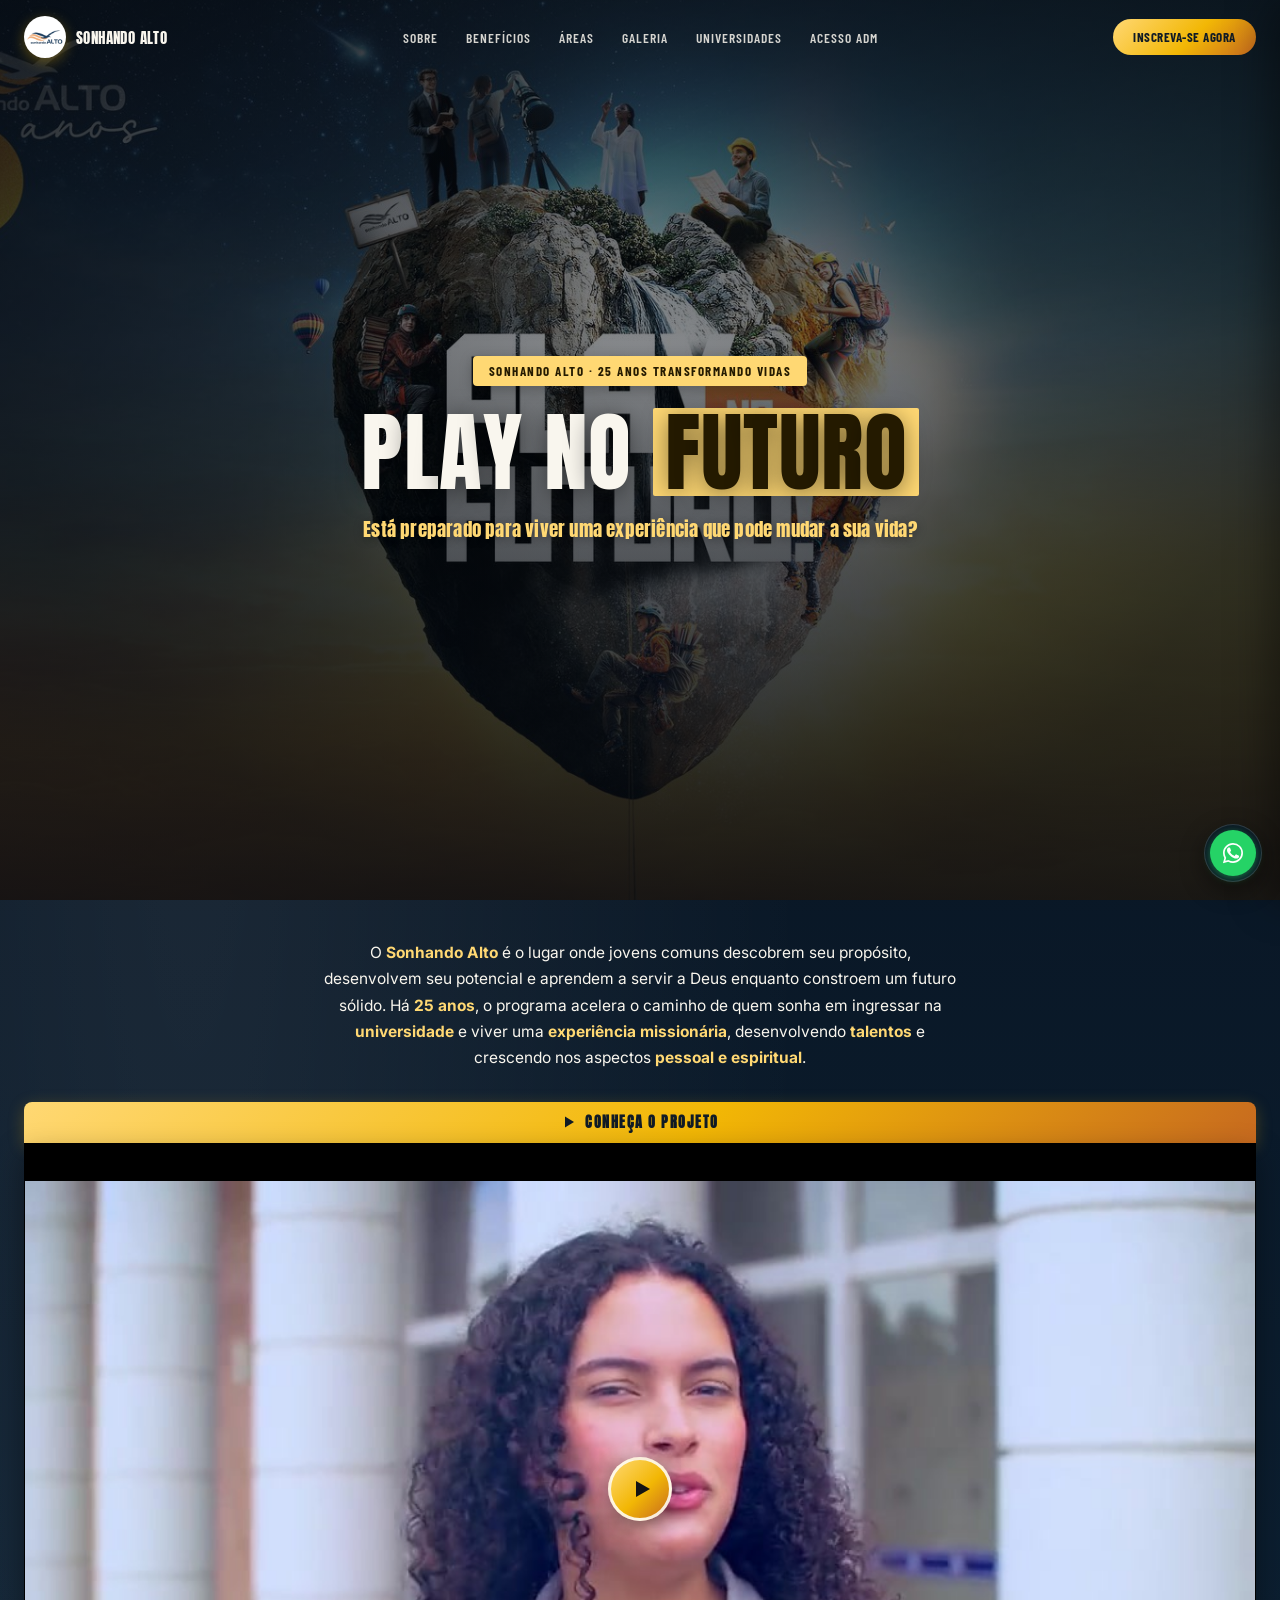
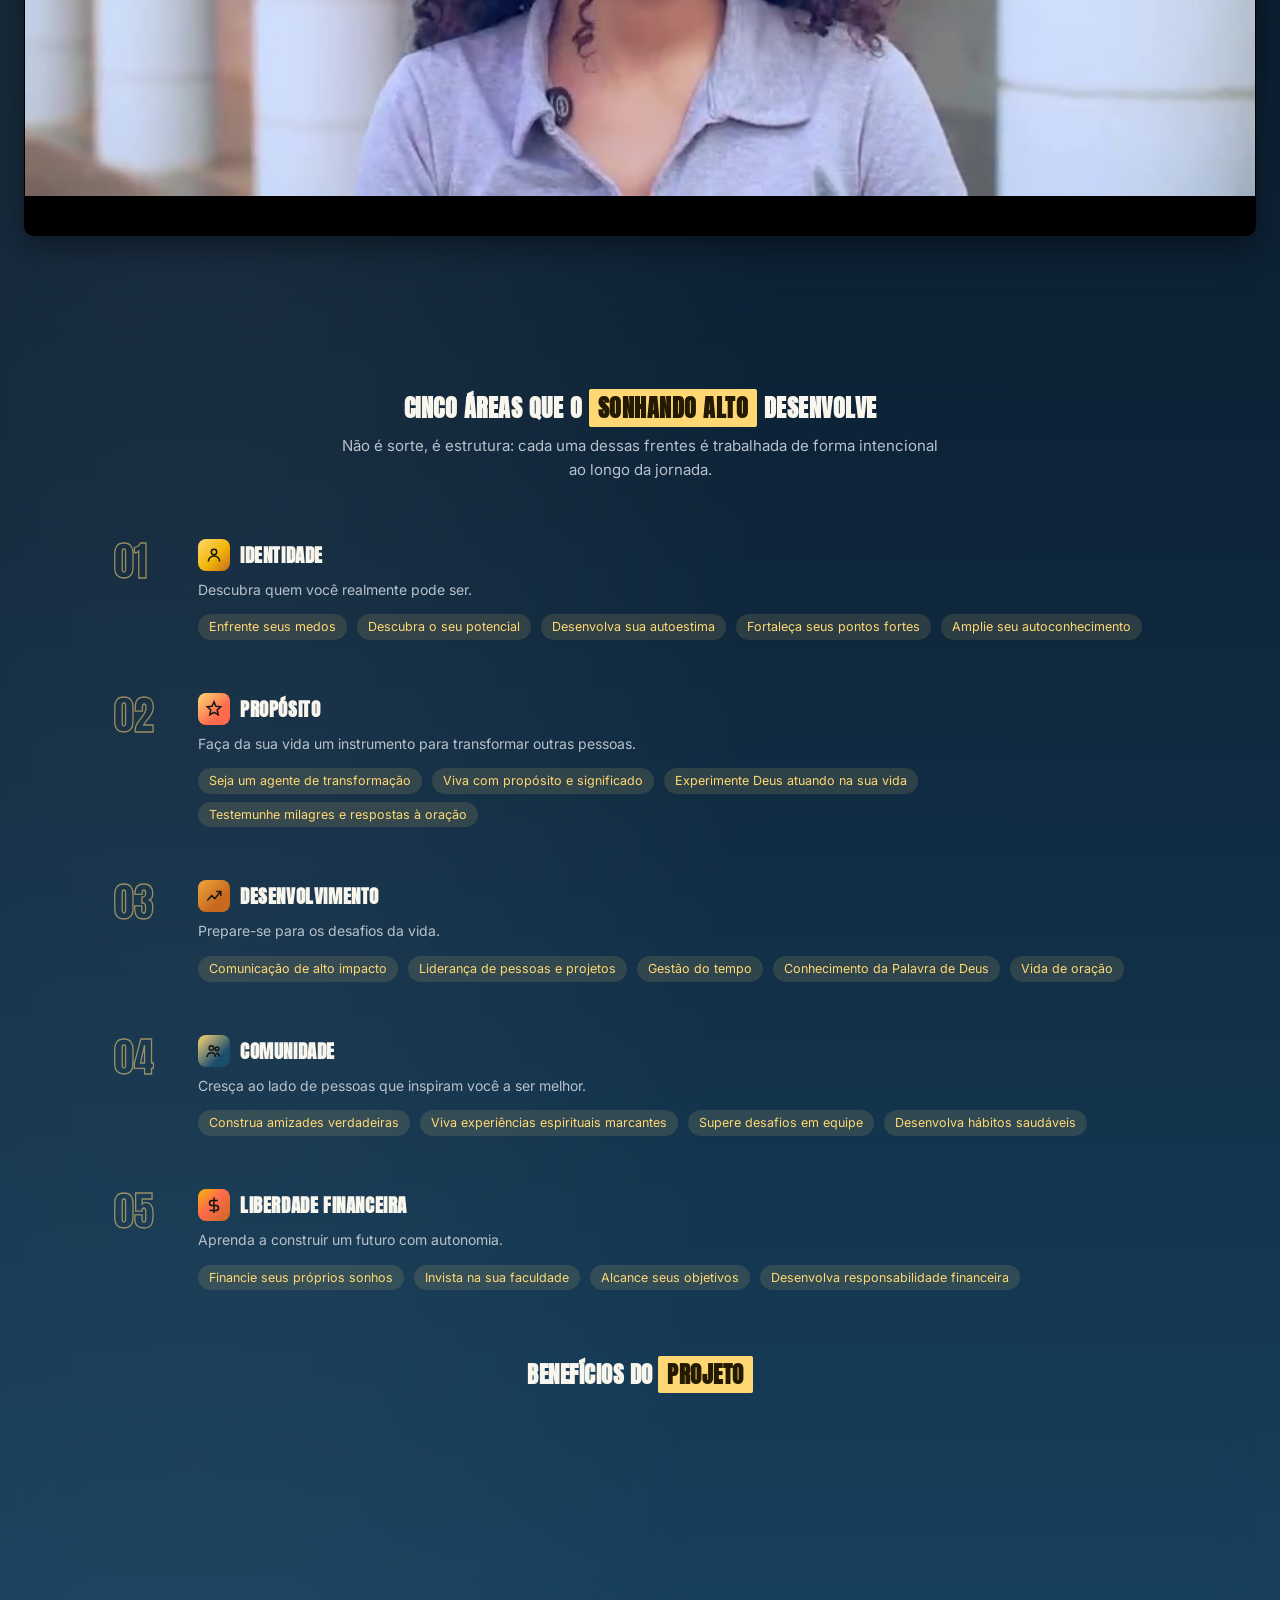
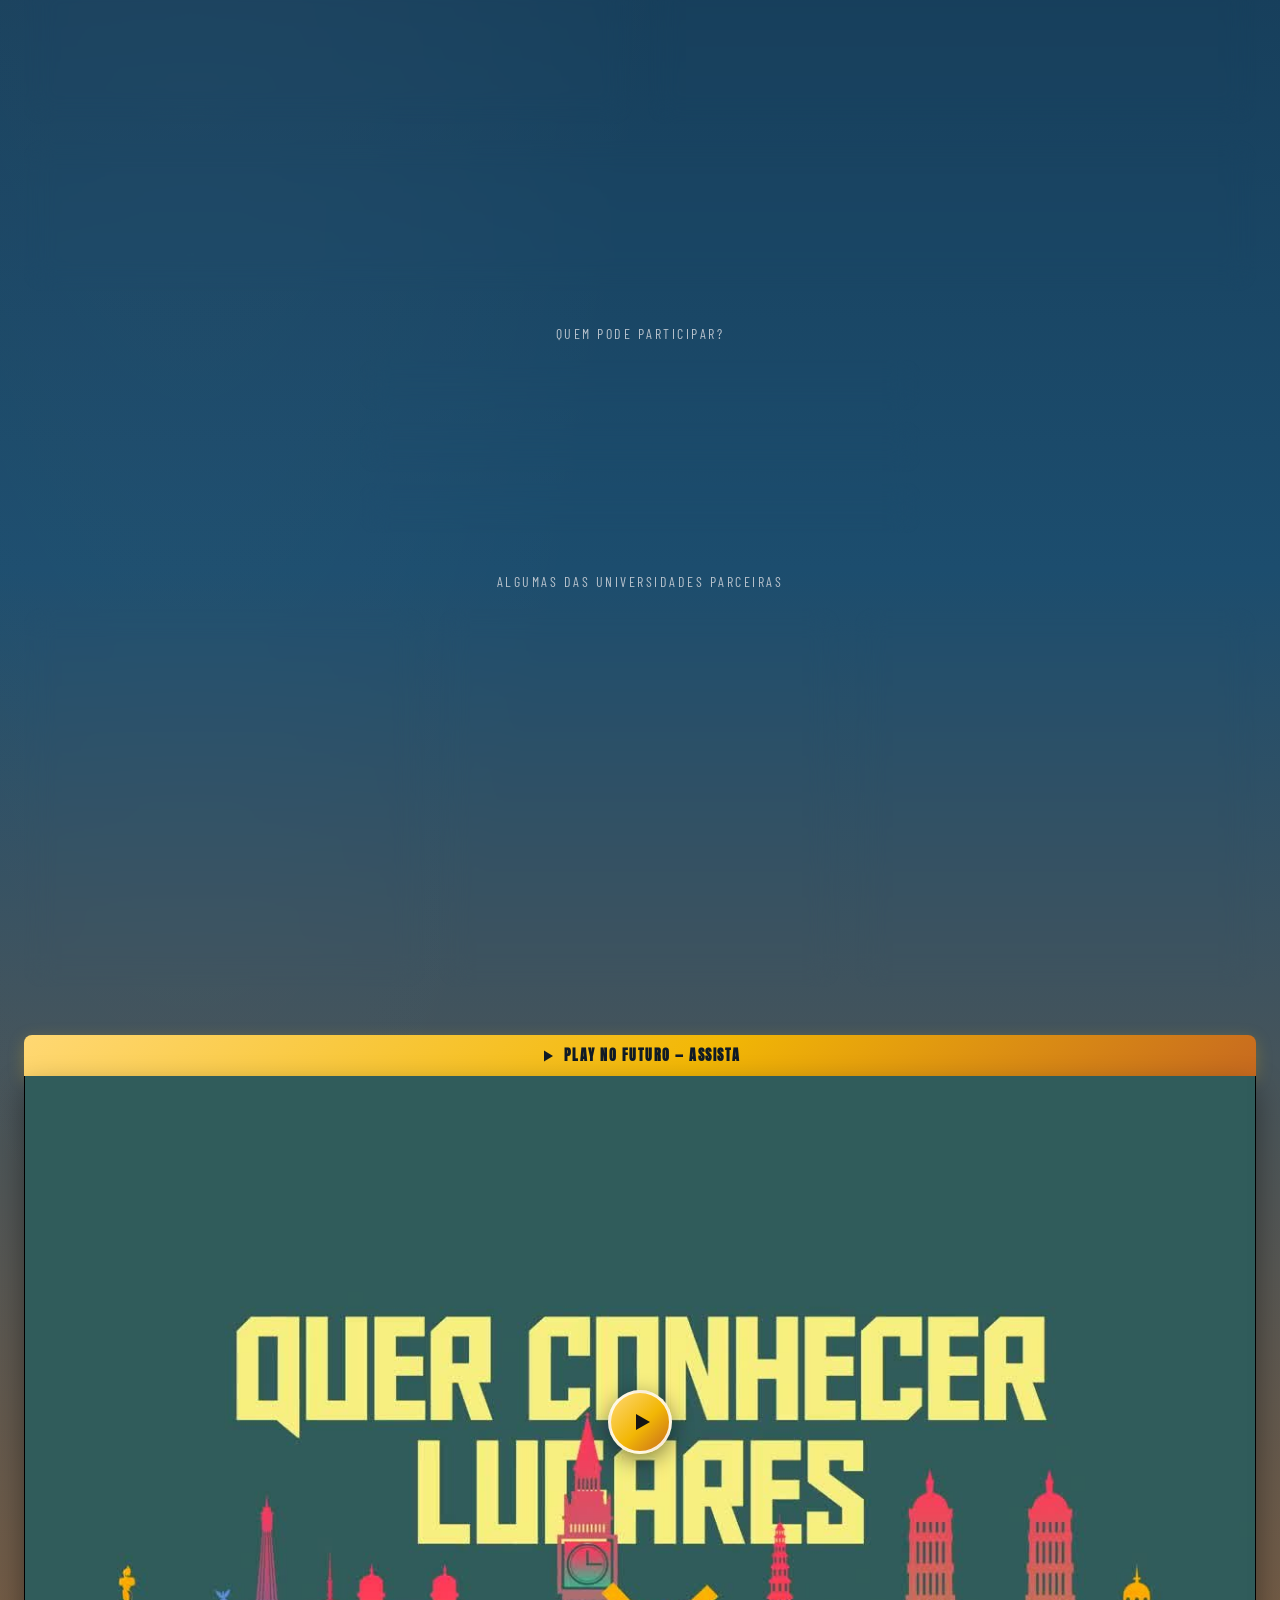
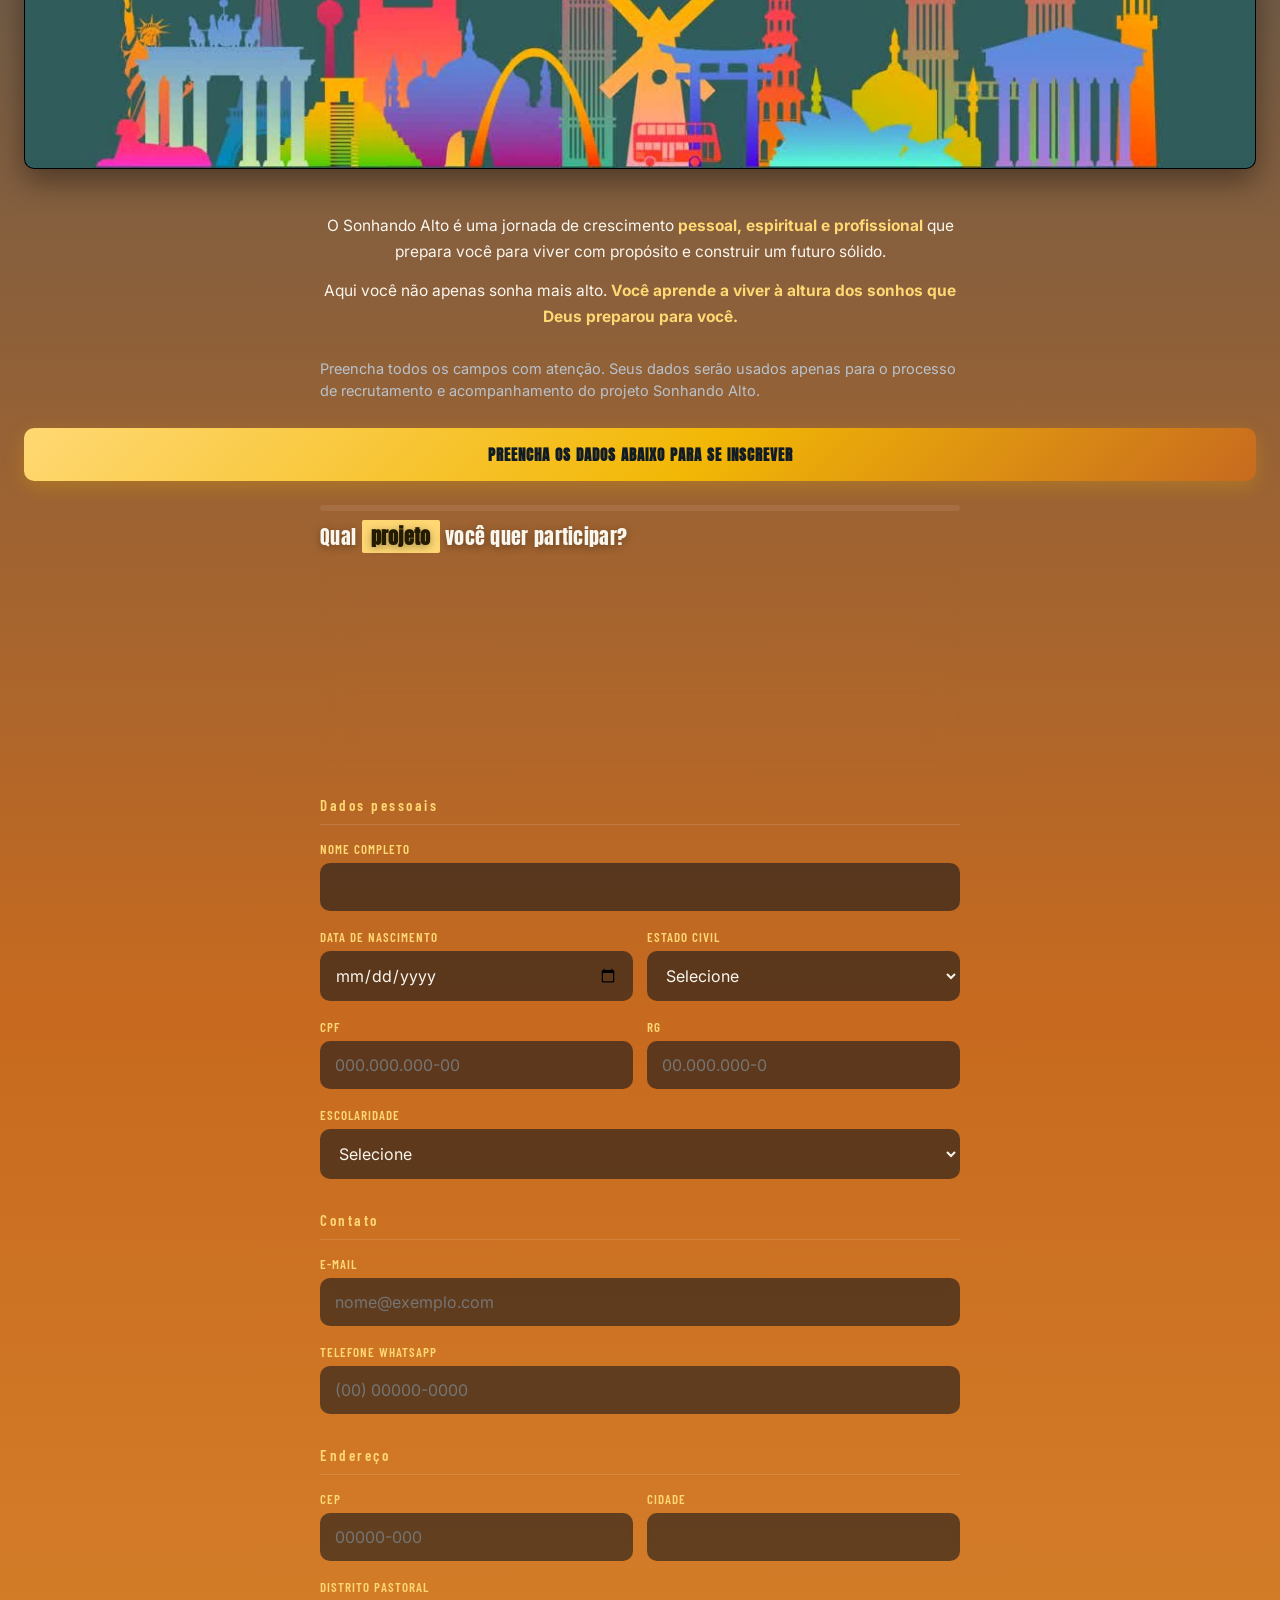
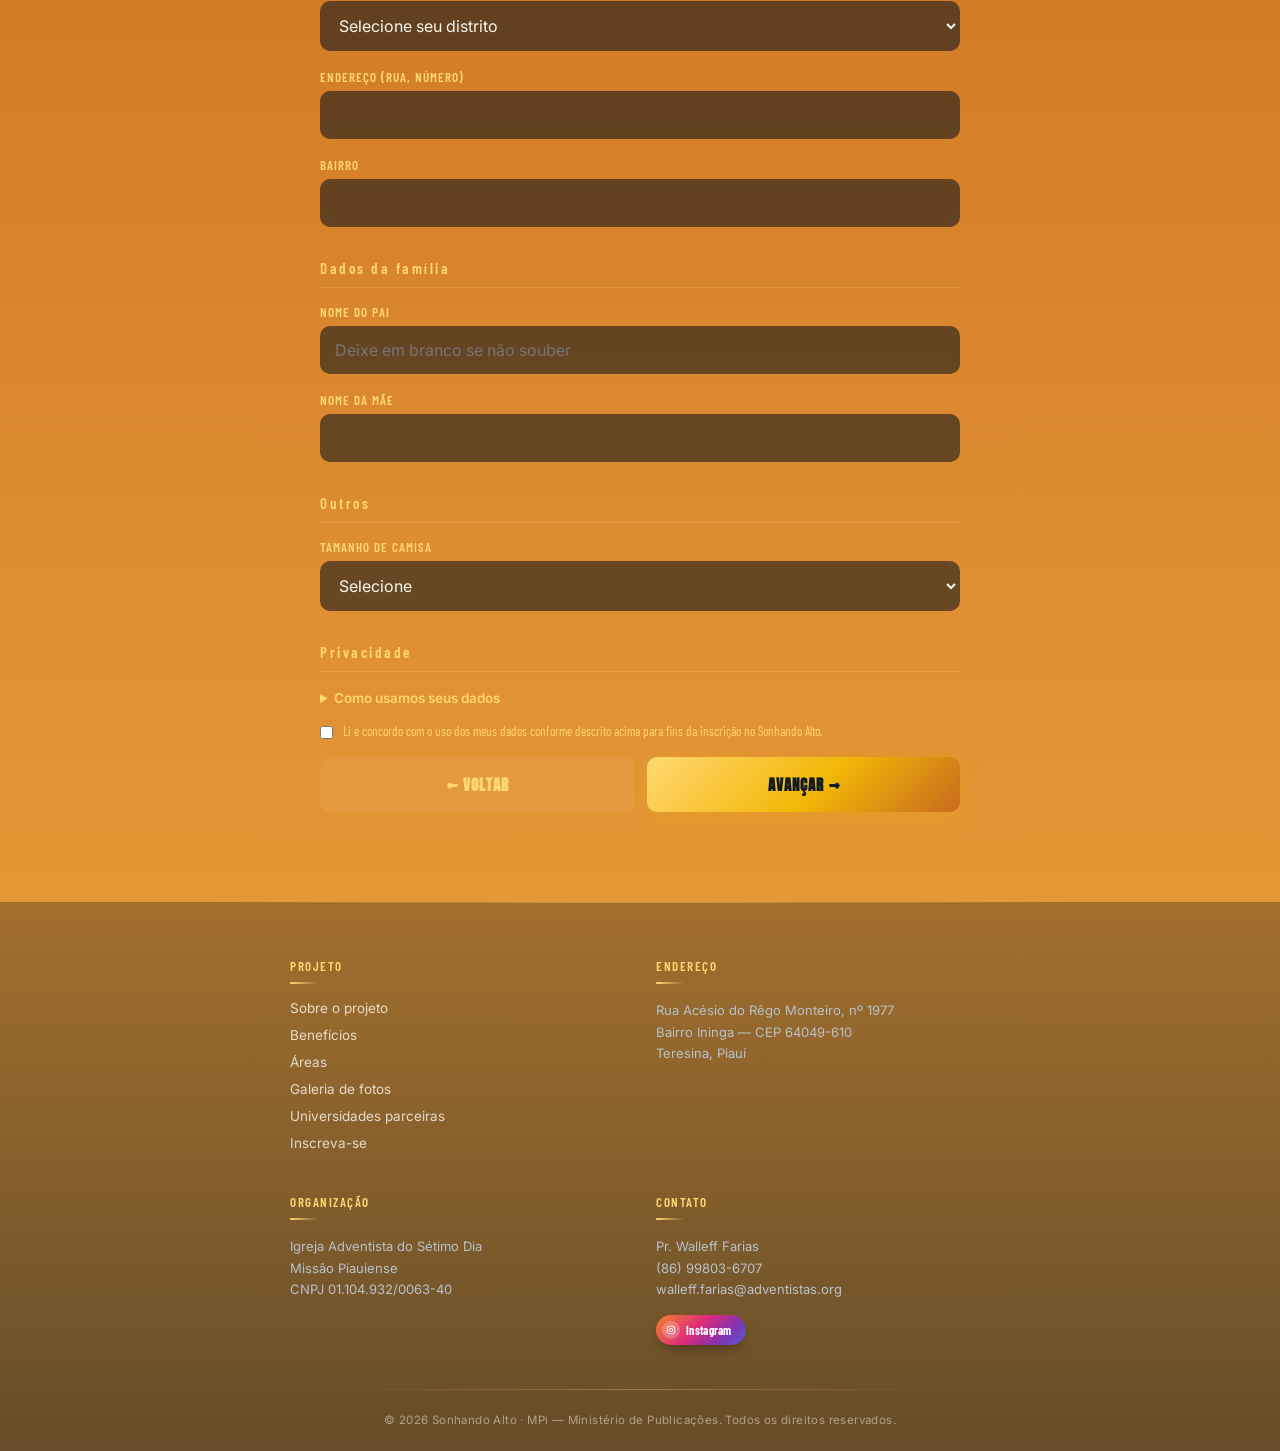
==== commit 43360b07: "Distritos: tabelas mostram só a contagem de confirmados As tabelas "Distritos com representante" e "" ====
--- a/index.html
+++ b/index.html
@@ -2374,7 +2374,6 @@
               <th>Distrito</th>
               <th>Pastor</th>
               <th>Confirmados</th>
-              <th>Inscritos (todos os status)</th>
             </tr>
           </thead>
           <tbody id="distritosOkTableBody"></tbody>
@@ -2388,7 +2387,6 @@
             <tr>
               <th>Distrito</th>
               <th>Pastor</th>
-              <th>Inscritos (todos os status)</th>
             </tr>
           </thead>
           <tbody id="distritosPendentesTableBody"></tbody>
@@ -3445,11 +3443,11 @@
   const comRepresentante = [];
   const pendentes = [];
 
+  // Conta só quem está Confirmado — demais status (Inscrito, Em análise,
+  // Aprovado, Reprovado, Resgatar) não contam como representante do distrito.
   DISTRITOS_PASTORAIS.forEach(distrito => {
-    const doDistrito = allRegs.filter(r => r.distritoPastoral === distrito);
-    const confirmados = doDistrito.filter(r => r.status === 'Confirmado').length;
-    const totalInscritos = doDistrito.length;
-    const linha = { distrito, pastor: PASTORES_POR_DISTRITO[distrito] || '—', confirmados, totalInscritos };
+    const confirmados = allRegs.filter(r => r.distritoPastoral === distrito && r.status === 'Confirmado').length;
+    const linha = { distrito, pastor: PASTORES_POR_DISTRITO[distrito] || '—', confirmados };
     (confirmados > 0 ? comRepresentante : pendentes).push(linha);
   });
 
@@ -3459,20 +3457,18 @@
         <td>${l.distrito}</td>
         <td>${l.pastor}</td>
         <td>${l.confirmados}</td>
-        <td>${l.totalInscritos}</td>
       </tr>
     `).join('')
-    : `<tr><td colspan="4" style="color:var(--gray);text-align:center;padding:16px;">Nenhum distrito com representante confirmado ainda.</td></tr>`;
+    : `<tr><td colspan="3" style="color:var(--gray);text-align:center;padding:16px;">Nenhum distrito com representante confirmado ainda.</td></tr>`;
 
   tbodyPendentes.innerHTML = pendentes.length
     ? pendentes.map(l => `
       <tr>
         <td>${l.distrito}</td>
         <td>${l.pastor}</td>
-        <td>${l.totalInscritos}</td>
       </tr>
     `).join('')
-    : `<tr><td colspan="3" style="color:var(--gray);text-align:center;padding:16px;">Todos os distritos já têm representante 🎉</td></tr>`;
+    : `<tr><td colspan="2" style="color:var(--gray);text-align:center;padding:16px;">Todos os distritos já têm representante 🎉</td></tr>`;
 
   resumoEl.innerHTML = `
     <div class="stat-card"><div class="num">${DISTRITOS_PASTORAIS.length}</div><div class="lbl">Total de distritos</div></div>
@@ -3500,17 +3496,23 @@
     const { jsPDF } = window.jspdf;
     const doc = new jsPDF();
 
-    const comRepresentante = [];
-    const pendentes = [];
+    /* Uma linha por jovem confirmado em cada distrito — nome completo (este
+       PDF é só para a equipe saber quem é de cada distrito e quem é o
+       pastor, por isso aqui não abrevia como no PDF de Férias). Distritos
+       sem nenhum jovem confirmado ainda entram do mesmo jeito, com uma
+       única linha sem nome de jovem, só para o pastor aparecer também. */
+    const linhas = [];
+    let distritosComRepresentante = 0;
     DISTRITOS_PASTORAIS.forEach(distrito => {
-      const confirmados = allRegs.filter(r => r.distritoPastoral === distrito && r.status === 'Confirmado');
+      const pastor = PASTORES_POR_DISTRITO[distrito] || '—';
+      const confirmados = allRegs
+        .filter(r => r.distritoPastoral === distrito && r.status === 'Confirmado')
+        .sort((a, b) => (a.nome || '').localeCompare(b.nome || '', 'pt-BR'));
       if(confirmados.length > 0){
-        comRepresentante.push({
-          distrito,
-          jovens: confirmados.map(r => ({ nome: abreviarNome(r.nome), whatsapp: r.whatsapp || '—' }))
-        });
+        distritosComRepresentante++;
+        confirmados.forEach(r => linhas.push([distrito, r.nome || '—', pastor]));
       } else {
-        pendentes.push(distrito);
+        linhas.push([distrito, 'Nenhum jovem confirmado ainda', pastor]);
       }
     });
 
@@ -3518,52 +3520,26 @@
     doc.text('Sonhando Alto — Distritos Pastorais', 14, 18);
     doc.setFontSize(10);
     doc.setTextColor(120);
-    doc.text(`Gerado em ${new Date().toLocaleDateString('pt-BR')}`, 14, 24);
+    doc.text(
+      `Gerado em ${new Date().toLocaleDateString('pt-BR')} · ${distritosComRepresentante} de ${DISTRITOS_PASTORAIS.length} distritos com representante`,
+      14, 24
+    );
     doc.setTextColor(0);
 
-    let cursorY = 34;
-    doc.setFontSize(12);
-    doc.text(`Distritos com representante (${comRepresentante.length})`, 14, cursorY);
-    cursorY += 4;
-
-    const linhasOk = [];
-    comRepresentante.forEach(({ distrito, jovens }) => {
-      jovens.forEach(j => linhasOk.push([distrito, j.nome, j.whatsapp]));
+    doc.autoTable({
+      startY: 30,
+      head: [['Distrito', 'Jovem', 'Pastor']],
+      body: linhas,
+      theme: 'grid',
+      styles: { fontSize: 9 },
+      headStyles: { fillColor: [242, 183, 5], textColor: [30, 20, 0] },
+      didParseCell: (data) => {
+        if(data.section === 'body' && data.cell.raw === 'Nenhum jovem confirmado ainda'){
+          data.cell.styles.textColor = [150, 150, 150];
+          data.cell.styles.fontStyle = 'italic';
+        }
+      }
     });
-
-    if(linhasOk.length){
-      doc.autoTable({
-        startY: cursorY + 2,
-        head: [['Distrito', 'Jovem', 'WhatsApp']],
-        body: linhasOk,
-        theme: 'grid',
-        styles: { fontSize: 9 },
-        headStyles: { fillColor: [242, 183, 5], textColor: [30, 20, 0] }
-      });
-      cursorY = doc.lastAutoTable.finalY + 14;
-    } else {
-      doc.setFontSize(10);
-      doc.text('Nenhum distrito com representante confirmado ainda.', 14, cursorY + 6);
-      cursorY += 18;
-    }
-
-    doc.setFontSize(12);
-    doc.text(`Distritos pendentes (${pendentes.length})`, 14, cursorY);
-    cursorY += 2;
-
-    if(pendentes.length){
-      doc.autoTable({
-        startY: cursorY + 2,
-        head: [['Distritos sem representante confirmado']],
-        body: pendentes.map(d => [d]),
-        theme: 'grid',
-        styles: { fontSize: 9 },
-        headStyles: { fillColor: [224, 87, 74], textColor: [255, 255, 255] }
-      });
-    } else {
-      doc.setFontSize(10);
-      doc.text('Todos os distritos já têm representante.', 14, cursorY + 6);
-    }
 
     doc.save(`distritos-sonhando-alto-${new Date().toISOString().slice(0, 10)}.pdf`);
   } catch(err){
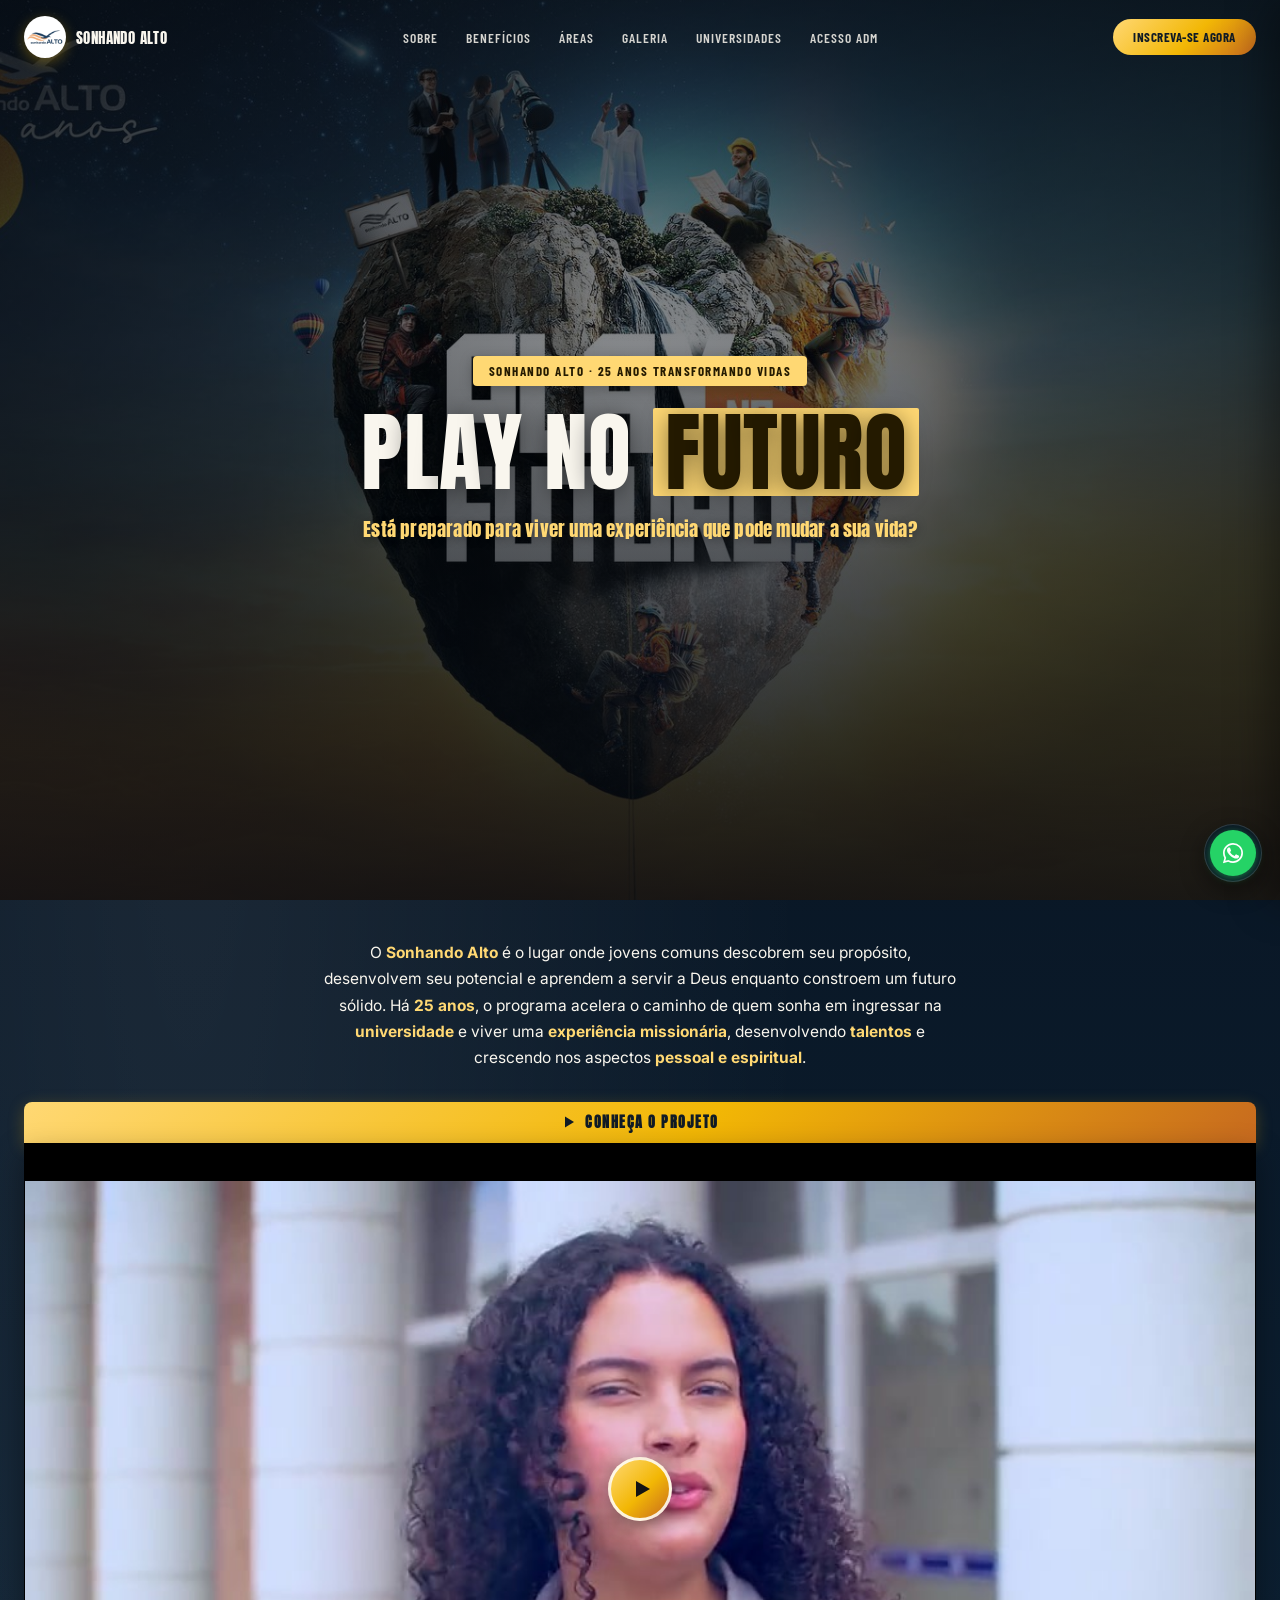
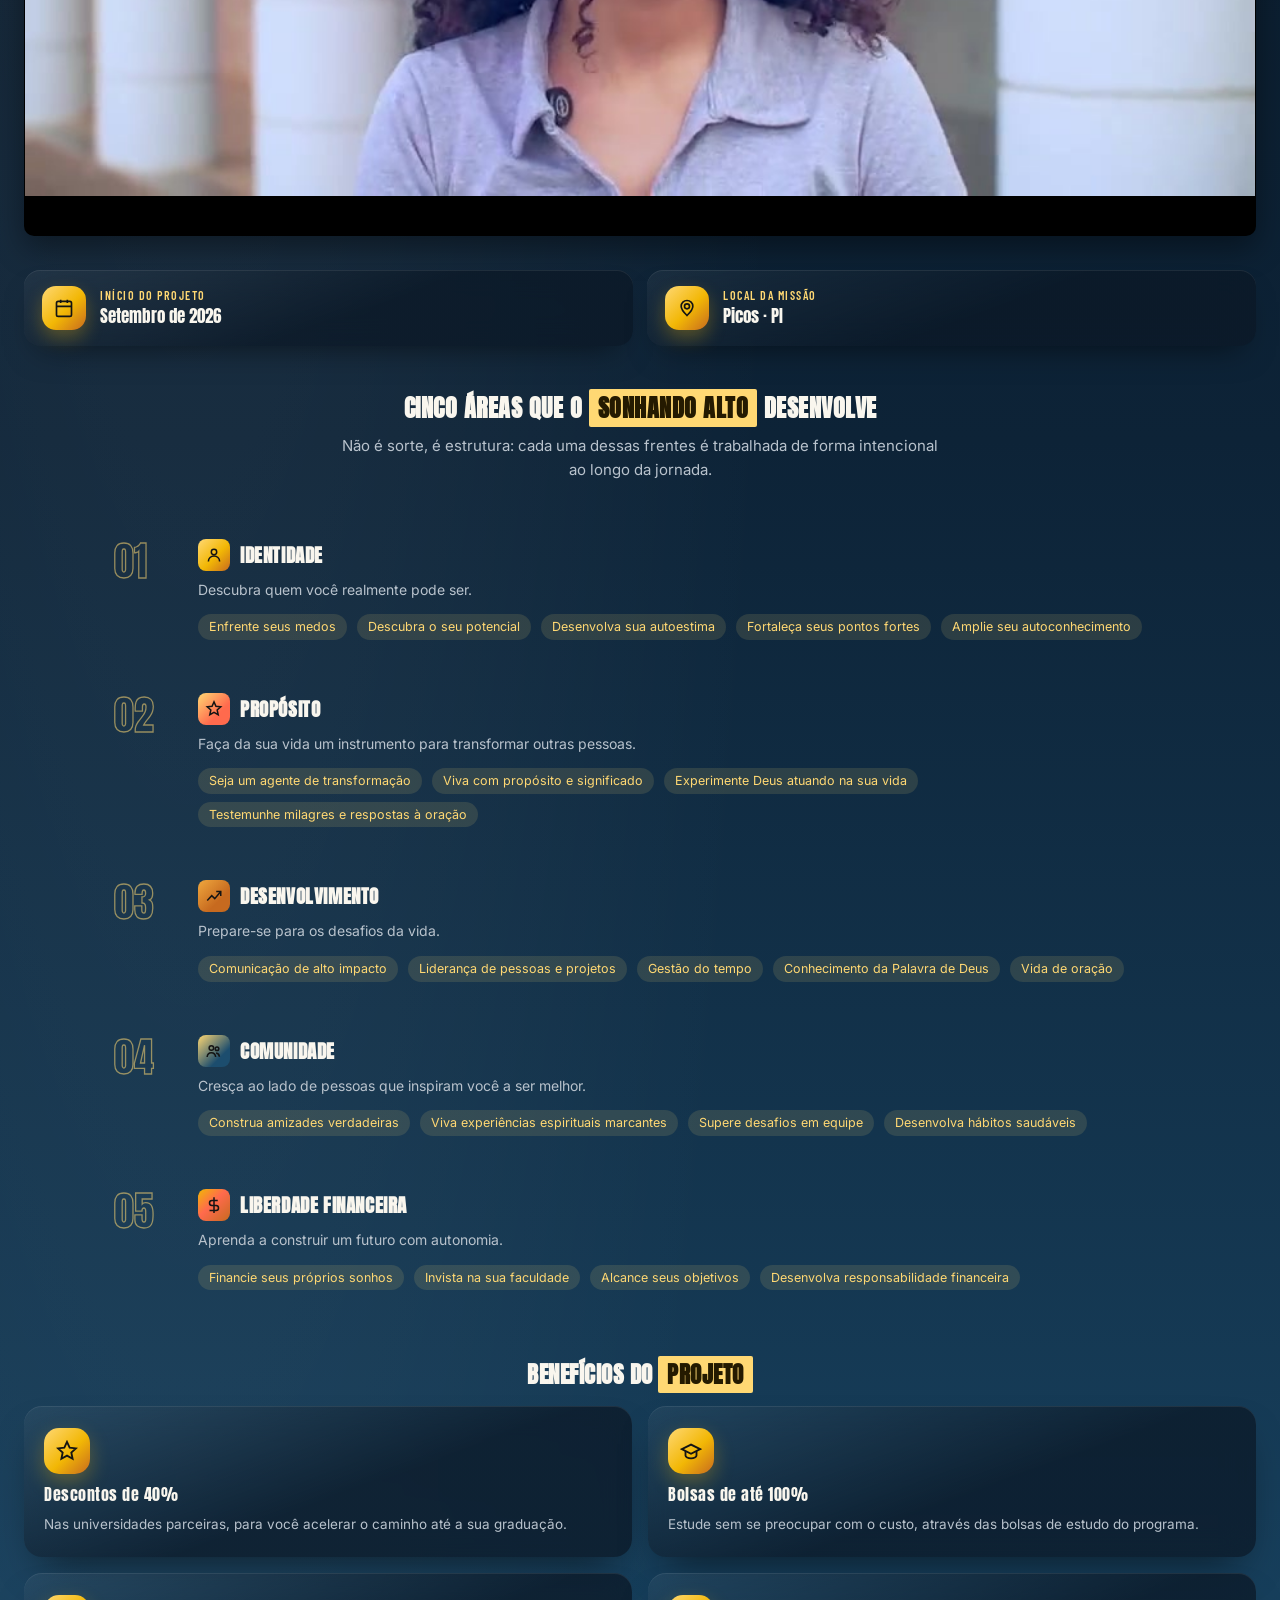
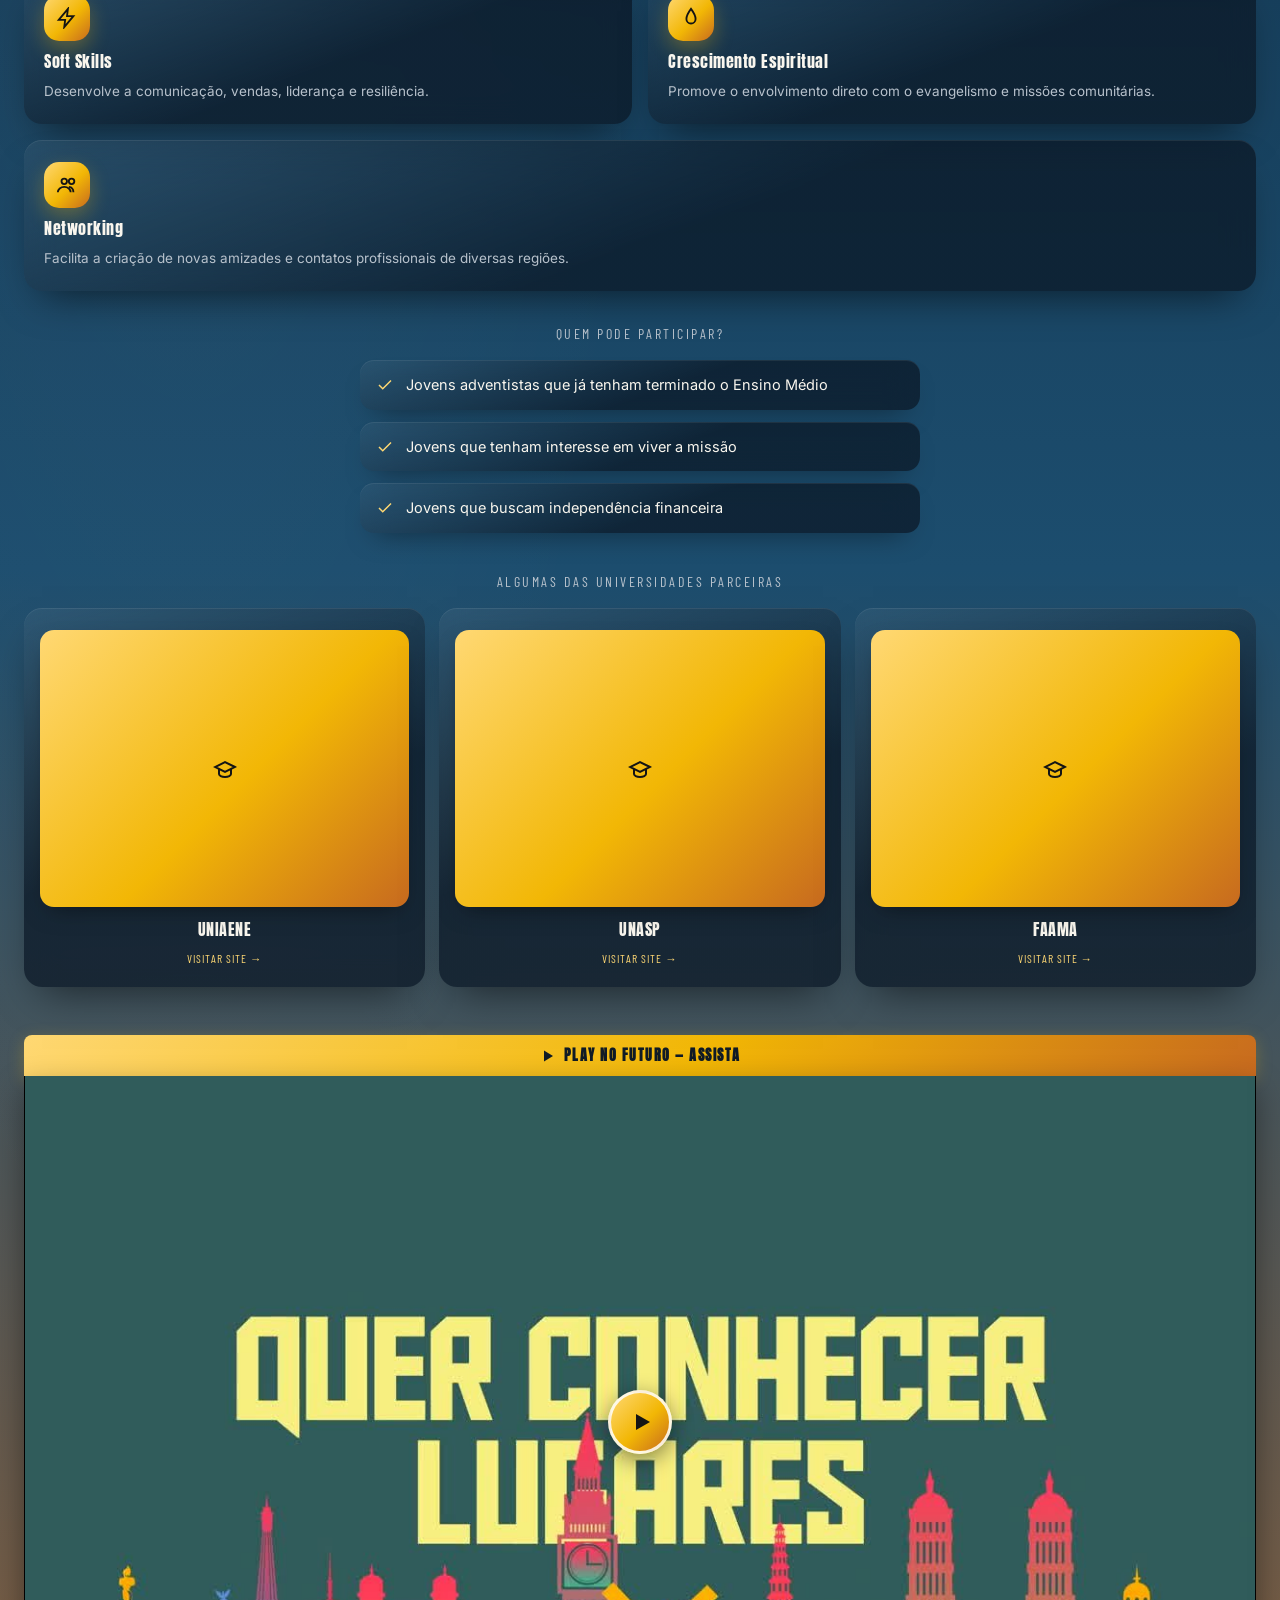
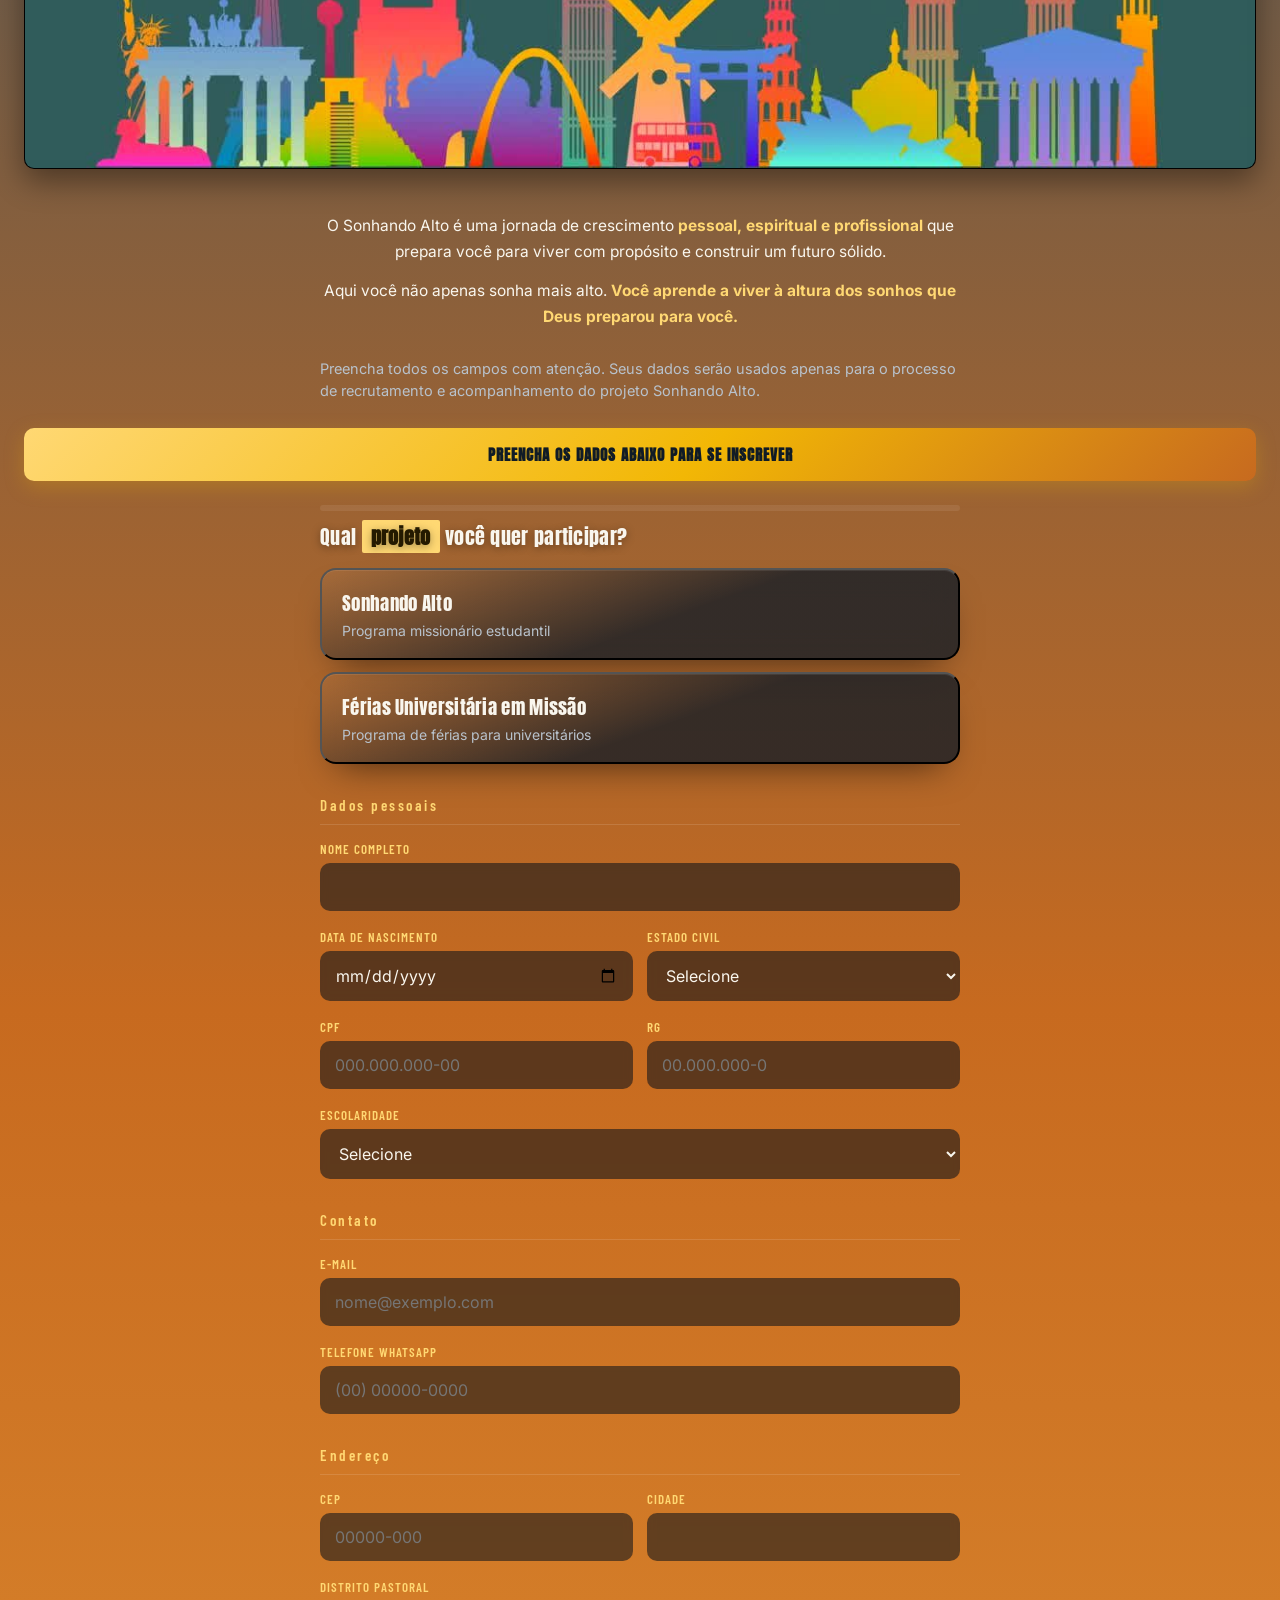
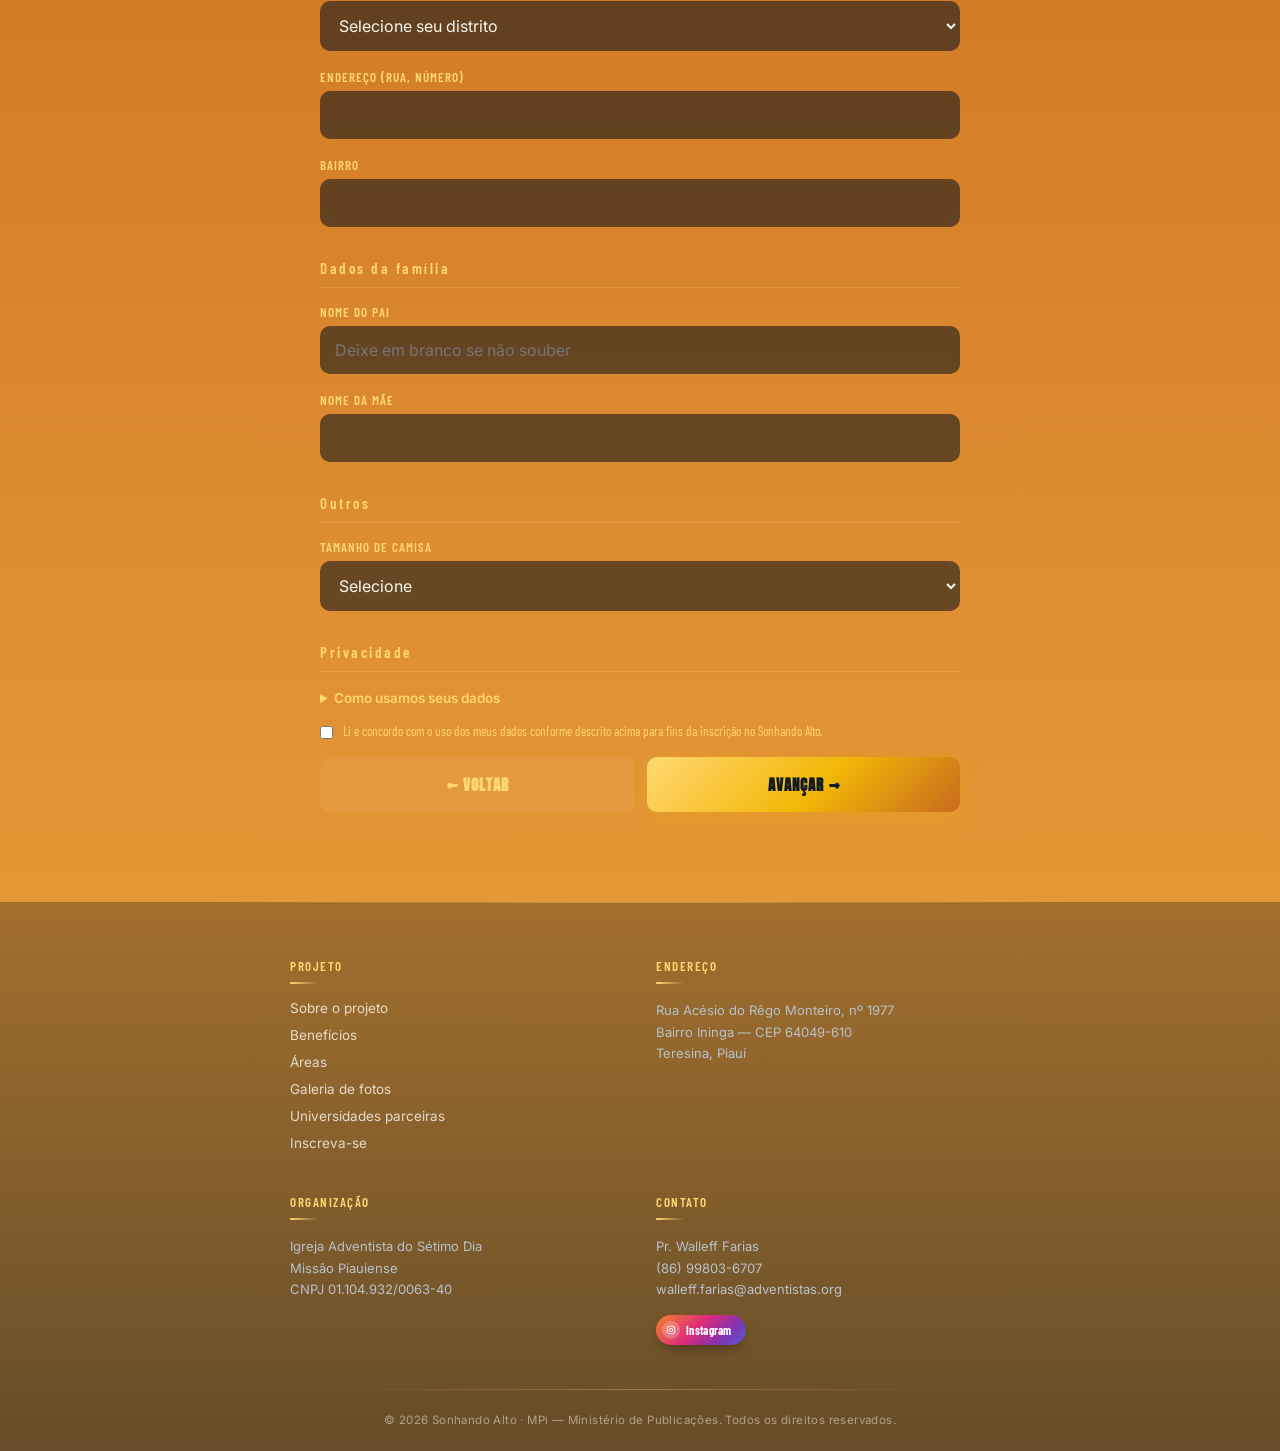
==== commit 4a18efde: "PDF de Distritos: destaca em verde/vermelho quem tem representante Cada linha da tabela agora vem co" ====
--- a/index.html
+++ b/index.html
@@ -3526,17 +3526,35 @@
     );
     doc.setTextColor(0);
 
+    // Legenda das cores usadas nas linhas da tabela abaixo
+    doc.setFontSize(9);
+    doc.setFillColor(63, 191, 127);
+    doc.rect(14, 28, 4, 4, 'F');
+    doc.setTextColor(60);
+    doc.text('Com representante confirmado', 20, 31.5);
+    doc.setFillColor(224, 87, 74);
+    doc.rect(100, 28, 4, 4, 'F');
+    doc.text('Sem representante ainda', 106, 31.5);
+    doc.setTextColor(0);
+
     doc.autoTable({
-      startY: 30,
+      startY: 36,
       head: [['Distrito', 'Jovem', 'Pastor']],
       body: linhas,
       theme: 'grid',
       styles: { fontSize: 9 },
       headStyles: { fillColor: [242, 183, 5], textColor: [30, 20, 0] },
       didParseCell: (data) => {
-        if(data.section === 'body' && data.cell.raw === 'Nenhum jovem confirmado ainda'){
-          data.cell.styles.textColor = [150, 150, 150];
-          data.cell.styles.fontStyle = 'italic';
+        if(data.section !== 'body') return;
+        const semRepresentante = data.row.raw[1] === 'Nenhum jovem confirmado ainda';
+        if(semRepresentante){
+          data.cell.styles.fillColor = [252, 224, 221];
+          if(data.column.index === 1){
+            data.cell.styles.textColor = [153, 27, 27];
+            data.cell.styles.fontStyle = 'italic';
+          }
+        } else {
+          data.cell.styles.fillColor = [217, 242, 229];
         }
       }
     });
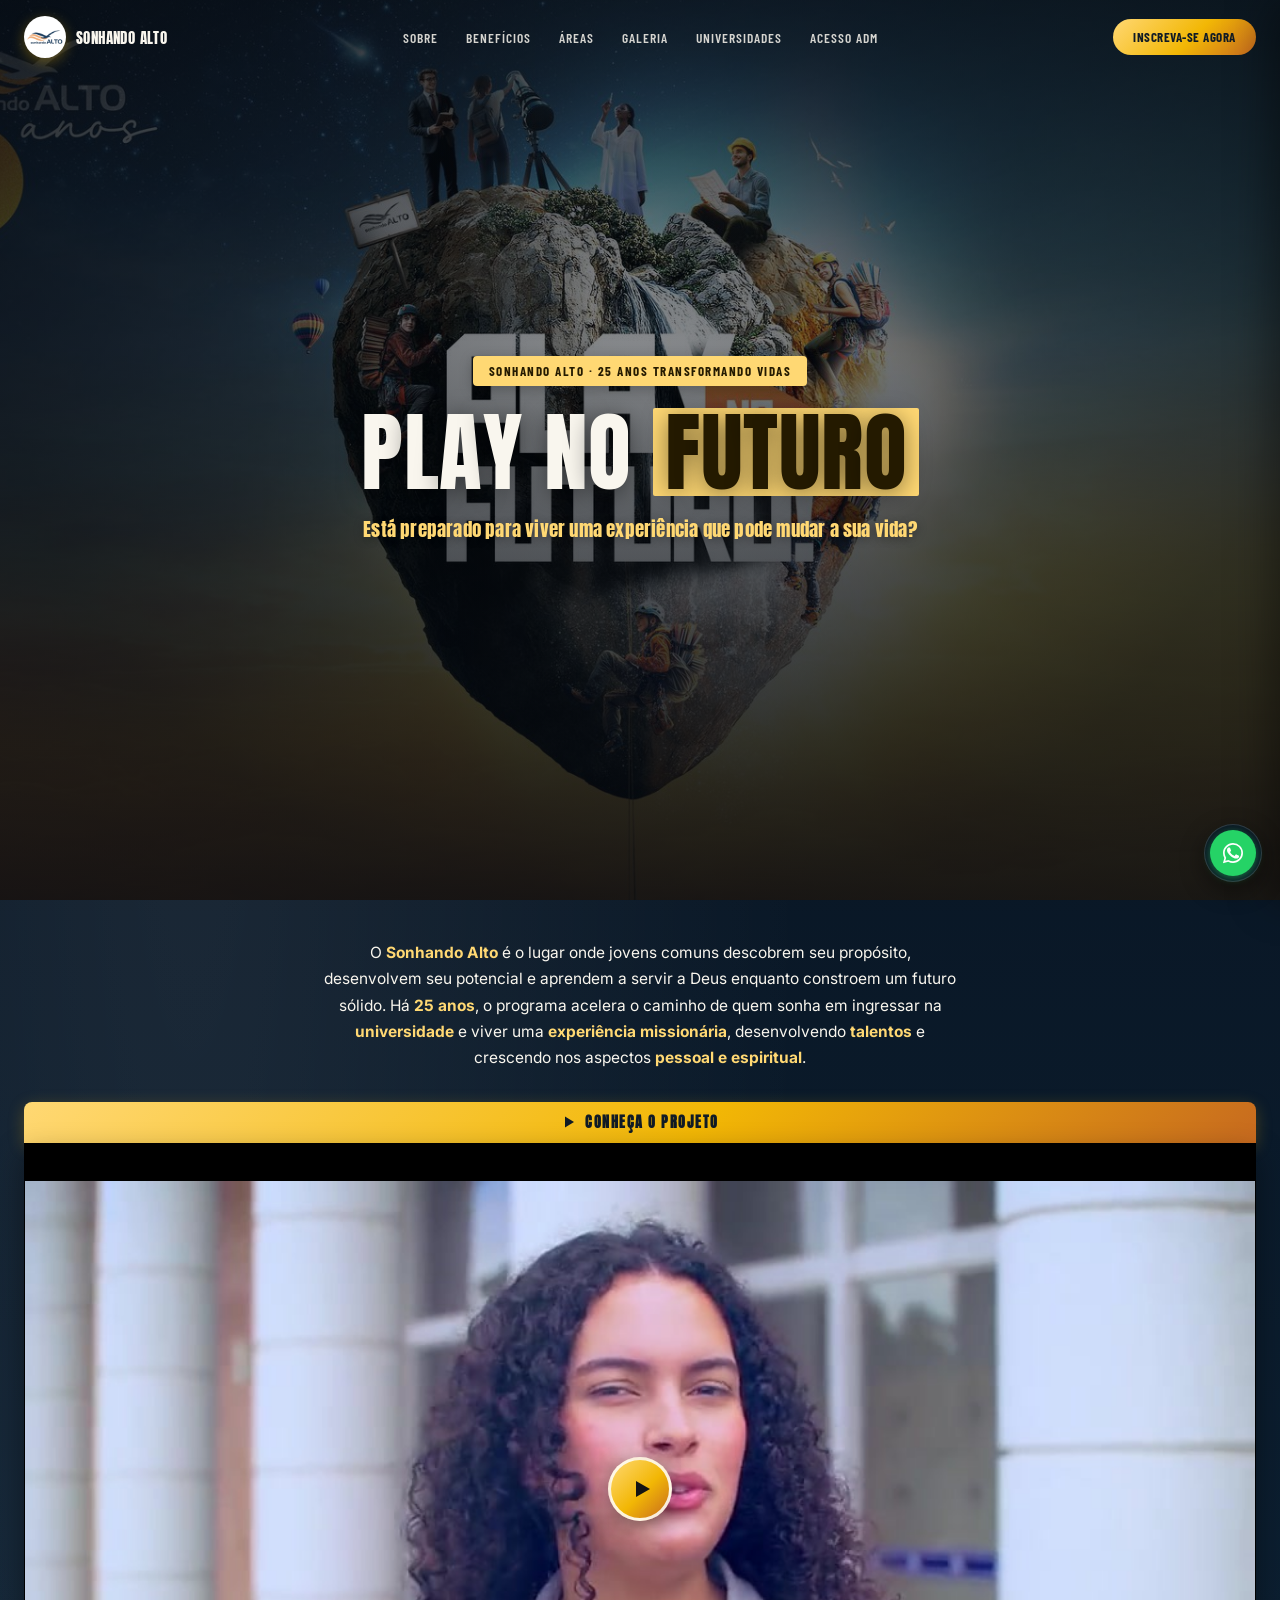
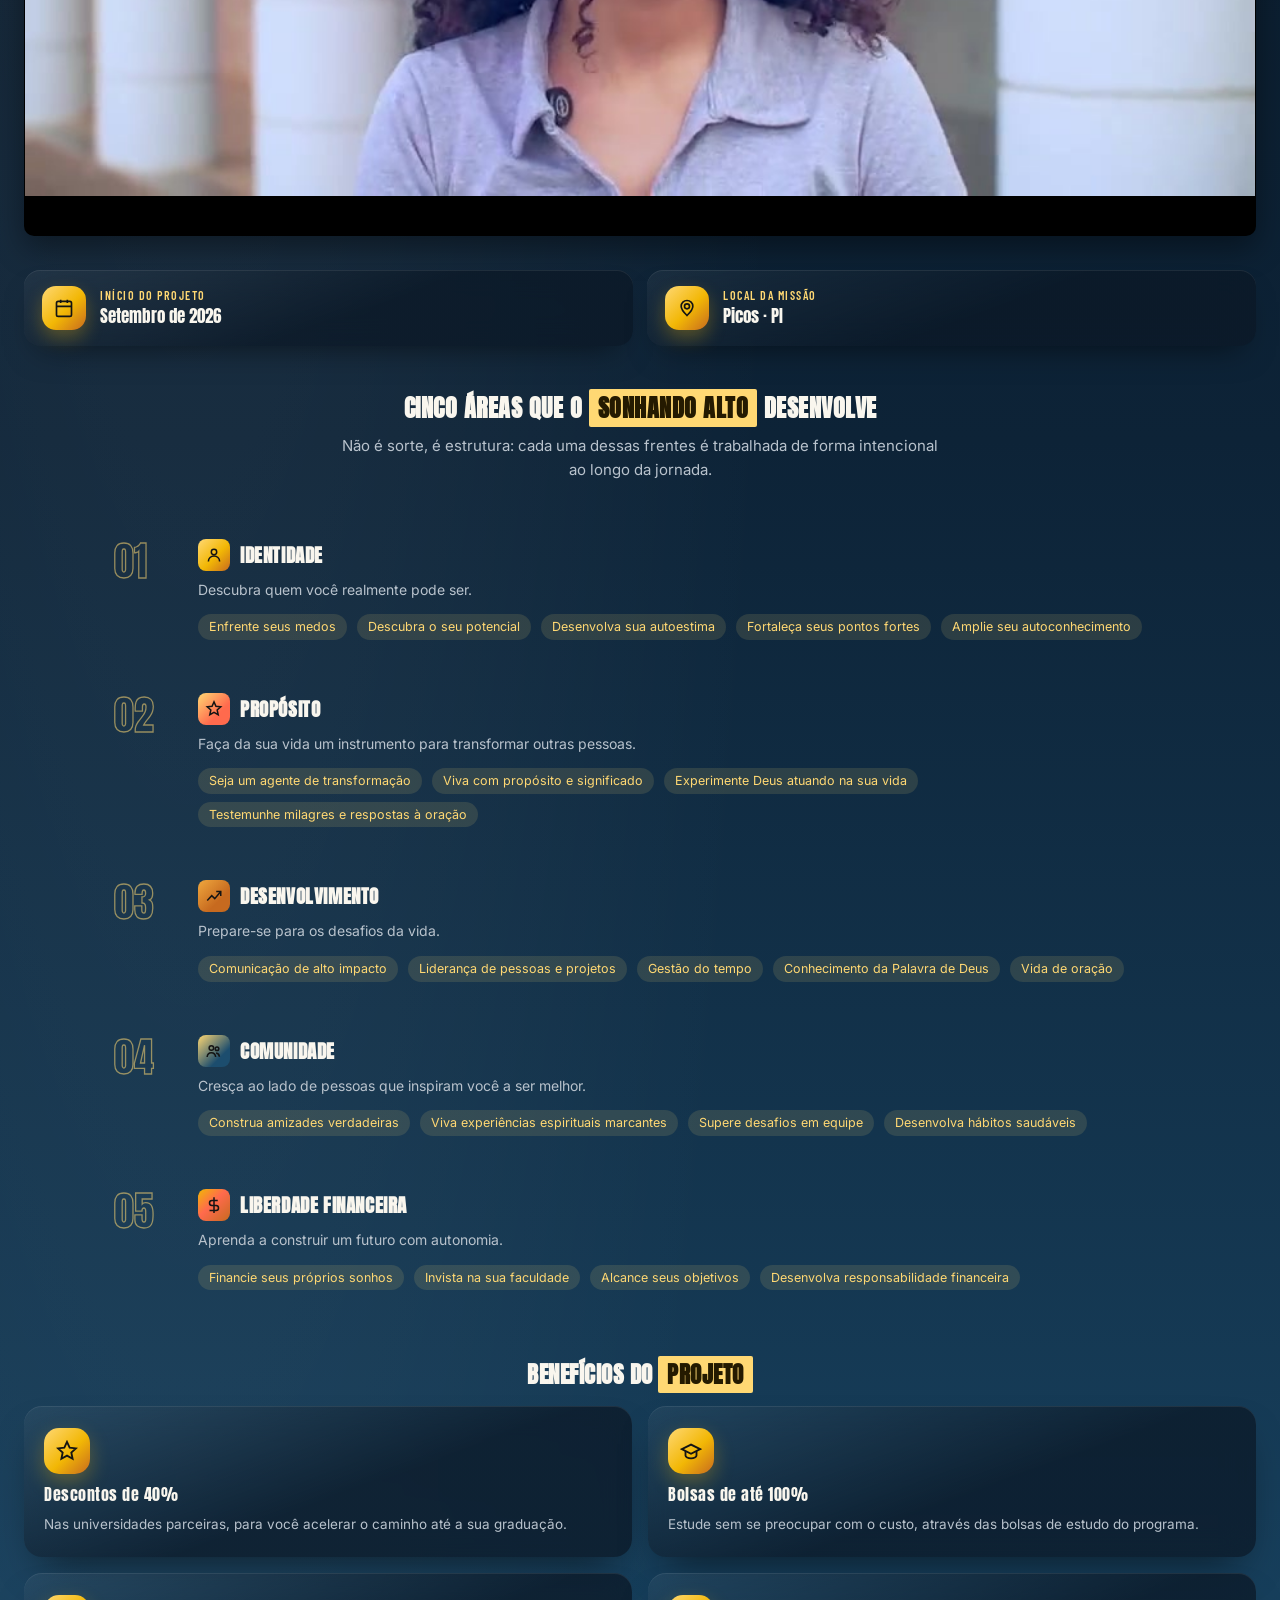
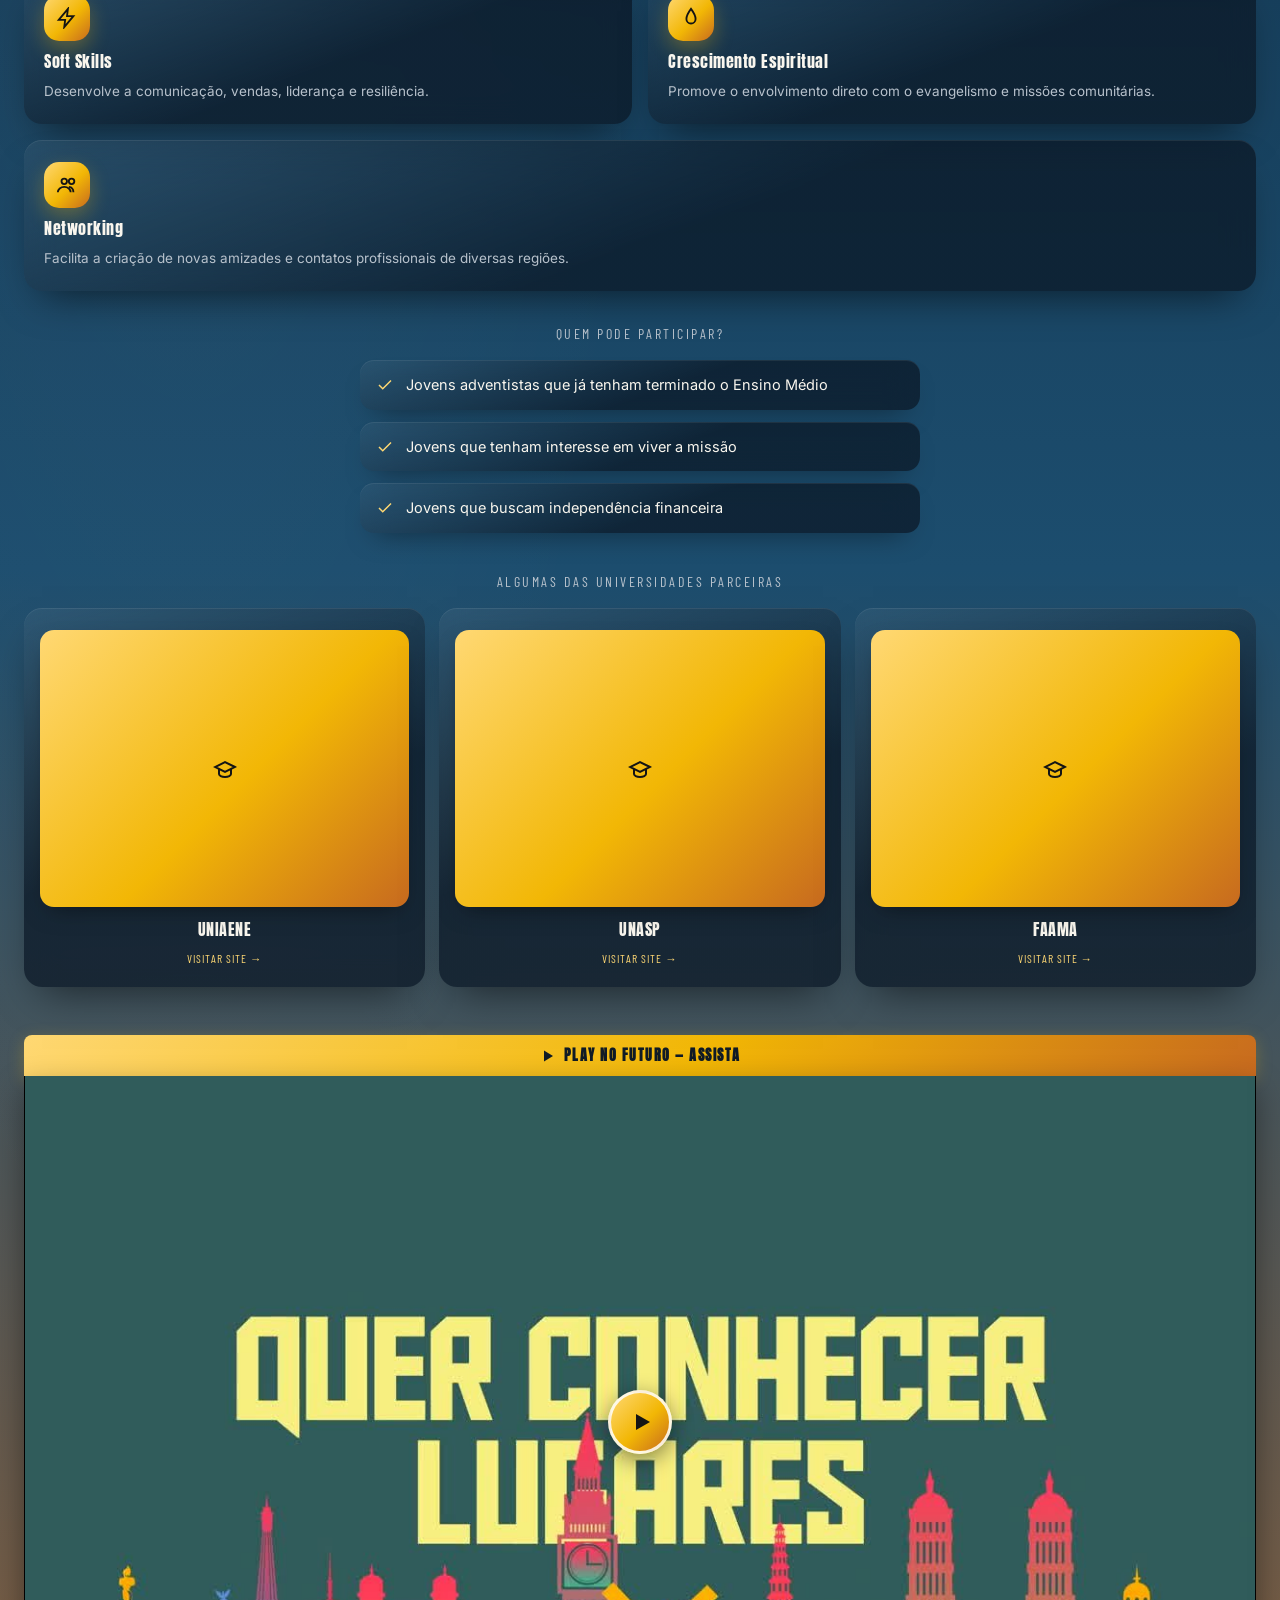
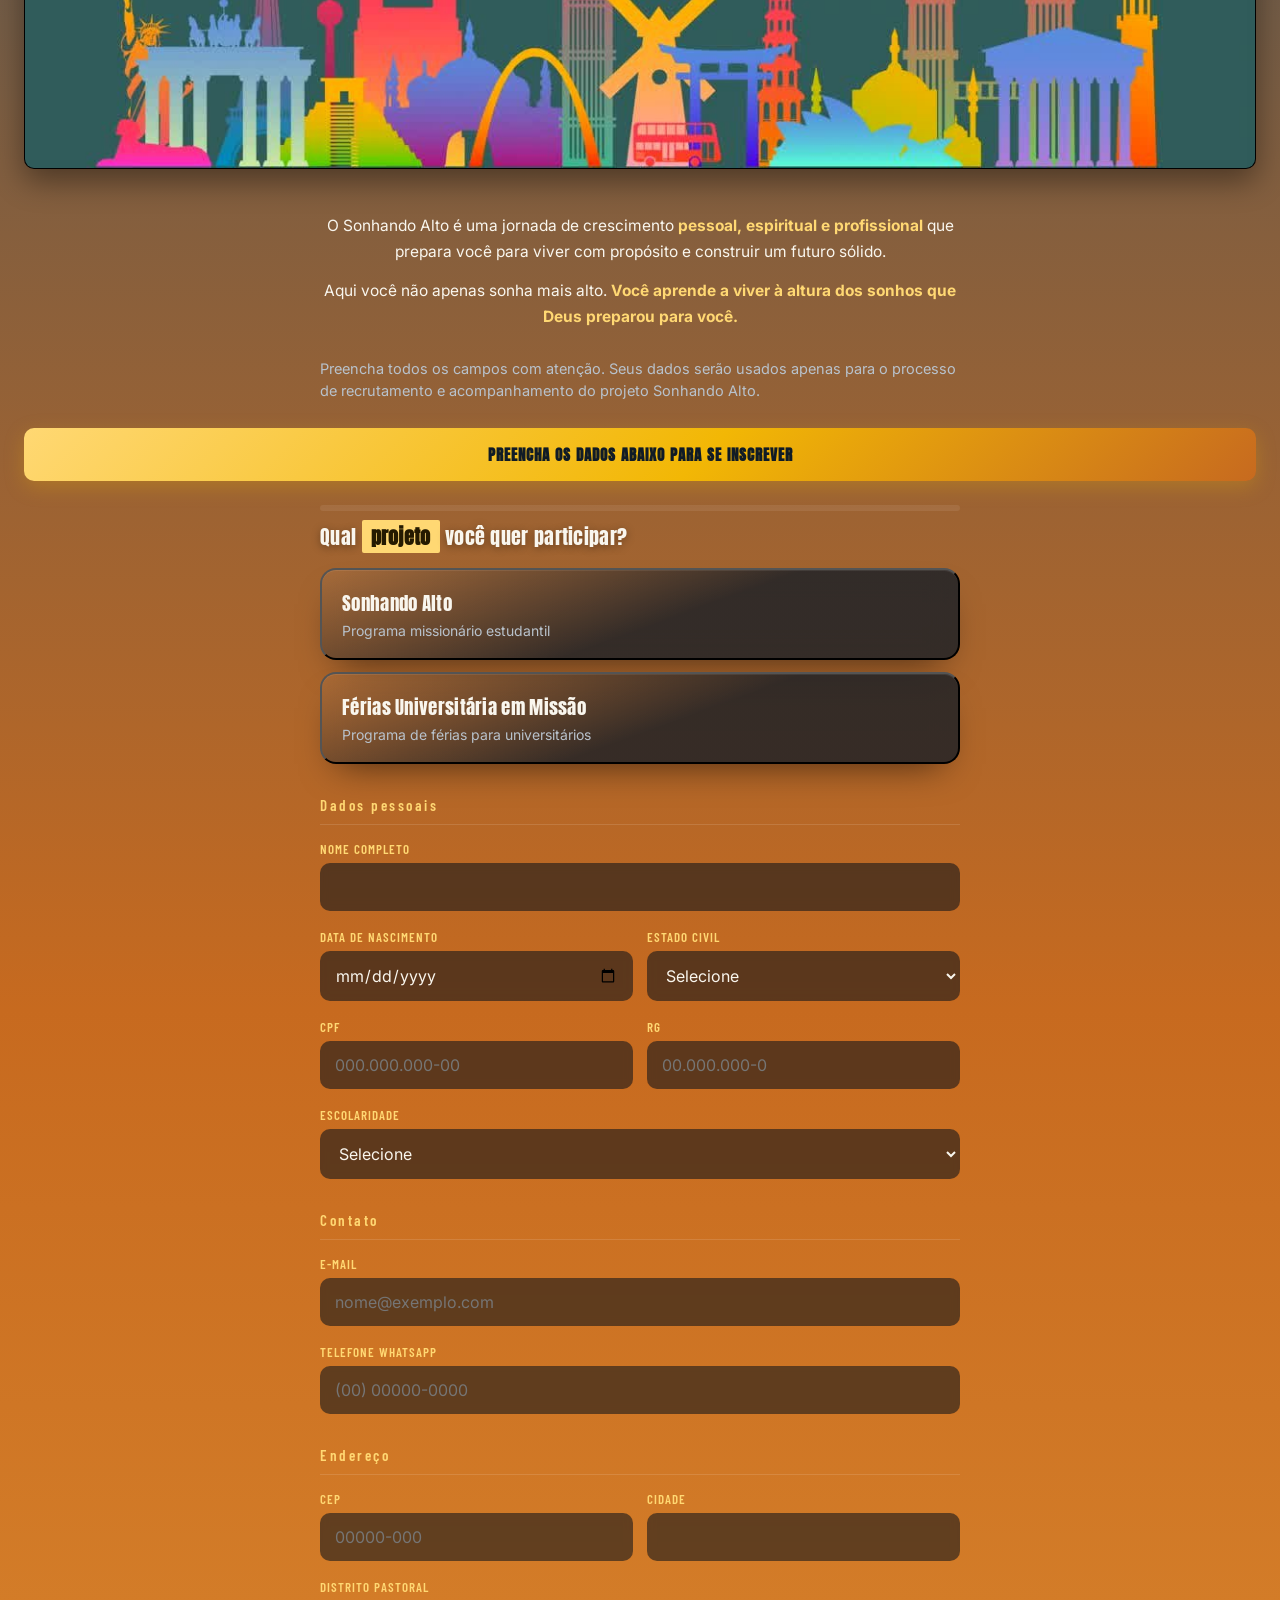
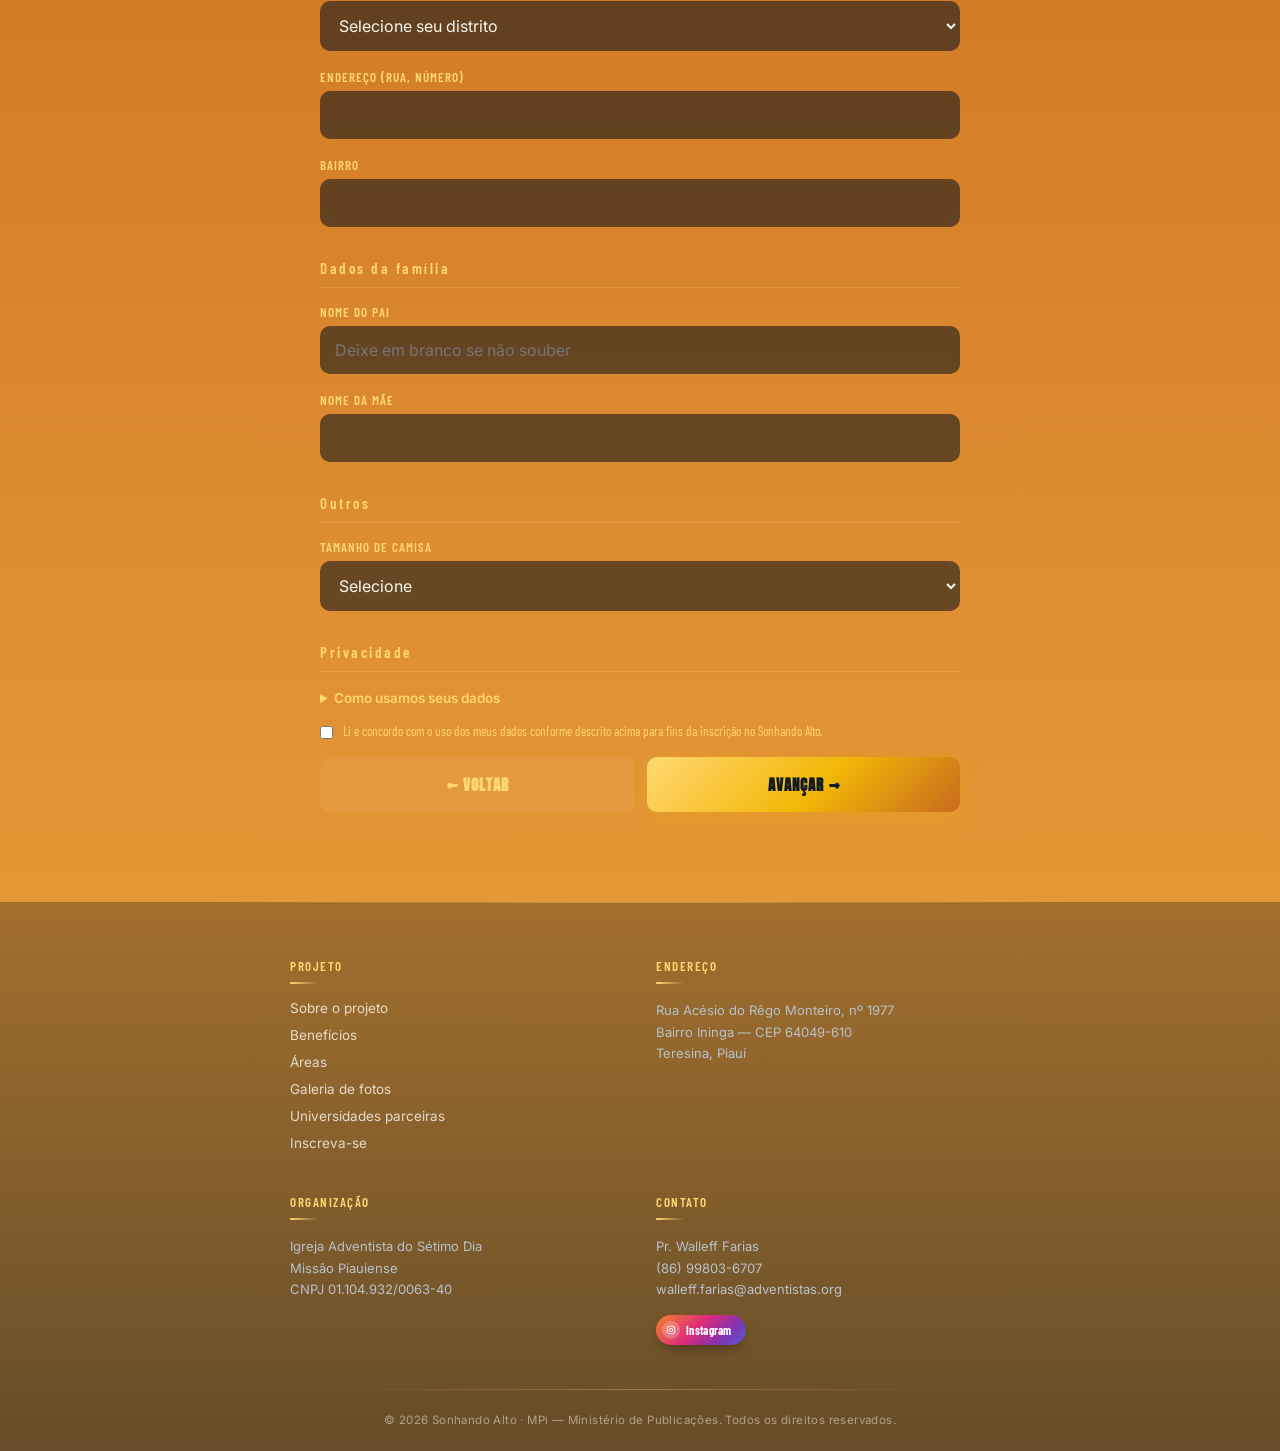
==== commit 1f2c4c7a: "Remove sombra suja do selo "projeto" na pergunta do formulário O título "Qual projeto você quer part" ====
--- a/index.html
+++ b/index.html
@@ -224,6 +224,9 @@
     padding:1px 9px;
     border-radius:2px;
     font-weight:700;
+    /* sem o text-shadow escuro do título "pai" — ele deixava o selo dourado
+       com uma sombra suja por baixo das letras, em vez de limpo e nítido */
+    text-shadow:none;
     box-decoration-break:clone;
     -webkit-box-decoration-break:clone;
   }
